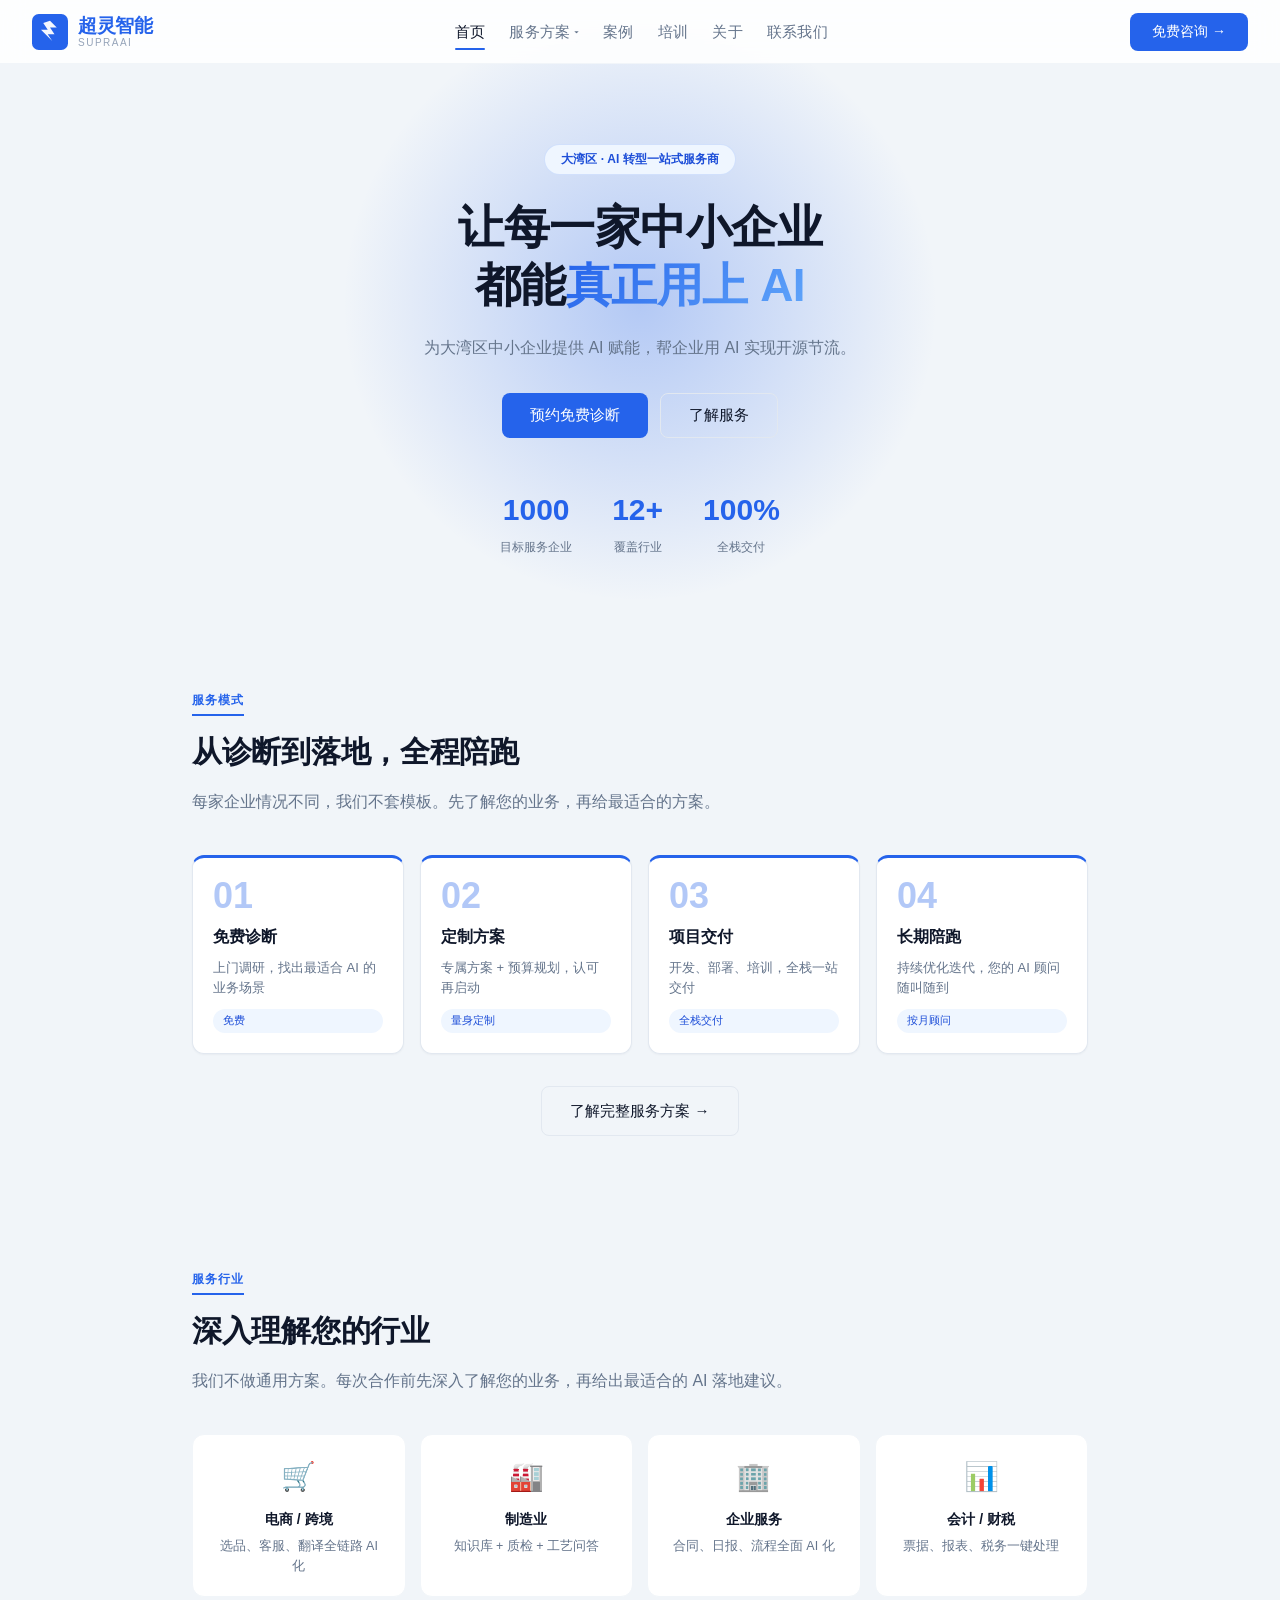
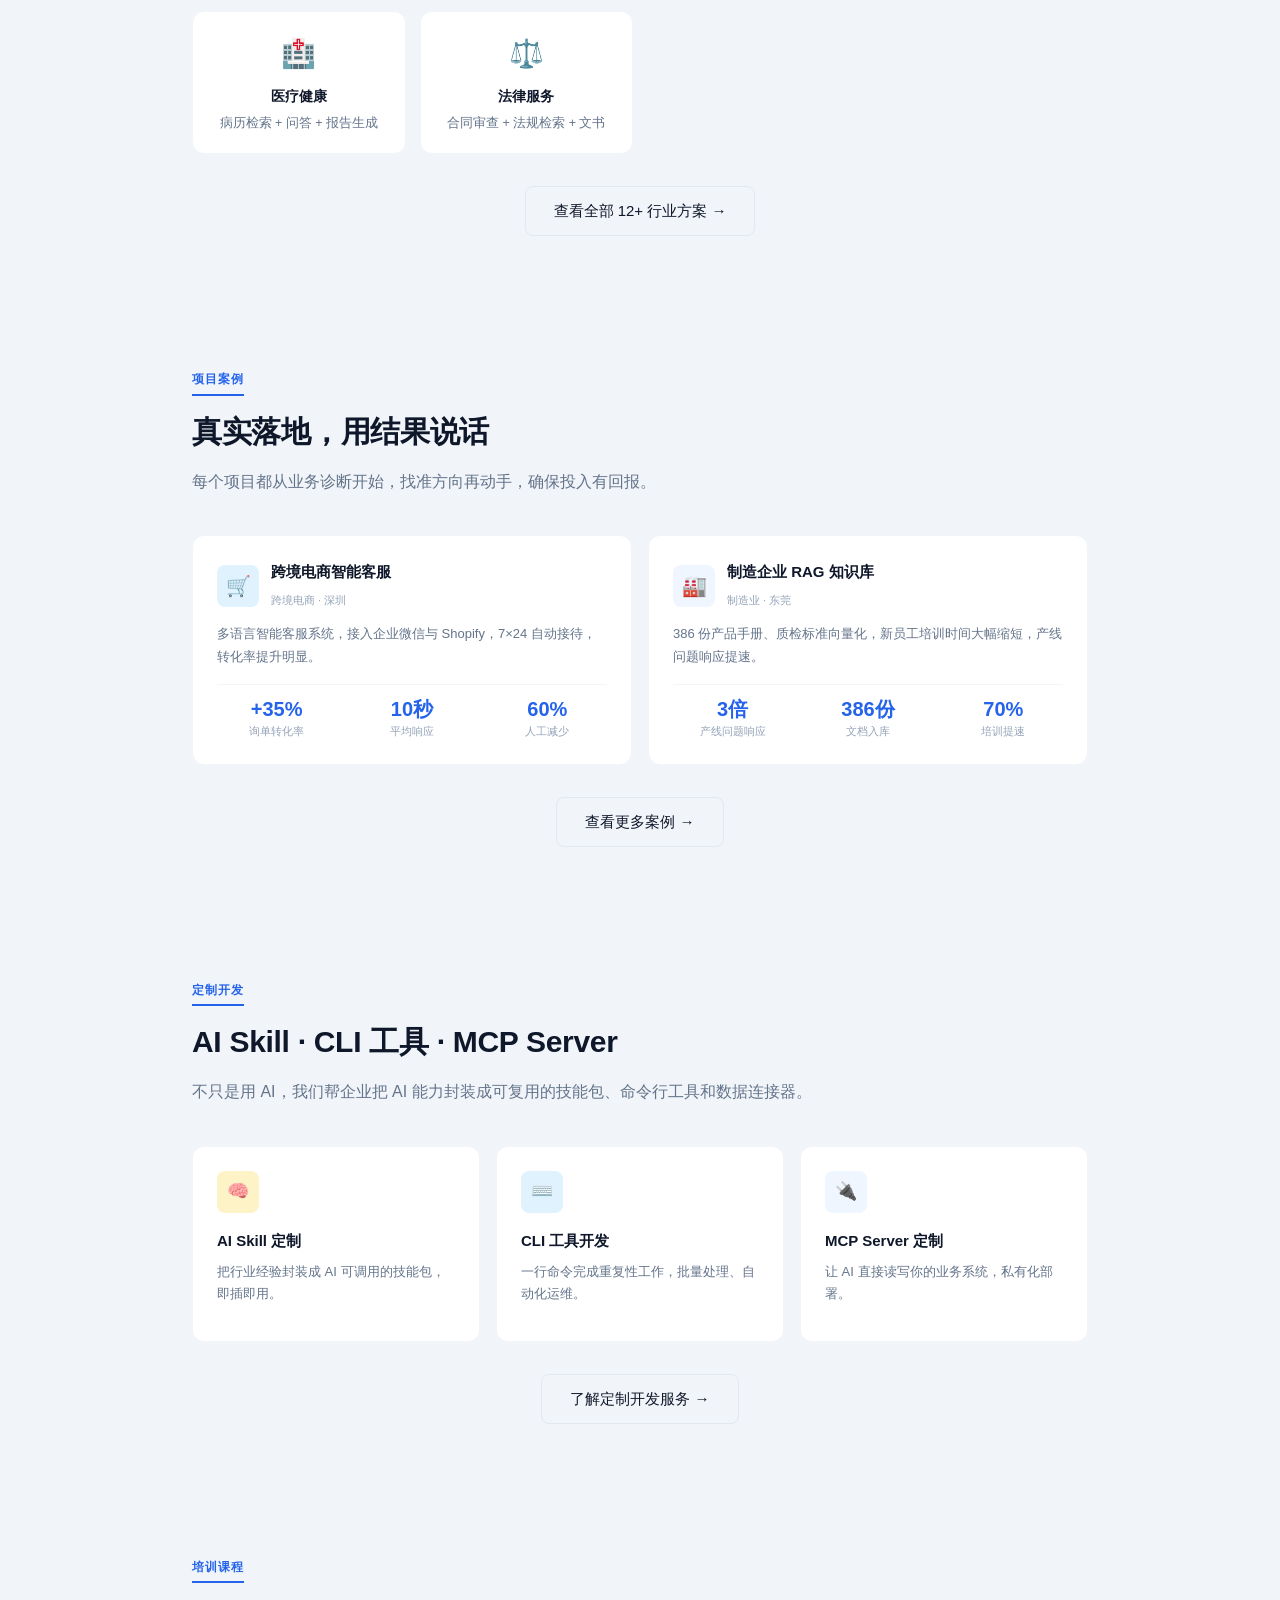
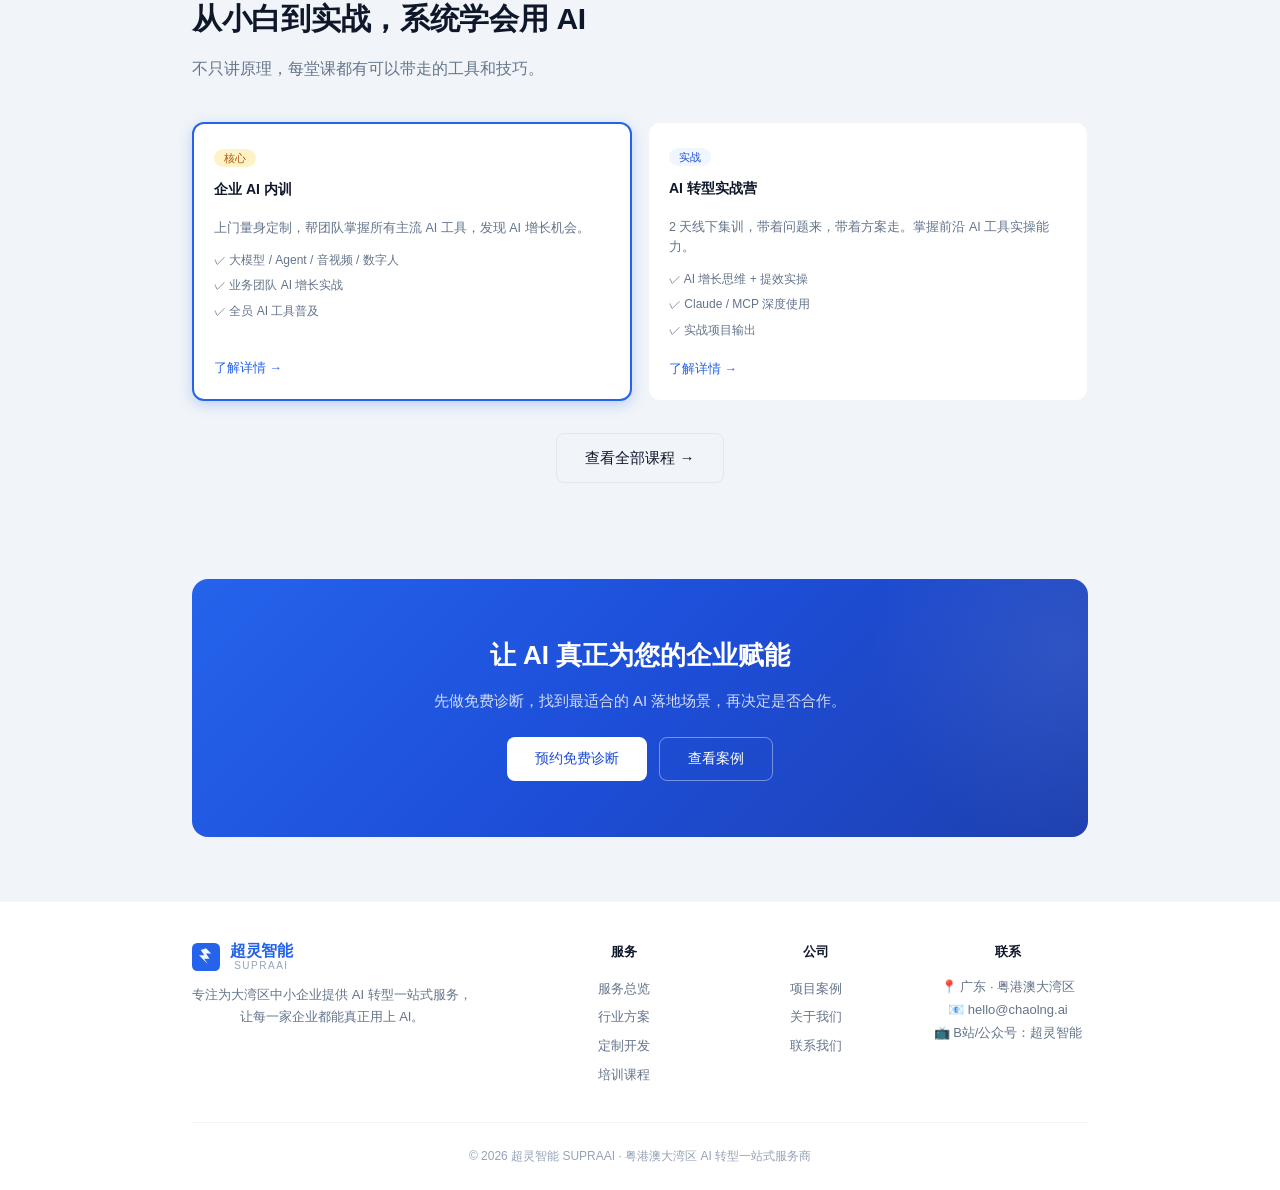
==== index.html @ 2d6c5662 "feat: 左侧悬浮导航、AI场景扩充(数字人/音视频/创意)、培训工具覆盖扩充、目标1000家" ====
<!DOCTYPE html>
<html lang="zh-CN">
<head>
  <meta charset="UTF-8" />
  <meta name="viewport" content="width=device-width, initial-scale=1.0" />
  <meta http-equiv="X-UA-Compatible" content="IE=edge" />
  <title>超灵智能 SUPRAAI | 大湾区中小企业 AI 转型一站式服务商</title>
  <meta name="description" content="超灵智能专注为大湾区中小企业提供 AI 赋能服务：咨询、培训、定制开发，帮企业用 AI 实现开源节流。" />
  <meta name="keywords" content="AI咨询,AI培训,企业AI转型,RAG知识库,智能客服,MCP开发,Skill开发,AI Skill,CLI工具,大湾区,深圳,广州,东莞,佛山,超灵智能,SUPRAAI" />
  <meta name="author" content="超灵智能 SUPRAAI" />
  <meta name="robots" content="index, follow" />
  <meta property="og:type" content="website" />
  <meta property="og:title" content="超灵智能 SUPRAAI | 大湾区中小企业 AI 转型一站式服务商" />
  <meta property="og:description" content="帮大湾区中小企业用 AI 实现开源节流。" />
  <meta property="og:url" content="https://chaolng.ai" />
  <meta property="og:site_name" content="超灵智能 SUPRAAI" />
  <meta property="og:locale" content="zh_CN" />
  <link rel="icon" type="image/svg+xml" href="images/favicon.svg" />
  <link rel="stylesheet" href="css/variables.css" />
  <link rel="stylesheet" href="css/style.css" />
  <link rel="stylesheet" href="css/pages.css" />
  <link rel="canonical" href="https://chaolng.ai" />
</head>
<body>

  <!-- Nav -->
  <div id="shared-nav"></div>

  <main class="main-content">

    <!-- 左侧悬浮导航 -->
    <nav class="side-nav" id="sideNav">
      <a href="#sec-services" class="side-nav-item" data-target="sec-services">服务模式</a>
      <a href="#sec-industries" class="side-nav-item" data-target="sec-industries">服务行业</a>
      <a href="#sec-cases" class="side-nav-item" data-target="sec-cases">项目案例</a>
      <a href="#sec-dev" class="side-nav-item" data-target="sec-dev">定制开发</a>
      <a href="#sec-training" class="side-nav-item" data-target="sec-training">培训课程</a>
    </nav>

    <!-- Hero -->
    <header class="hero">
      <div class="badge">大湾区 · AI 转型一站式服务商</div>
      <h1>让每一家中小企业<br/>都能<em>真正用上 AI</em></h1>
      <p>为大湾区中小企业提供 AI 赋能，帮企业用 AI 实现开源节流。</p>
      <div class="hero-btns">
        <button class="btn-primary" onclick="location.href='pages/contact.html'">预约免费诊断</button>
        <button class="btn-secondary" onclick="location.href='pages/services.html'">了解服务</button>
      </div>
      <div class="stats">
        <div class="stat-item"><div class="stat-num">1000</div><div class="stat-label">目标服务企业</div></div>
        <div class="stat-item"><div class="stat-num">12+</div><div class="stat-label">覆盖行业</div></div>
        <div class="stat-item"><div class="stat-num">100%</div><div class="stat-label">全栈交付</div></div>
      </div>
    </header>

    <!-- Services Summary -->
    <section class="section-anchor fade-in" id="sec-services">
      <div class="section-label">服务模式</div>
      <h2 class="section-title">从诊断到落地，全程陪跑</h2>
      <p class="section-sub">每家企业情况不同，我们不套模板。先了解您的业务，再给最适合的方案。</p>
      <div class="service-flow">
        <div class="service-flow-step">
          <div class="flow-num">01</div>
          <h3>免费诊断</h3>
          <p>上门调研，找出最适合 AI 的业务场景</p>
          <span class="flow-tag">免费</span>
        </div>
        <div class="service-flow-step">
          <div class="flow-num">02</div>
          <h3>定制方案</h3>
          <p>专属方案 + 预算规划，认可再启动</p>
          <span class="flow-tag">量身定制</span>
        </div>
        <div class="service-flow-step">
          <div class="flow-num">03</div>
          <h3>项目交付</h3>
          <p>开发、部署、培训，全栈一站交付</p>
          <span class="flow-tag">全栈交付</span>
        </div>
        <div class="service-flow-step">
          <div class="flow-num">04</div>
          <h3>长期陪跑</h3>
          <p>持续优化迭代，您的 AI 顾问随叫随到</p>
          <span class="flow-tag">按月顾问</span>
        </div>
      </div>
      <div style="text-align:center;margin-top:2rem;">
        <a href="pages/services.html" class="btn-secondary" style="display:inline-block;">了解完整服务方案 →</a>
      </div>
    </section>

    <hr class="divider" />

    <!-- Industries Summary (6 items) -->
    <section class="section-anchor fade-in" id="sec-industries">
      <div class="section-label">服务行业</div>
      <h2 class="section-title">深入理解您的行业</h2>
      <p class="section-sub">我们不做通用方案。每次合作前先深入了解您的业务，再给出最适合的 AI 落地建议。</p>
      <div class="industry-grid">
        <div class="industry-card"><div class="industry-icon">🛒</div><h4>电商 / 跨境</h4><p>选品、客服、翻译全链路 AI 化</p></div>
        <div class="industry-card"><div class="industry-icon">🏭</div><h4>制造业</h4><p>知识库 + 质检 + 工艺问答</p></div>
        <div class="industry-card"><div class="industry-icon">🏢</div><h4>企业服务</h4><p>合同、日报、流程全面 AI 化</p></div>
        <div class="industry-card"><div class="industry-icon">📊</div><h4>会计 / 财税</h4><p>票据、报表、税务一键处理</p></div>
        <div class="industry-card"><div class="industry-icon">🏥</div><h4>医疗健康</h4><p>病历检索 + 问答 + 报告生成</p></div>
        <div class="industry-card"><div class="industry-icon">⚖️</div><h4>法律服务</h4><p>合同审查 + 法规检索 + 文书</p></div>
      </div>
      <div style="text-align:center;margin-top:2rem;">
        <a href="pages/industries.html" class="btn-secondary" style="display:inline-block;">查看全部 12+ 行业方案 →</a>
      </div>
    </section>

    <hr class="divider" />

    <!-- Cases Summary (2 items) -->
    <section class="section-anchor fade-in" id="sec-cases">
      <div class="section-label">项目案例</div>
      <h2 class="section-title">真实落地，用结果说话</h2>
      <p class="section-sub">每个项目都从业务诊断开始，找准方向再动手，确保投入有回报。</p>
      <div class="cases-grid">
        <div class="case-card">
          <div class="case-header">
            <div class="case-icon" style="background:var(--color-blue-bg);">🛒</div>
            <div class="case-header-text"><h3>跨境电商智能客服</h3><span class="case-industry">跨境电商 · 深圳</span></div>
          </div>
          <p>多语言智能客服系统，接入企业微信与 Shopify，7×24 自动接待，转化率提升明显。</p>
          <div class="case-metrics">
            <div class="case-metric"><div class="metric-value">+35%</div><div class="metric-label">询单转化率</div></div>
            <div class="case-metric"><div class="metric-value">10秒</div><div class="metric-label">平均响应</div></div>
            <div class="case-metric"><div class="metric-value">60%</div><div class="metric-label">人工减少</div></div>
          </div>
        </div>
        <div class="case-card">
          <div class="case-header">
            <div class="case-icon" style="background:var(--color-teal-bg);">🏭</div>
            <div class="case-header-text"><h3>制造企业 RAG 知识库</h3><span class="case-industry">制造业 · 东莞</span></div>
          </div>
          <p>386 份产品手册、质检标准向量化，新员工培训时间大幅缩短，产线问题响应提速。</p>
          <div class="case-metrics">
            <div class="case-metric"><div class="metric-value">3倍</div><div class="metric-label">产线问题响应</div></div>
            <div class="case-metric"><div class="metric-value">386份</div><div class="metric-label">文档入库</div></div>
            <div class="case-metric"><div class="metric-value">70%</div><div class="metric-label">培训提速</div></div>
          </div>
        </div>
      </div>
      <div style="text-align:center;margin-top:2rem;">
        <a href="pages/cases.html" class="btn-secondary" style="display:inline-block;">查看更多案例 →</a>
      </div>
    </section>

    <hr class="divider" />

    <!-- MCP Dev Summary -->
    <section class="section-anchor fade-in" id="sec-dev">
      <div class="section-label">定制开发</div>
      <h2 class="section-title">AI Skill · CLI 工具 · MCP Server</h2>
      <p class="section-sub">不只是用 AI，我们帮企业把 AI 能力封装成可复用的技能包、命令行工具和数据连接器。</p>
      <div class="mcp-cards">
        <div class="mcp-card">
          <div class="mcp-card-icon" style="background:var(--color-amber-bg);">🧠</div>
          <h4>AI Skill 定制</h4>
          <p>把行业经验封装成 AI 可调用的技能包，即插即用。</p>
        </div>
        <div class="mcp-card">
          <div class="mcp-card-icon" style="background:var(--color-blue-bg);">⌨️</div>
          <h4>CLI 工具开发</h4>
          <p>一行命令完成重复性工作，批量处理、自动化运维。</p>
        </div>
        <div class="mcp-card">
          <div class="mcp-card-icon">🔌</div>
          <h4>MCP Server 定制</h4>
          <p>让 AI 直接读写你的业务系统，私有化部署。</p>
        </div>
      </div>
      <div style="text-align:center;margin-top:2rem;">
        <a href="pages/mcp-dev.html" class="btn-secondary" style="display:inline-block;">了解定制开发服务 →</a>
      </div>
    </section>

    <hr class="divider" />

    <!-- Training Summary -->
    <section class="section-anchor fade-in" id="sec-training">
      <div class="section-label">培训课程</div>
      <h2 class="section-title">从小白到实战，系统学会用 AI</h2>
      <p class="section-sub">不只讲原理，每堂课都有可以带走的工具和技巧。</p>
      <div class="training-grid" style="grid-template-columns:repeat(2,1fr);">
        <div class="training-card featured">
          <div class="tc-head"><div><span class="tc-badge hot">核心</span><h3>企业 AI 内训</h3></div></div>
          <p>上门量身定制，帮团队掌握所有主流 AI 工具，发现 AI 增长机会。</p>
          <ul><li>✓ 大模型 / Agent / 音视频 / 数字人</li><li>✓ 业务团队 AI 增长实战</li><li>✓ 全员 AI 工具普及</li></ul>
          <div class="tc-action"><a href="pages/training.html">了解详情 →</a></div>
        </div>
        <div class="training-card">
          <div class="tc-head"><div><span class="tc-badge">实战</span><h3>AI 转型实战营</h3></div></div>
          <p>2 天线下集训，带着问题来，带着方案走。掌握前沿 AI 工具实操能力。</p>
          <ul><li>✓ AI 增长思维 + 提效实操</li><li>✓ Claude / MCP 深度使用</li><li>✓ 实战项目输出</li></ul>
          <div class="tc-action"><a href="pages/training.html">了解详情 →</a></div>
        </div>
      </div>
      <div style="text-align:center;margin-top:2rem;">
        <a href="pages/training.html" class="btn-secondary" style="display:inline-block;">查看全部课程 →</a>
      </div>
    </section>

    <!-- CTA -->
    <div id="shared-cta"></div>

  </main>

  <!-- Footer -->
  <div id="shared-footer"></div>

  <script src="js/main.js"></script>
  <script src="js/components.js"></script>
</body>
</html>
---- css/variables.css ----
/* ========================================
   超灵智能 - CSS Design Tokens / Variables
   Deep Blue Theme
   ======================================== */

:root {
  /* === Brand Colors (Deep Blue) === */
  --brand-primary: #2563EB;
  --brand-primary-dark: #1D4ED8;
  --brand-primary-darker: #1E3A5F;
  --brand-primary-light: #EFF6FF;
  --brand-gradient: linear-gradient(135deg, #2563EB 0%, #1D4ED8 50%, #1E40AF 100%);
  --brand-glow: rgba(37, 99, 235, 0.3);

  /* === Semantic Colors === */
  --color-teal-bg: #EFF6FF;
  --color-teal-text: #1D4ED8;
  --color-blue-bg: #E0F2FE;
  --color-blue-text: #0369A1;
  --color-purple-bg: #EDE9FE;
  --color-purple-text: #6D28D9;
  --color-amber-bg: #FEF3C7;
  --color-amber-text: #B45309;

  /* === Light Theme (Default) === */
  --color-background-primary: #ffffff;
  --color-background-secondary: #F8FAFC;
  --color-background-tertiary: #F1F5F9;

  --color-text-primary: #0F172A;
  --color-text-secondary: #64748B;
  --color-text-tertiary: #94A3B8;

  --color-border-primary: #CBD5E1;
  --color-border-secondary: #E2E8F0;
  --color-border-tertiary: #F1F5F9;

  /* === Typography === */
  --font-sans: -apple-system, BlinkMacSystemFont, "Segoe UI", "PingFang SC",
    "Hiragino Sans GB", "Microsoft YaHei", "Helvetica Neue", Helvetica, Arial,
    sans-serif;
  --font-mono: "SF Mono", "Fira Code", "Fira Mono", "Roboto Mono", monospace;

  /* === Spacing === */
  --spacing-xs: 4px;
  --spacing-sm: 8px;
  --spacing-md: 16px;
  --spacing-lg: 24px;
  --spacing-xl: 32px;
  --spacing-2xl: 48px;
  --spacing-3xl: 64px;

  /* === Border Radius === */
  --border-radius-sm: 4px;
  --border-radius-md: 8px;
  --border-radius-lg: 12px;
  --border-radius-xl: 16px;
  --border-radius-full: 100px;

  /* === Shadows === */
  --shadow-sm: 0 1px 2px rgba(15, 23, 42, 0.04);
  --shadow-md: 0 2px 8px rgba(15, 23, 42, 0.06);
  --shadow-lg: 0 4px 16px rgba(15, 23, 42, 0.08);
  --shadow-xl: 0 8px 32px rgba(15, 23, 42, 0.1);
  --shadow-blue: 0 4px 14px rgba(37, 99, 235, 0.25);

  /* === Transitions === */
  --transition-fast: 150ms ease;
  --transition-base: 250ms ease;
  --transition-slow: 400ms ease;

  /* === Layout === */
  --max-width: 960px;
  --nav-height: 64px;
}

/* === Dark Theme (Deep Blue) === */
@media (prefers-color-scheme: dark) {
  :root {
    --color-background-primary: #0F172A;
    --color-background-secondary: #1E293B;
    --color-background-tertiary: #0B1120;

    --color-text-primary: #E2E8F0;
    --color-text-secondary: #94A3B8;
    --color-text-tertiary: #64748B;

    --color-border-primary: #334155;
    --color-border-secondary: #1E293B;
    --color-border-tertiary: #1E293B;

    --brand-primary: #3B82F6;
    --brand-primary-dark: #2563EB;
    --brand-primary-darker: #1E3A5F;
    --brand-primary-light: rgba(59, 130, 246, 0.15);
    --brand-glow: rgba(59, 130, 246, 0.2);

    --color-teal-bg: rgba(37, 99, 235, 0.15);
    --color-teal-text: #60A5FA;
    --color-blue-bg: rgba(3, 105, 161, 0.15);
    --color-blue-text: #7DD3FC;
    --color-purple-bg: rgba(109, 40, 217, 0.15);
    --color-purple-text: #A78BFA;
    --color-amber-bg: rgba(180, 83, 9, 0.15);
    --color-amber-text: #FBBF24;

    --shadow-sm: 0 1px 2px rgba(0, 0, 0, 0.3);
    --shadow-md: 0 2px 8px rgba(0, 0, 0, 0.35);
    --shadow-lg: 0 4px 16px rgba(0, 0, 0, 0.4);
    --shadow-xl: 0 8px 32px rgba(0, 0, 0, 0.5);
    --shadow-blue: 0 4px 14px rgba(59, 130, 246, 0.2);
  }
}
---- css/style.css ----
/* ========================================
   超灵智能 - Main Stylesheet
   Deep Blue Theme v2.0
   ======================================== */

/* === Reset & Base === */
*, *::before, *::after { box-sizing: border-box; margin: 0; padding: 0; }
html { scroll-behavior: smooth; -webkit-text-size-adjust: 100%; }
body {
  font-family: var(--font-sans);
  color: var(--color-text-primary);
  background: var(--color-background-tertiary);
  line-height: 1.6;
  -webkit-font-smoothing: antialiased;
  -moz-osx-font-smoothing: grayscale;
}
a { text-decoration: none; color: inherit; }
img { max-width: 100%; height: auto; display: block; }
button { font-family: inherit; cursor: pointer; }
ul { list-style: none; }

.fade-in { opacity: 0; transform: translateY(24px); transition: opacity 0.6s ease, transform 0.6s ease; }
.fade-in.visible { opacity: 1; transform: translateY(0); }

/* === Navigation === */
.nav {
  border-bottom: 0.5px solid var(--color-border-tertiary);
  padding: 0 2rem; display: flex; align-items: center; justify-content: space-between;
  height: var(--nav-height); position: sticky; top: 0; z-index: 100;
  transition: box-shadow var(--transition-base);
  backdrop-filter: blur(12px); background: rgba(255,255,255,0.85);
}
@media (prefers-color-scheme: dark) { .nav { background: rgba(15,23,42,0.9); } }
.nav.scrolled { box-shadow: var(--shadow-md); }
.logo { font-size: 20px; font-weight: 700; color: var(--color-text-primary); letter-spacing: -0.5px; }
.logo span { color: var(--brand-primary); }
.nav-links { display: flex; gap: 1.5rem; }
.nav-links a { font-size: 15px; color: var(--color-text-secondary); cursor: pointer; padding: 4px 0; position: relative; transition: color var(--transition-fast); font-weight: 500; letter-spacing: 0.02em; }
.nav-links a::after { content: ""; position: absolute; bottom: -2px; left: 0; width: 0; height: 2px; background: var(--brand-primary); transition: width var(--transition-base); border-radius: 1px; }
.nav-links a:hover, .nav-links a.active { color: var(--color-text-primary); }
.nav-links a:hover::after, .nav-links a.active::after { width: 100%; }
.nav-cta { background: var(--brand-primary); color: #fff; border: none; padding: 10px 22px; border-radius: var(--border-radius-md); font-size: 14px; font-weight: 500; transition: background var(--transition-fast), transform var(--transition-fast), box-shadow var(--transition-fast); }
.nav-cta:hover { background: var(--brand-primary-dark); transform: translateY(-1px); box-shadow: var(--shadow-blue); }
.nav-toggle { display: none; background: none; border: none; padding: 8px; cursor: pointer; flex-direction: column; gap: 5px; }
.nav-toggle span { display: block; width: 22px; height: 2px; background: var(--color-text-primary); border-radius: 2px; transition: all var(--transition-base); }
.nav-toggle.open span:nth-child(1) { transform: rotate(45deg) translate(5px, 5px); }
.nav-toggle.open span:nth-child(2) { opacity: 0; }
.nav-toggle.open span:nth-child(3) { transform: rotate(-45deg) translate(5px, -5px); }

/* === Hero === */
.hero { padding: 5rem 2rem 4rem; max-width: 900px; margin: 0 auto; text-align: center; position: relative; }
.hero::before { content: ""; position: absolute; top: -60px; left: 50%; transform: translateX(-50%); width: 600px; height: 600px; background: radial-gradient(circle, var(--brand-glow) 0%, transparent 70%); pointer-events: none; z-index: -1; }
.badge { display: inline-block; background: var(--color-teal-bg); color: var(--color-teal-text); font-size: 12px; padding: 5px 16px; border-radius: var(--border-radius-full); margin-bottom: 1.5rem; font-weight: 600; border: 1px solid rgba(37,99,235,0.15); }
.hero h1 { font-size: 46px; font-weight: 700; line-height: 1.25; margin-bottom: 1.25rem; letter-spacing: -0.5px; }
.hero h1 em { font-style: normal; background: linear-gradient(135deg, var(--brand-primary), #60A5FA); -webkit-background-clip: text; -webkit-text-fill-color: transparent; background-clip: text; }
.hero p { font-size: 16px; color: var(--color-text-secondary); line-height: 1.7; max-width: 580px; margin: 0 auto 2rem; }
.hero-btns { display: flex; gap: 12px; justify-content: center; flex-wrap: wrap; }

/* === Buttons === */
.btn-primary { background: var(--brand-primary); color: #fff; border: none; padding: 12px 28px; border-radius: var(--border-radius-md); font-size: 15px; font-weight: 500; transition: all var(--transition-fast); }
.btn-primary:hover { background: var(--brand-primary-dark); transform: translateY(-1px); box-shadow: var(--shadow-blue); }
.btn-secondary { background: transparent; color: var(--color-text-primary); border: 1px solid var(--color-border-secondary); padding: 12px 28px; border-radius: var(--border-radius-md); font-size: 15px; transition: all var(--transition-fast); }
.btn-secondary:hover { border-color: var(--brand-primary); color: var(--brand-primary); transform: translateY(-1px); }
.btn-white { background: #fff; color: var(--brand-primary-dark); border: none; padding: 12px 28px; border-radius: var(--border-radius-md); font-size: 14px; font-weight: 500; transition: all var(--transition-fast); }
.btn-white:hover { transform: translateY(-1px); box-shadow: 0 4px 12px rgba(0,0,0,0.15); }
.btn-outline-white { background: transparent; color: #fff; border: 1px solid rgba(255,255,255,0.4); padding: 12px 28px; border-radius: var(--border-radius-md); font-size: 14px; transition: all var(--transition-fast); }
.btn-outline-white:hover { background: rgba(255,255,255,0.1); border-color: rgba(255,255,255,0.7); transform: translateY(-1px); }

/* === Stats === */
.stats { display: flex; gap: 2.5rem; justify-content: center; margin-top: 3rem; flex-wrap: wrap; }
.stat-item { text-align: center; }
.stat-num { font-size: 30px; font-weight: 700; color: var(--brand-primary); }
.stat-label { font-size: 12px; color: var(--color-text-secondary); margin-top: 4px; }

/* === Sections === */
.main-content { padding: 0 1rem; }
section { padding: 4rem 2rem; max-width: var(--max-width); margin: 0 auto; }
.section-anchor { scroll-margin-top: calc(var(--nav-height) + 8px); }
.section-label { font-size: 12px; font-weight: 600; color: var(--brand-primary); letter-spacing: 0.08em; text-transform: uppercase; margin-bottom: 0.75rem; display: inline-block; padding-bottom: 4px; border-bottom: 2px solid var(--brand-primary); }
.section-title { font-size: 30px; font-weight: 700; margin-bottom: 0.75rem; letter-spacing: -0.3px; }
.section-sub { font-size: 16px; color: var(--color-text-secondary); line-height: 1.7; margin-bottom: 2.5rem; }
.divider { border: none; border-top: 0.5px solid var(--color-border-tertiary); margin: 0; max-width: var(--max-width); margin-left: auto; margin-right: auto; }

/* === Cards === */
.cards-3 { display: grid; grid-template-columns: repeat(3, minmax(0,1fr)); gap: 16px; }
.card { background: var(--color-background-primary); border: 1px solid var(--color-border-tertiary); border-radius: var(--border-radius-lg); padding: 1.5rem; transition: all var(--transition-base); }
.card:hover { transform: translateY(-3px); box-shadow: var(--shadow-lg); border-color: var(--brand-primary); }
.card-icon { width: 42px; height: 42px; border-radius: var(--border-radius-md); display: flex; align-items: center; justify-content: center; margin-bottom: 1rem; font-size: 18px; }
.card-icon.teal { background: var(--color-teal-bg); }
.card-icon.blue { background: var(--color-blue-bg); }
.card-icon.purple { background: var(--color-purple-bg); }
.card-icon.amber { background: var(--color-amber-bg); }
.card h3 { font-size: 15px; font-weight: 600; margin-bottom: 8px; }
.card p { font-size: 13px; color: var(--color-text-secondary); line-height: 1.7; }

/* === Tags === */
.tag { display: inline-block; font-size: 11px; padding: 3px 10px; border-radius: var(--border-radius-full); font-weight: 500; }
.tag.teal { background: var(--color-teal-bg); color: var(--color-teal-text); }
.tag.blue { background: var(--color-blue-bg); color: var(--color-blue-text); }
.tag.purple { background: var(--color-purple-bg); color: var(--color-purple-text); }
.tag.amber { background: var(--color-amber-bg); color: var(--color-amber-text); }
.card .tag { margin-top: 12px; }

/* === Service Rows === */
.service-row { display: grid; grid-template-columns: 1fr 1fr; gap: 40px; align-items: center; margin-bottom: 4rem; }
.service-row.reverse { direction: rtl; }
.service-row.reverse > * { direction: ltr; }
.service-content h3 { font-size: 20px; font-weight: 600; margin-bottom: 0.75rem; }
.service-content p { font-size: 14px; color: var(--color-text-secondary); line-height: 1.7; margin-bottom: 1rem; }
.service-content ul { padding-left: 0; }
.service-content li { font-size: 13px; color: var(--color-text-secondary); padding: 6px 0; border-bottom: 0.5px solid var(--color-border-tertiary); display: flex; align-items: flex-start; gap: 8px; }
.service-content li:last-child { border-bottom: none; }
.li-dot { width: 6px; height: 6px; border-radius: 50%; background: var(--brand-primary); flex-shrink: 0; margin-top: 7px; }
.service-visual { background: var(--color-background-primary); border: 1px solid var(--color-border-tertiary); border-radius: var(--border-radius-lg); padding: 1.5rem; min-height: 200px; transition: all var(--transition-base); }
.service-visual:hover { box-shadow: var(--shadow-md); border-color: var(--color-border-secondary); }
.sv-label { font-size: 12px; color: var(--color-text-secondary); margin-bottom: 12px; }
.sv-item { background: var(--color-background-secondary); border-radius: var(--border-radius-md); padding: 10px 14px; margin-bottom: 8px; font-size: 13px; }
.sv-item:last-child { margin-bottom: 0; }
.sv-highlight { background: var(--color-teal-bg); border-radius: var(--border-radius-md); padding: 10px 14px; margin-bottom: 8px; font-size: 13px; color: var(--brand-primary-dark); }
.sv-step { background: var(--color-background-secondary); border-radius: 6px; padding: 8px 12px; font-size: 12px; display: flex; align-items: center; gap: 8px; }
.sv-step-num { color: var(--brand-primary); font-weight: 600; }
.sv-success { background: var(--color-teal-bg); border-radius: 6px; padding: 8px 12px; font-size: 12px; color: var(--brand-primary-dark); display: flex; align-items: center; gap: 8px; }
.sv-tags { display: flex; flex-wrap: wrap; gap: 8px; }
.sv-budget { margin-top: 16px; padding: 10px 14px; background: var(--color-background-secondary); border-radius: var(--border-radius-md); }
.sv-budget-label { font-size: 12px; color: var(--color-text-secondary); margin-bottom: 6px; }
.sv-budget-item { font-size: 14px; font-weight: 500; }

/* === Cases === */
.cases-grid { display: grid; grid-template-columns: repeat(2, 1fr); gap: 16px; }
.case-card { background: var(--color-background-primary); border: 1px solid var(--color-border-tertiary); border-radius: var(--border-radius-lg); padding: 1.5rem; transition: all var(--transition-base); position: relative; overflow: hidden; }
.case-card::before { content: ""; position: absolute; top: 0; left: 0; right: 0; height: 3px; background: var(--brand-gradient); opacity: 0; transition: opacity var(--transition-base); }
.case-card:hover { transform: translateY(-3px); box-shadow: var(--shadow-lg); border-color: var(--brand-primary); }
.case-card:hover::before { opacity: 1; }
.case-header { display: flex; align-items: center; gap: 12px; margin-bottom: 12px; }
.case-icon { width: 42px; height: 42px; border-radius: var(--border-radius-md); display: flex; align-items: center; justify-content: center; font-size: 20px; flex-shrink: 0; }
.case-header-text h3 { font-size: 15px; font-weight: 600; margin-bottom: 2px; }
.case-header-text .case-industry { font-size: 11px; color: var(--color-text-tertiary); }
.case-card > p { font-size: 13px; color: var(--color-text-secondary); line-height: 1.7; margin-bottom: 16px; }
.case-metrics { display: flex; gap: 16px; padding-top: 12px; border-top: 1px solid var(--color-border-tertiary); }
.case-metric { text-align: center; flex: 1; }
.case-metric .metric-value { font-size: 20px; font-weight: 700; color: var(--brand-primary); line-height: 1.2; }
.case-metric .metric-label { font-size: 11px; color: var(--color-text-tertiary); margin-top: 2px; }

/* === MCP & Skill === */
.mcp-hero { background: var(--color-background-primary); border: 1px solid var(--color-border-tertiary); border-radius: var(--border-radius-xl); padding: 2rem; margin-bottom: 2rem; display: grid; grid-template-columns: 1fr 1fr; gap: 2.5rem; align-items: center; position: relative; overflow: hidden; }
.mcp-hero::before { content: ""; position: absolute; top: -80px; right: -80px; width: 250px; height: 250px; background: radial-gradient(circle, var(--brand-glow) 0%, transparent 70%); pointer-events: none; }
.mcp-hero-content h3 { font-size: 22px; font-weight: 700; margin-bottom: 0.75rem; letter-spacing: -0.3px; }
.mcp-hero-content p { font-size: 14px; color: var(--color-text-secondary); line-height: 1.7; margin-bottom: 1rem; }
.mcp-hero-content .mcp-tech-tags { display: flex; flex-wrap: wrap; gap: 6px; }
.mcp-hero-content .mcp-tech-tag { font-size: 11px; padding: 3px 10px; border-radius: var(--border-radius-full); background: var(--color-teal-bg); color: var(--color-teal-text); font-weight: 500; font-family: var(--font-mono); }
.mcp-code-visual { background: var(--color-background-secondary); border-radius: var(--border-radius-lg); padding: 1.25rem; font-family: var(--font-mono); font-size: 12px; line-height: 1.8; color: var(--color-text-secondary); }
.mcp-code-visual .code-line { display: block; }
.mcp-code-visual .code-keyword { color: var(--brand-primary); font-weight: 600; }
.mcp-code-visual .code-string { color: #16A34A; }
.mcp-code-visual .code-comment { color: var(--color-text-tertiary); font-style: italic; }
@media (prefers-color-scheme: dark) { .mcp-code-visual .code-string { color: #4ADE80; } }
.mcp-cards { display: grid; grid-template-columns: repeat(3, 1fr); gap: 16px; }
.mcp-card { background: var(--color-background-primary); border: 1px solid var(--color-border-tertiary); border-radius: var(--border-radius-lg); padding: 1.5rem; transition: all var(--transition-base); }
.mcp-card:hover { transform: translateY(-3px); box-shadow: var(--shadow-lg); border-color: var(--brand-primary); }
.mcp-card-icon { width: 42px; height: 42px; border-radius: var(--border-radius-md); display: flex; align-items: center; justify-content: center; margin-bottom: 1rem; font-size: 18px; background: var(--color-teal-bg); }
.mcp-card h4 { font-size: 15px; font-weight: 600; margin-bottom: 8px; }
.mcp-card p { font-size: 13px; color: var(--color-text-secondary); line-height: 1.7; margin-bottom: 12px; }
.mcp-card ul { padding: 0; }
.mcp-card li { font-size: 12px; color: var(--color-text-secondary); padding: 3px 0; display: flex; align-items: center; gap: 6px; }

/* === Training === */
.training-grid { display: grid; grid-template-columns: repeat(4, 1fr); gap: 16px; }
.training-card { background: var(--color-background-primary); border: 1px solid var(--color-border-tertiary); border-radius: var(--border-radius-lg); padding: 1.25rem; transition: all var(--transition-base); display: flex; flex-direction: column; }
.training-card:hover { transform: translateY(-2px); box-shadow: var(--shadow-md); }
.training-card.featured { border: 2px solid var(--brand-primary); box-shadow: var(--shadow-blue); }
.training-card .tc-head { margin-bottom: 0.75rem; }
.tc-badge { font-size: 11px; background: var(--color-teal-bg); color: var(--color-teal-text); padding: 3px 10px; border-radius: var(--border-radius-full); font-weight: 500; }
.tc-badge.hot { background: var(--color-amber-bg); color: var(--color-amber-text); }
.training-card h3 { font-size: 14px; font-weight: 600; margin-bottom: 6px; margin-top: 8px; }
.training-card p { font-size: 12.5px; color: var(--color-text-secondary); line-height: 1.6; margin-bottom: 10px; }
.training-card li { font-size: 12px; color: var(--color-text-secondary); padding: 3px 0; }
.tc-price { font-size: 18px; font-weight: 700; color: var(--brand-primary); }
.tc-price span { font-size: 12px; color: var(--color-text-secondary); font-weight: 400; }
.tc-action { margin-top: auto; padding-top: 12px; }
.tc-action a { font-size: 12.5px; color: var(--brand-primary); font-weight: 500; cursor: pointer; transition: color var(--transition-fast); display: inline-flex; align-items: center; gap: 4px; }
.tc-action a:hover { color: var(--brand-primary-dark); }

/* === Team === */
.team-grid { display: grid; grid-template-columns: repeat(3, minmax(0,1fr)); gap: 16px; }
.team-card { background: var(--color-background-primary); border: 1px solid var(--color-border-tertiary); border-radius: var(--border-radius-lg); padding: 1.5rem; text-align: center; transition: all var(--transition-base); }
.team-card:hover { transform: translateY(-2px); box-shadow: var(--shadow-md); }
.avatar { width: 56px; height: 56px; border-radius: 50%; background: var(--color-teal-bg); display: flex; align-items: center; justify-content: center; margin: 0 auto 12px; font-size: 20px; font-weight: 700; color: var(--color-teal-text); }
.team-card h4 { font-size: 15px; font-weight: 600; margin-bottom: 4px; }
.team-card .role { font-size: 12px; color: var(--brand-primary); margin-bottom: 8px; font-weight: 500; }
.team-card p { font-size: 12px; color: var(--color-text-secondary); line-height: 1.6; }
.tech-stack { margin-top: 2rem; background: var(--color-background-primary); border: 1px solid var(--color-border-tertiary); border-radius: var(--border-radius-lg); padding: 1.5rem; }
.tech-stack-title { font-size: 14px; font-weight: 600; margin-bottom: 1rem; }
.tech-stack-tags { display: flex; flex-wrap: wrap; gap: 8px; }

/* === CTA === */
.cta-section { background: var(--brand-gradient); border-radius: var(--border-radius-xl); padding: 3.5rem; text-align: center; margin: 2rem 0; position: relative; overflow: hidden; }
.cta-section::before { content: ""; position: absolute; top: -50%; right: -20%; width: 400px; height: 400px; background: radial-gradient(circle, rgba(255,255,255,0.08) 0%, transparent 70%); pointer-events: none; }
.cta-section h2 { color: #fff; font-size: 26px; font-weight: 700; margin-bottom: 0.75rem; }
.cta-section p { color: rgba(255,255,255,0.8); font-size: 15px; margin-bottom: 1.5rem; }
.cta-btns { display: flex; gap: 12px; justify-content: center; flex-wrap: wrap; }

/* === Contact === */
.contact-grid { display: grid; grid-template-columns: 1fr 1fr; gap: 40px; }
.contact-info h3 { font-size: 18px; font-weight: 600; margin-bottom: 1rem; }
.contact-info > p { font-size: 14px; color: var(--color-text-secondary); line-height: 1.7; margin-bottom: 1.5rem; }
.contact-item { display: flex; gap: 10px; align-items: flex-start; margin-bottom: 12px; }
.ci-icon { width: 36px; height: 36px; background: var(--color-teal-bg); border-radius: 8px; display: flex; align-items: center; justify-content: center; flex-shrink: 0; font-size: 16px; }
.ci-text { font-size: 13px; color: var(--color-text-secondary); line-height: 1.6; }
.ci-text strong { color: var(--color-text-primary); }
.contact-form { background: var(--color-background-primary); border: 1px solid var(--color-border-tertiary); border-radius: var(--border-radius-lg); padding: 1.5rem; }
.contact-form h3 { font-size: 16px; font-weight: 600; margin-bottom: 1.25rem; }
.form-group { margin-bottom: 14px; }
.form-group label { font-size: 12px; color: var(--color-text-secondary); display: block; margin-bottom: 6px; }
.form-group input, .form-group select, .form-group textarea { width: 100%; padding: 9px 12px; border: 1px solid var(--color-border-secondary); border-radius: var(--border-radius-md); font-size: 13px; background: var(--color-background-primary); color: var(--color-text-primary); font-family: var(--font-sans); transition: border-color var(--transition-fast), box-shadow var(--transition-fast); }
.form-group input:focus, .form-group select:focus, .form-group textarea:focus { outline: none; border-color: var(--brand-primary); box-shadow: 0 0 0 3px rgba(37,99,235,0.1); }
.form-group textarea { height: 80px; resize: none; }
.submit-btn { width: 100%; background: var(--brand-primary); color: #fff; border: none; padding: 11px; border-radius: var(--border-radius-md); font-size: 14px; font-weight: 500; margin-top: 6px; transition: all var(--transition-fast); }
.submit-btn:hover { background: var(--brand-primary-dark); transform: translateY(-1px); box-shadow: var(--shadow-blue); }
.submit-btn:disabled { background: var(--brand-primary-darker); cursor: default; transform: none; }

/* === Footer === */
.footer { background: var(--color-background-primary); border-top: 0.5px solid var(--color-border-tertiary); padding: 2rem; text-align: center; }
.footer p { font-size: 12px; color: var(--color-text-secondary); }

/* === Responsive === */
@media (max-width: 768px) {
  .nav { padding: 0 1rem; }
  .nav-links { display: none; position: fixed; top: var(--nav-height); left: 0; right: 0; background: var(--color-background-primary); flex-direction: column; padding: 1rem 1.5rem 1.5rem; gap: 0; border-bottom: 0.5px solid var(--color-border-tertiary); box-shadow: var(--shadow-lg); }
  .nav-links.open { display: flex; }
  .nav-links a { padding: 12px 0; font-size: 15px; border-bottom: 0.5px solid var(--color-border-tertiary); }
  .nav-links a:last-child { border-bottom: none; }
  .nav-links a::after { display: none; }
  .nav-toggle { display: flex; }
  .hero { padding: 3rem 1rem 2.5rem; }
  .hero h1 { font-size: 28px; }
  .hero p { font-size: 15px; }
  section { padding: 3rem 1rem; }
  .section-title { font-size: 22px; }
  .cards-3, .team-grid, .mcp-cards { grid-template-columns: 1fr; }
  .training-grid, .cases-grid { grid-template-columns: 1fr; }
  .service-row { grid-template-columns: 1fr; gap: 24px; }
  .service-row.reverse { direction: ltr; }
  .contact-grid { grid-template-columns: 1fr; gap: 24px; }
  .mcp-hero { grid-template-columns: 1fr; gap: 1.5rem; }
  .cta-section { padding: 2rem 1.5rem; }
  .cta-section h2 { font-size: 20px; }
  .stats { gap: 1.5rem; }
  .stat-num { font-size: 24px; }
}
@media (max-width: 480px) {
  .hero h1 { font-size: 24px; }
  .hero-btns { flex-direction: column; align-items: stretch; }
  .hero-btns button { width: 100%; }
  .stats { display: grid; grid-template-columns: 1fr 1fr; gap: 1rem; }
}

/* ========================================
   v2.1 新增样式 - 精简版
   ======================================== */

/* === Logo 放大 + 图标+文字 === */
.logo {
  display: flex;
  align-items: center;
  gap: 10px;
  font-size: 18px;
  font-weight: 700;
}
.logo-icon { flex-shrink: 0; }
.logo-text {
  display: flex;
  flex-direction: column;
  line-height: 1.15;
  font-size: 19px;
  letter-spacing: -0.3px;
}
.logo-text small {
  font-size: 10px;
  font-weight: 500;
  color: var(--color-text-tertiary);
  letter-spacing: 0.15em;
}

/* === Nav Dropdown === */
.nav-dropdown { position: relative; }
.nav-dropdown-trigger {
  font-size: 15px;
  color: var(--color-text-secondary);
  cursor: pointer;
  padding: 4px 0;
  transition: color var(--transition-fast);
  display: flex;
  align-items: center;
  gap: 3px;
  font-weight: 500;
  letter-spacing: 0.02em;
}
.nav-dropdown-trigger:hover { color: var(--color-text-primary); }
.nav-arrow { font-size: 10px; transition: transform var(--transition-fast); }
.nav-dropdown.open .nav-arrow { transform: rotate(180deg); }

.nav-dropdown-menu {
  display: none;
  position: absolute;
  top: 100%;
  left: -12px;
  margin-top: 8px;
  background: var(--color-background-primary);
  border: 1px solid var(--color-border-tertiary);
  border-radius: var(--border-radius-lg);
  padding: 6px;
  min-width: 180px;
  box-shadow: var(--shadow-lg);
  z-index: 200;
}
.nav-dropdown.open .nav-dropdown-menu { display: block; }
.nav-dropdown-menu a {
  display: block;
  padding: 8px 12px;
  font-size: 13px;
  color: var(--color-text-secondary);
  border-radius: var(--border-radius-md);
  cursor: pointer;
  transition: all var(--transition-fast);
}
.nav-dropdown-menu a:hover {
  background: var(--color-teal-bg);
  color: var(--brand-primary);
}

/* === Service Two Column === */
.service-flow {
  display: grid;
  grid-template-columns: repeat(4, 1fr);
  gap: 16px;
  margin-bottom: 0;
}
.service-flow-step {
  background: var(--color-background-primary);
  border: 1px solid var(--color-border-secondary);
  border-radius: var(--border-radius-lg);
  padding: 1.25rem;
  position: relative;
  transition: all var(--transition-base);
  box-shadow: var(--shadow-sm);
  border-top: 3px solid var(--brand-primary);
  display: flex;
  flex-direction: column;
}
.service-flow-step:hover {
  transform: translateY(-3px);
  box-shadow: var(--shadow-lg);
  border-color: var(--brand-primary);
}
.flow-num {
  font-size: 36px;
  font-weight: 800;
  color: var(--brand-primary);
  opacity: 0.35;
  line-height: 1;
  margin-bottom: 10px;
}
.service-flow-step:hover .flow-num {
  opacity: 0.7;
}
.service-flow-step h3 {
  font-size: 16px;
  font-weight: 700;
  margin-bottom: 8px;
}
.service-flow-step p {
  font-size: 13px;
  color: var(--color-text-secondary);
  line-height: 1.6;
  margin-bottom: 10px;
  flex: 1;
}
.flow-details {
  list-style: none;
  padding: 0;
  margin: 0 0 12px 0;
}
.flow-details li {
  font-size: 12px;
  color: var(--color-text-tertiary);
  padding: 2px 0;
}
.flow-details li::before {
  content: "·";
  margin-right: 6px;
  color: var(--brand-primary);
  font-weight: 700;
}
.flow-tag {
  display: inline-block;
  font-size: 11px;
  padding: 3px 10px;
  border-radius: var(--border-radius-full);
  background: var(--color-teal-bg);
  color: var(--color-teal-text);
  font-weight: 500;
}

.service-two-col {
  display: grid;
  grid-template-columns: 1fr 1fr;
  gap: 20px;
}
.service-group {
  background: var(--color-background-primary);
  border: 1px solid var(--color-border-tertiary);
  border-radius: var(--border-radius-xl);
  padding: 1.75rem;
  transition: all var(--transition-base);
}
.service-group:hover {
  box-shadow: var(--shadow-md);
  border-color: var(--color-border-secondary);
}
.service-group-header {
  margin-bottom: 1.25rem;
  padding-bottom: 1rem;
  border-bottom: 1px solid var(--color-border-tertiary);
}
.service-group-icon {
  font-size: 24px;
  display: block;
  margin-bottom: 8px;
}
.service-group-header h3 {
  font-size: 18px;
  font-weight: 700;
  margin-bottom: 4px;
}
.service-group-header p {
  font-size: 13px;
  color: var(--color-text-secondary);
}
.service-group-items {
  display: flex;
  flex-direction: column;
  gap: 12px;
}
.service-item {
  display: flex;
  flex-direction: column;
  gap: 2px;
  padding: 10px 12px;
  border-radius: var(--border-radius-md);
  background: var(--color-background-secondary);
  transition: all var(--transition-fast);
}
.service-item:hover {
  background: var(--color-teal-bg);
}
.service-item strong {
  font-size: 14px;
  font-weight: 600;
}
.service-item span {
  font-size: 12px;
  color: var(--color-text-secondary);
}

/* === Industry Grid === */
.industry-grid {
  display: grid;
  grid-template-columns: repeat(4, 1fr);
  gap: 14px;
}
.industry-card {
  background: var(--color-background-primary);
  border: 1px solid var(--color-border-tertiary);
  border-radius: var(--border-radius-lg);
  padding: 1.25rem;
  text-align: center;
  transition: all var(--transition-base);
  position: relative;
  overflow: hidden;
}
.industry-card::after {
  content: "了解方案 →";
  position: absolute;
  bottom: 0;
  left: 0;
  right: 0;
  padding: 8px;
  background: var(--brand-primary);
  color: #fff;
  font-size: 12px;
  font-weight: 500;
  transform: translateY(100%);
  transition: transform var(--transition-base);
}
.industry-card:hover {
  transform: translateY(-3px);
  box-shadow: var(--shadow-lg);
  border-color: var(--brand-primary);
}
.industry-card:hover::after {
  transform: translateY(0);
}
.industry-icon {
  font-size: 28px;
  margin-bottom: 8px;
}
.industry-card h4 {
  font-size: 14px;
  font-weight: 600;
  margin-bottom: 6px;
}
.industry-card p {
  font-size: 12.5px;
  color: var(--color-text-secondary);
  line-height: 1.6;
}

/* === About Content === */
.about-content {
  display: flex;
  flex-direction: column;
  gap: 1.5rem;
}
.about-text p {
  font-size: 14px;
  color: var(--color-text-secondary);
  line-height: 1.8;
  margin-bottom: 0.75rem;
}
.about-text strong {
  color: var(--color-text-primary);
}
.about-strengths {
  display: flex;
  flex-wrap: wrap;
  gap: 10px;
  margin-top: 0.5rem;
}
.about-strength-tag {
  display: inline-flex;
  align-items: center;
  gap: 6px;
  padding: 8px 16px;
  background: var(--color-teal-bg);
  border: 1px solid rgba(37,99,235,0.1);
  border-radius: var(--border-radius-full);
  font-size: 13px;
  font-weight: 500;
  color: var(--brand-primary-dark);
  transition: all var(--transition-fast);
}
.about-strength-tag:hover {
  background: var(--brand-primary);
  color: #fff;
  border-color: var(--brand-primary);
  transform: translateY(-1px);
}

/* === About Stats === */
.about-stats {
  display: grid;
  grid-template-columns: repeat(4, 1fr);
  gap: 16px;
  margin-top: 0.5rem;
}
.about-stat-item {
  background: var(--color-background-primary);
  border: 1px solid var(--color-border-tertiary);
  border-radius: var(--border-radius-lg);
  padding: 1.25rem;
  text-align: center;
  transition: all var(--transition-base);
}
.about-stat-item:hover {
  transform: translateY(-2px);
  box-shadow: var(--shadow-md);
  border-color: var(--brand-primary);
}
.about-stat-num {
  font-size: 28px;
  font-weight: 700;
  color: var(--brand-primary);
  line-height: 1.2;
  margin-bottom: 4px;
}
.about-stat-label {
  font-size: 12px;
  color: var(--color-text-secondary);
}

/* === Responsive additions === */
@media (max-width: 768px) {
  .service-two-col { grid-template-columns: 1fr; }
  .service-flow { grid-template-columns: 1fr 1fr; }
  .industry-grid { grid-template-columns: repeat(2, 1fr); }
  .training-grid { grid-template-columns: 1fr 1fr; }
  .about-stats { grid-template-columns: repeat(2, 1fr); }
  .nav-dropdown-menu { position: static; box-shadow: none; border: none; margin-top: 0; padding: 0 0 0 1rem; }
  .nav-dropdown.open .nav-dropdown-menu { display: block; }
  .logo-icon { width: 28px; height: 28px; }
  .logo-text { font-size: 15px; }
}
@media (max-width: 480px) {
  .industry-grid { grid-template-columns: 1fr 1fr; }
  .training-grid { grid-template-columns: 1fr; }
  .about-stats { grid-template-columns: 1fr 1fr; }
  .service-flow { grid-template-columns: 1fr; }
}

/* === Side Nav (左侧悬浮导航) === */
.side-nav {
  position: fixed;
  left: 1.25rem;
  top: 50%;
  transform: translateY(-50%);
  z-index: 90;
  display: flex;
  flex-direction: column;
  gap: 2px;
  opacity: 0;
  pointer-events: none;
  transition: opacity 0.3s ease;
}
.side-nav.visible {
  opacity: 1;
  pointer-events: auto;
}
.side-nav-item {
  font-size: 12px;
  color: var(--color-text-tertiary);
  padding: 6px 12px;
  border-left: 2px solid var(--color-border-tertiary);
  transition: all var(--transition-fast);
  white-space: nowrap;
  line-height: 1.4;
}
.side-nav-item:hover {
  color: var(--color-text-primary);
  border-left-color: var(--color-text-secondary);
}
.side-nav-item.active {
  color: var(--brand-primary);
  border-left-color: var(--brand-primary);
  font-weight: 600;
}
@media (max-width: 1200px) {
  .side-nav { display: none; }
}

/* === Side Nav (左侧悬浮导航) === */
.side-nav {
  position: fixed;
  left: 1.25rem;
  top: 50%;
  transform: translateY(-50%);
  z-index: 90;
  display: flex;
  flex-direction: column;
  gap: 2px;
  opacity: 0;
  pointer-events: none;
  transition: opacity 0.3s ease;
}
.side-nav.visible {
  opacity: 1;
  pointer-events: auto;
}
.side-nav-item {
  font-size: 12px;
  color: var(--color-text-tertiary);
  padding: 6px 12px;
  border-left: 2px solid transparent;
  transition: all var(--transition-fast);
  white-space: nowrap;
  text-decoration: none;
}
.side-nav-item:hover {
  color: var(--color-text-primary);
  border-left-color: var(--color-border-secondary);
}
.side-nav-item.active {
  color: var(--brand-primary);
  border-left-color: var(--brand-primary);
  font-weight: 600;
}
@media (max-width: 1200px) {
  .side-nav { display: none; }
}
---- css/pages.css ----
/* ========================================
   超灵智能 - 子页面专用样式
   pages.css
   ======================================== */

/* === Page Hero Banner === */
.page-hero {
  padding: 6rem 2rem 3rem;
  text-align: center;
  position: relative;
  max-width: var(--max-width);
  margin: 0 auto;
}
.page-hero::before {
  content: "";
  position: absolute;
  top: -60px;
  left: 50%;
  transform: translateX(-50%);
  width: 500px;
  height: 500px;
  background: radial-gradient(circle, var(--brand-glow) 0%, transparent 70%);
  pointer-events: none;
  z-index: -1;
}
.page-hero .badge {
  display: inline-block;
  background: var(--color-teal-bg);
  color: var(--color-teal-text);
  font-size: 12px;
  padding: 5px 16px;
  border-radius: var(--border-radius-full);
  margin-bottom: 1rem;
  font-weight: 600;
  border: 1px solid rgba(37,99,235,0.15);
}
.page-hero h1 {
  font-size: 36px;
  font-weight: 700;
  line-height: 1.3;
  margin-bottom: 1rem;
  letter-spacing: -0.3px;
}
.page-hero p {
  font-size: 16px;
  color: var(--color-text-secondary);
  line-height: 1.7;
  max-width: 600px;
  margin: 0 auto;
}

/* === Page Section === */
.page-section {
  padding: 3rem 2rem;
  max-width: var(--max-width);
  margin: 0 auto;
}
.page-section .section-label {
  font-size: 12px;
  font-weight: 600;
  color: var(--brand-primary);
  letter-spacing: 0.08em;
  text-transform: uppercase;
  margin-bottom: 0.75rem;
  display: inline-block;
  padding-bottom: 4px;
  border-bottom: 2px solid var(--brand-primary);
}
.page-section .section-title {
  font-size: 26px;
  font-weight: 700;
  margin-bottom: 0.75rem;
  letter-spacing: -0.3px;
}
.page-section .section-sub {
  font-size: 15px;
  color: var(--color-text-secondary);
  line-height: 1.7;
  margin-bottom: 2rem;
}

/* === Detail Card === */
.detail-card {
  background: var(--color-background-primary);
  border: 1px solid var(--color-border-tertiary);
  border-radius: var(--border-radius-lg);
  padding: 2rem;
  margin-bottom: 1.5rem;
  transition: all var(--transition-base);
}
.detail-card:hover {
  box-shadow: var(--shadow-md);
  border-color: var(--color-border-secondary);
}
.detail-card h3 {
  font-size: 18px;
  font-weight: 600;
  margin-bottom: 0.75rem;
  display: flex;
  align-items: center;
  gap: 10px;
}
.detail-card p {
  font-size: 14px;
  color: var(--color-text-secondary);
  line-height: 1.7;
  margin-bottom: 1rem;
}
.detail-card ul {
  padding: 0;
  list-style: none;
}
.detail-card li {
  font-size: 13px;
  color: var(--color-text-secondary);
  padding: 6px 0;
  border-bottom: 0.5px solid var(--color-border-tertiary);
  display: flex;
  align-items: center;
  gap: 8px;
}
.detail-card li:last-child {
  border-bottom: none;
}

/* === Feature Grid === */
.feature-grid {
  display: grid;
  grid-template-columns: repeat(3, 1fr);
  gap: 16px;
  margin-bottom: 2rem;
}
.feature-item {
  background: var(--color-background-primary);
  border: 1px solid var(--color-border-tertiary);
  border-radius: var(--border-radius-lg);
  padding: 1.5rem;
  transition: all var(--transition-base);
}
.feature-item:hover {
  transform: translateY(-3px);
  box-shadow: var(--shadow-lg);
  border-color: var(--brand-primary);
}
.feature-item .icon {
  font-size: 28px;
  margin-bottom: 12px;
}
.feature-item h4 {
  font-size: 15px;
  font-weight: 600;
  margin-bottom: 8px;
}
.feature-item p {
  font-size: 13px;
  color: var(--color-text-secondary);
  line-height: 1.7;
}

/* === Pricing Grid === */
.pricing-grid {
  display: grid;
  grid-template-columns: repeat(3, 1fr);
  gap: 16px;
  margin-bottom: 2rem;
}
.pricing-card {
  background: var(--color-background-primary);
  border: 1px solid var(--color-border-tertiary);
  border-radius: var(--border-radius-lg);
  padding: 1.75rem;
  transition: all var(--transition-base);
  display: flex;
  flex-direction: column;
}
.pricing-card.featured {
  border: 2px solid var(--brand-primary);
  box-shadow: var(--shadow-blue);
  position: relative;
}
.pricing-card.featured::before {
  content: "推荐";
  position: absolute;
  top: -1px;
  right: 20px;
  background: var(--brand-primary);
  color: #fff;
  font-size: 11px;
  padding: 3px 12px;
  border-radius: 0 0 var(--border-radius-md) var(--border-radius-md);
  font-weight: 500;
}
.pricing-card:hover {
  transform: translateY(-3px);
  box-shadow: var(--shadow-lg);
}
.pricing-card h3 {
  font-size: 18px;
  font-weight: 600;
  margin-bottom: 6px;
}
.pricing-card .pricing-desc {
  font-size: 13px;
  color: var(--color-text-secondary);
  margin-bottom: 1rem;
}
.pricing-card .pricing-price {
  font-size: 28px;
  font-weight: 700;
  color: var(--brand-primary);
  margin-bottom: 4px;
}
.pricing-card .pricing-price span {
  font-size: 14px;
  font-weight: 400;
  color: var(--color-text-secondary);
}
.pricing-card .pricing-note {
  font-size: 12px;
  color: var(--color-text-tertiary);
  margin-bottom: 1.25rem;
  padding-bottom: 1.25rem;
  border-bottom: 1px solid var(--color-border-tertiary);
}
.pricing-card ul {
  list-style: none;
  padding: 0;
  flex: 1;
}
.pricing-card li {
  font-size: 13px;
  color: var(--color-text-secondary);
  padding: 5px 0;
  display: flex;
  align-items: center;
  gap: 8px;
}
.pricing-card .pricing-btn {
  margin-top: 1.25rem;
  width: 100%;
  padding: 10px;
  border-radius: var(--border-radius-md);
  font-size: 14px;
  font-weight: 500;
  text-align: center;
  cursor: pointer;
  transition: all var(--transition-fast);
  border: 1px solid var(--color-border-secondary);
  background: var(--color-background-primary);
  color: var(--color-text-primary);
}
.pricing-card .pricing-btn:hover {
  border-color: var(--brand-primary);
  color: var(--brand-primary);
}
.pricing-card.featured .pricing-btn {
  background: var(--brand-primary);
  color: #fff;
  border: none;
}
.pricing-card.featured .pricing-btn:hover {
  background: var(--brand-primary-dark);
}

/* === FAQ === */
.faq-list {
  max-width: 700px;
}
.faq-item {
  border-bottom: 1px solid var(--color-border-tertiary);
  padding: 1.25rem 0;
}
.faq-item:last-child { border-bottom: none; }
.faq-q {
  font-size: 15px;
  font-weight: 600;
  cursor: pointer;
  display: flex;
  justify-content: space-between;
  align-items: center;
  gap: 12px;
  transition: color var(--transition-fast);
}
.faq-q:hover { color: var(--brand-primary); }
.faq-q .faq-toggle {
  font-size: 18px;
  color: var(--color-text-tertiary);
  transition: transform var(--transition-base);
  flex-shrink: 0;
}
.faq-item.open .faq-toggle { transform: rotate(45deg); }
.faq-a {
  max-height: 0;
  overflow: hidden;
  transition: max-height var(--transition-base), padding var(--transition-base);
}
.faq-item.open .faq-a {
  max-height: 300px;
  padding-top: 10px;
}
.faq-a p {
  font-size: 14px;
  color: var(--color-text-secondary);
  line-height: 1.7;
}

/* === Industry Detail === */
.industry-detail {
  background: var(--color-background-primary);
  border: 1px solid var(--color-border-tertiary);
  border-radius: var(--border-radius-lg);
  padding: 1.75rem;
  margin-bottom: 1rem;
  transition: all var(--transition-base);
}
.industry-detail:hover {
  box-shadow: var(--shadow-md);
  border-color: var(--color-border-secondary);
}
.industry-detail-header {
  display: flex;
  align-items: center;
  gap: 14px;
  margin-bottom: 1rem;
}
.industry-detail-header .icon {
  font-size: 32px;
  width: 52px;
  height: 52px;
  display: flex;
  align-items: center;
  justify-content: center;
  background: var(--color-teal-bg);
  border-radius: var(--border-radius-md);
  flex-shrink: 0;
}
.industry-detail-header h3 {
  font-size: 18px;
  font-weight: 600;
}
.industry-detail-header p {
  font-size: 13px;
  color: var(--color-text-secondary);
  margin-top: 2px;
}
.industry-detail-body {
  display: grid;
  grid-template-columns: 1fr 1fr 1fr;
  gap: 16px;
}
.industry-detail-col h4 {
  font-size: 12px;
  font-weight: 600;
  color: var(--brand-primary);
  margin-bottom: 8px;
  text-transform: uppercase;
  letter-spacing: 0.05em;
}
.industry-detail-col li {
  font-size: 13px;
  color: var(--color-text-secondary);
  padding: 4px 0;
  display: flex;
  align-items: flex-start;
  gap: 6px;
}
.industry-cta {
  margin-top: 1rem;
  padding-top: 1rem;
  border-top: 1px solid var(--color-border-tertiary);
}
.industry-cta a {
  font-size: 13px;
  color: var(--brand-primary);
  font-weight: 500;
  cursor: pointer;
  transition: color var(--transition-fast);
}
.industry-cta a:hover { color: var(--brand-primary-dark); }

/* === Case Detail === */
.case-detail {
  background: var(--color-background-primary);
  border: 1px solid var(--color-border-tertiary);
  border-radius: var(--border-radius-lg);
  padding: 2rem;
  margin-bottom: 1.5rem;
  transition: all var(--transition-base);
}
.case-detail:hover {
  box-shadow: var(--shadow-md);
}
.case-detail-header {
  display: flex;
  align-items: center;
  gap: 14px;
  margin-bottom: 1.25rem;
}
.case-detail-header .case-icon {
  width: 48px;
  height: 48px;
  border-radius: var(--border-radius-md);
  display: flex;
  align-items: center;
  justify-content: center;
  font-size: 22px;
  flex-shrink: 0;
}
.case-detail-header h3 {
  font-size: 18px;
  font-weight: 600;
}
.case-detail-header .case-industry {
  font-size: 12px;
  color: var(--color-text-tertiary);
}
.case-detail-body {
  display: grid;
  grid-template-columns: 1fr 1fr;
  gap: 20px;
  margin-bottom: 1.25rem;
}
.case-detail-body h4 {
  font-size: 13px;
  font-weight: 600;
  margin-bottom: 6px;
  color: var(--color-text-primary);
}
.case-detail-body p {
  font-size: 13px;
  color: var(--color-text-secondary);
  line-height: 1.7;
}

/* === Timeline === */
.timeline {
  position: relative;
  padding-left: 32px;
}
.timeline::before {
  content: "";
  position: absolute;
  left: 11px;
  top: 0;
  bottom: 0;
  width: 2px;
  background: var(--color-border-secondary);
}
.timeline-item {
  position: relative;
  margin-bottom: 2rem;
}
.timeline-item:last-child { margin-bottom: 0; }
.timeline-dot {
  position: absolute;
  left: -32px;
  top: 4px;
  width: 24px;
  height: 24px;
  border-radius: 50%;
  background: var(--brand-primary);
  display: flex;
  align-items: center;
  justify-content: center;
  z-index: 1;
}
.timeline-dot::after {
  content: "";
  width: 8px;
  height: 8px;
  border-radius: 50%;
  background: #fff;
}
.timeline-item h4 {
  font-size: 15px;
  font-weight: 600;
  margin-bottom: 2px;
}
.timeline-item .timeline-date {
  font-size: 12px;
  color: var(--brand-primary);
  font-weight: 500;
  margin-bottom: 6px;
}
.timeline-item p {
  font-size: 13px;
  color: var(--color-text-secondary);
  line-height: 1.7;
}

/* === Filter Tags === */
.filter-tags {
  display: flex;
  flex-wrap: wrap;
  gap: 8px;
  margin-bottom: 2rem;
}
.filter-tag {
  font-size: 13px;
  padding: 6px 16px;
  border-radius: var(--border-radius-full);
  border: 1px solid var(--color-border-secondary);
  background: var(--color-background-primary);
  color: var(--color-text-secondary);
  cursor: pointer;
  transition: all var(--transition-fast);
}
.filter-tag:hover, .filter-tag.active {
  background: var(--brand-primary);
  color: #fff;
  border-color: var(--brand-primary);
}

/* === Footer Grid === */
.footer-content {
  max-width: var(--max-width);
  margin: 0 auto;
  padding: 0 2rem;
}
.footer-grid {
  display: grid;
  grid-template-columns: 2fr 1fr 1fr 1fr;
  gap: 2rem;
  padding-bottom: 2rem;
  border-bottom: 1px solid var(--color-border-tertiary);
}
.footer-links h4 {
  font-size: 13px;
  font-weight: 600;
  margin-bottom: 12px;
  color: var(--color-text-primary);
}
.footer-links a {
  display: block;
  font-size: 13px;
  color: var(--color-text-secondary);
  padding: 4px 0;
  transition: color var(--transition-fast);
}
.footer-links a:hover { color: var(--brand-primary); }
.footer-bottom {
  padding-top: 1.5rem;
  text-align: center;
}
.footer-bottom p {
  font-size: 12px;
  color: var(--color-text-tertiary);
}
.footer { padding: 2.5rem 0 1.5rem; }

/* === Page CTA spacing === */
.page-cta {
  padding: 0 2rem 2rem;
  max-width: var(--max-width);
  margin: 0 auto;
}

/* === Responsive === */
@media (max-width: 768px) {
  .page-hero { padding: 4rem 1rem 2rem; }
  .page-hero h1 { font-size: 26px; }
  .page-section { padding: 2rem 1rem; }
  .feature-grid { grid-template-columns: 1fr; }
  .pricing-grid { grid-template-columns: 1fr; }
  .industry-detail-body { grid-template-columns: 1fr; }
  .case-detail-body { grid-template-columns: 1fr; }
  .footer-grid { grid-template-columns: 1fr 1fr; gap: 1.5rem; }
  .page-cta { padding: 0 1rem 1.5rem; }
}
@media (max-width: 480px) {
  .footer-grid { grid-template-columns: 1fr; }
}

/* === Value Props (开源节流) === */
.value-props-grid {
  display: grid;
  grid-template-columns: 1fr 1fr;
  gap: 20px;
}
.value-card-blue,
.value-card-green {
  border-radius: var(--border-radius-xl);
  padding: 2rem;
  position: relative;
  overflow: hidden;
}
.value-card-blue {
  background: linear-gradient(135deg, #EFF6FF 0%, #DBEAFE 100%);
  border: 1px solid rgba(37,99,235,0.15);
}
.value-card-green {
  background: linear-gradient(135deg, #F0FDF4 0%, #DCFCE7 100%);
  border: 1px solid rgba(22,163,74,0.15);
}
.value-card-blue h3 { color: var(--brand-primary-dark); }
.value-card-green h3 { color: #15803D; }
.value-card-blue .value-tag {
  background: rgba(37,99,235,0.1);
  color: var(--brand-primary);
}
.value-card-green .value-tag {
  background: rgba(22,163,74,0.1);
  color: #15803D;
}
.value-tag {
  font-size: 12px;
  padding: 4px 12px;
  border-radius: var(--border-radius-full);
  font-weight: 500;
  display: inline-block;
}
.testimonials-grid {
  display: grid;
  grid-template-columns: repeat(3, 1fr);
  gap: 16px;
}
.testimonial-card {
  background: var(--color-background-primary);
  border: 1px solid var(--color-border-tertiary);
  border-radius: var(--border-radius-lg);
  padding: 1.5rem;
  transition: all var(--transition-base);
}
.testimonial-card:hover {
  box-shadow: var(--shadow-md);
  transform: translateY(-2px);
}

@media (prefers-color-scheme: dark) {
  .value-card-blue {
    background: linear-gradient(135deg, rgba(37,99,235,0.15) 0%, rgba(37,99,235,0.08) 100%);
    border-color: rgba(59,130,246,0.25);
  }
  .value-card-blue h3 { color: #93C5FD; }
  .value-card-blue .value-tag {
    background: rgba(37,99,235,0.2);
    color: #93C5FD;
  }
  .value-card-green {
    background: linear-gradient(135deg, rgba(22,163,74,0.15) 0%, rgba(22,163,74,0.08) 100%);
    border-color: rgba(34,197,94,0.25);
  }
  .value-card-green h3 { color: #4ADE80; }
  .value-card-green .value-tag {
    background: rgba(22,163,74,0.2);
    color: #4ADE80;
  }
}

@media (max-width: 768px) {
  .value-props-grid { grid-template-columns: 1fr; }
  .testimonials-grid { grid-template-columns: 1fr; }
}
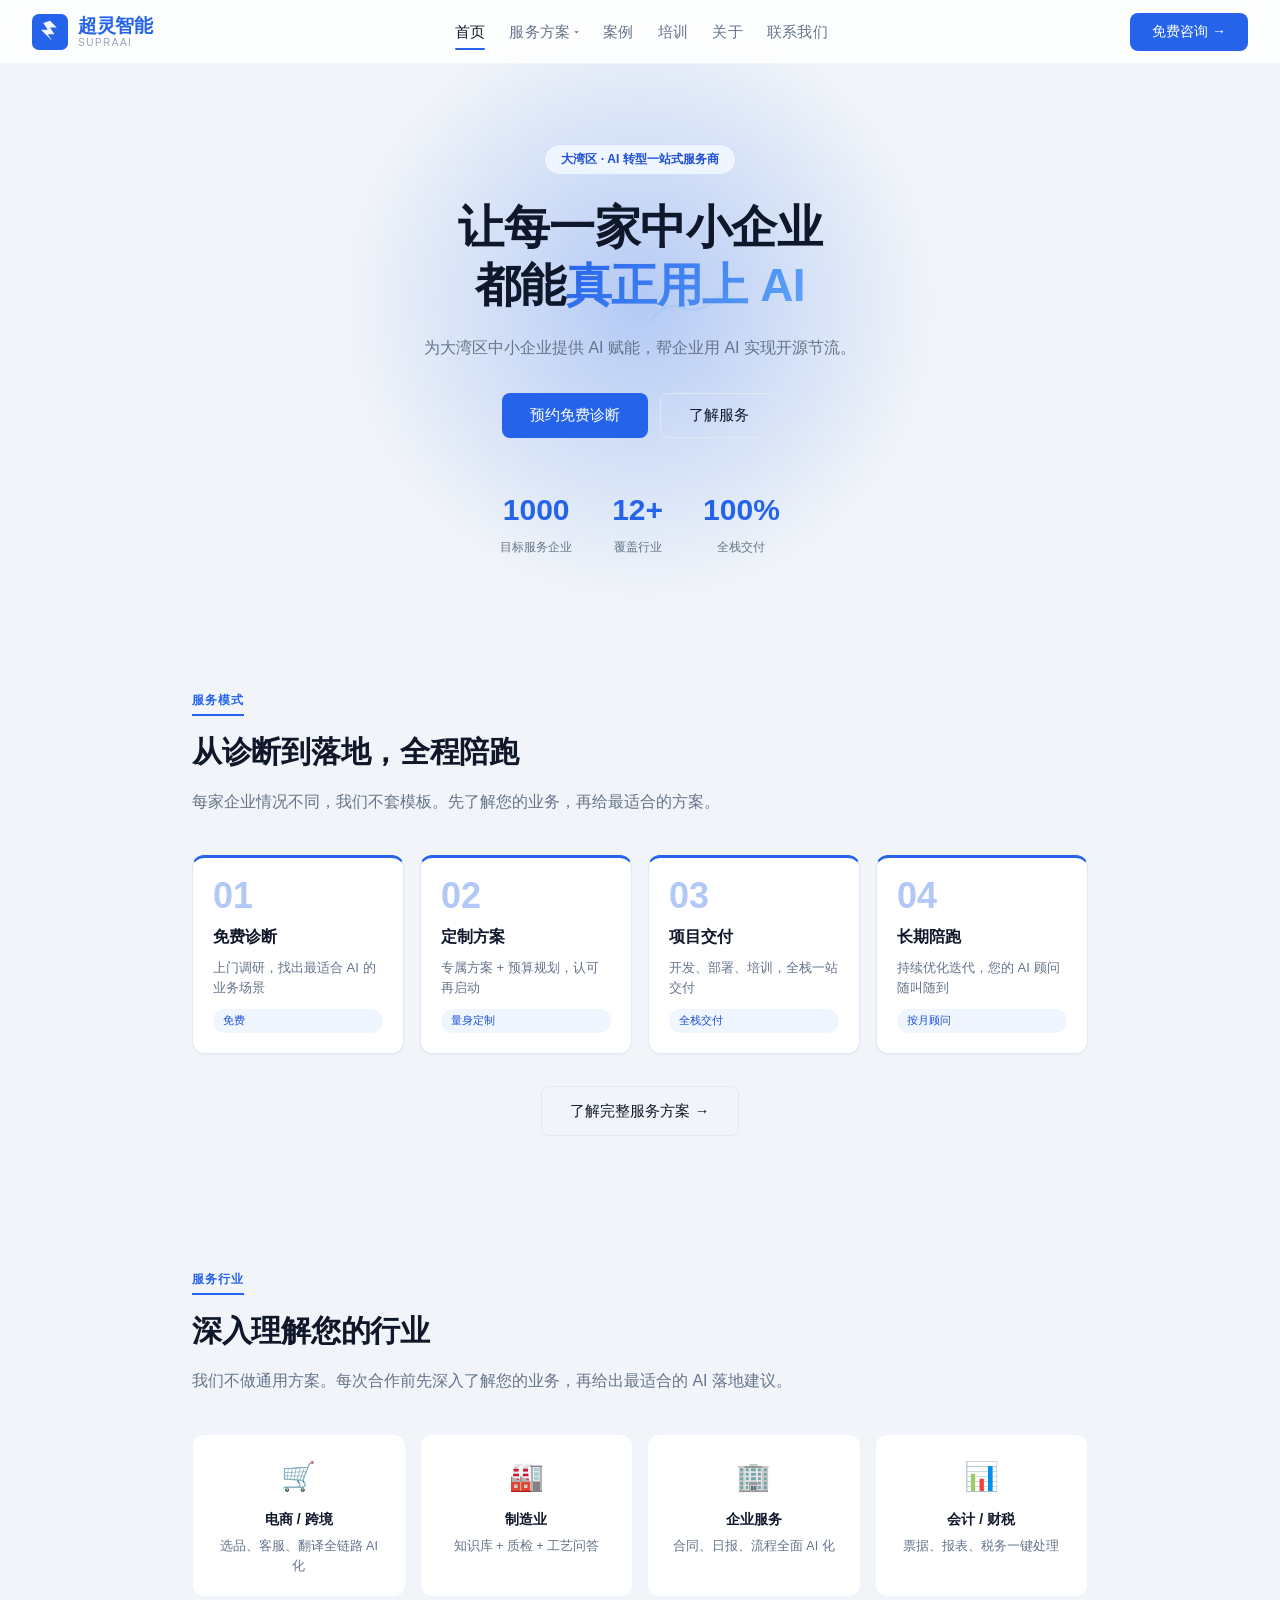
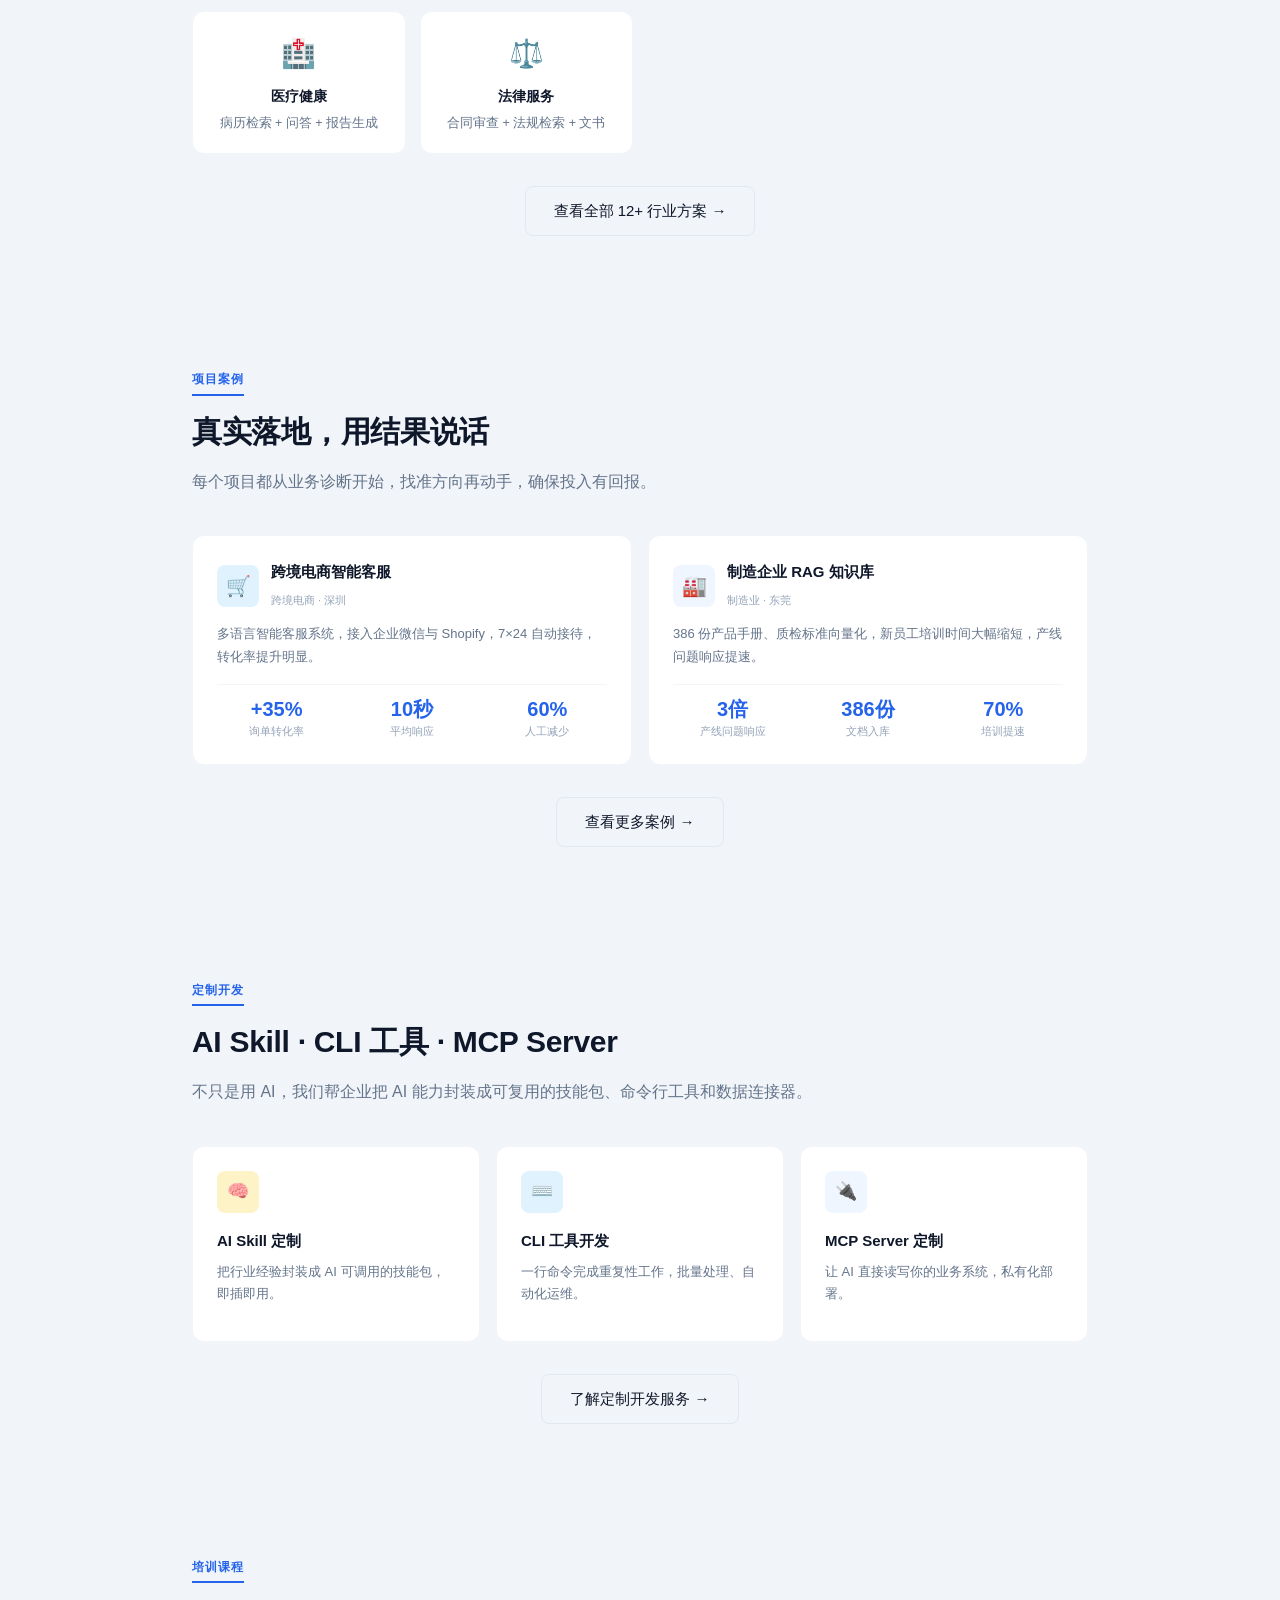
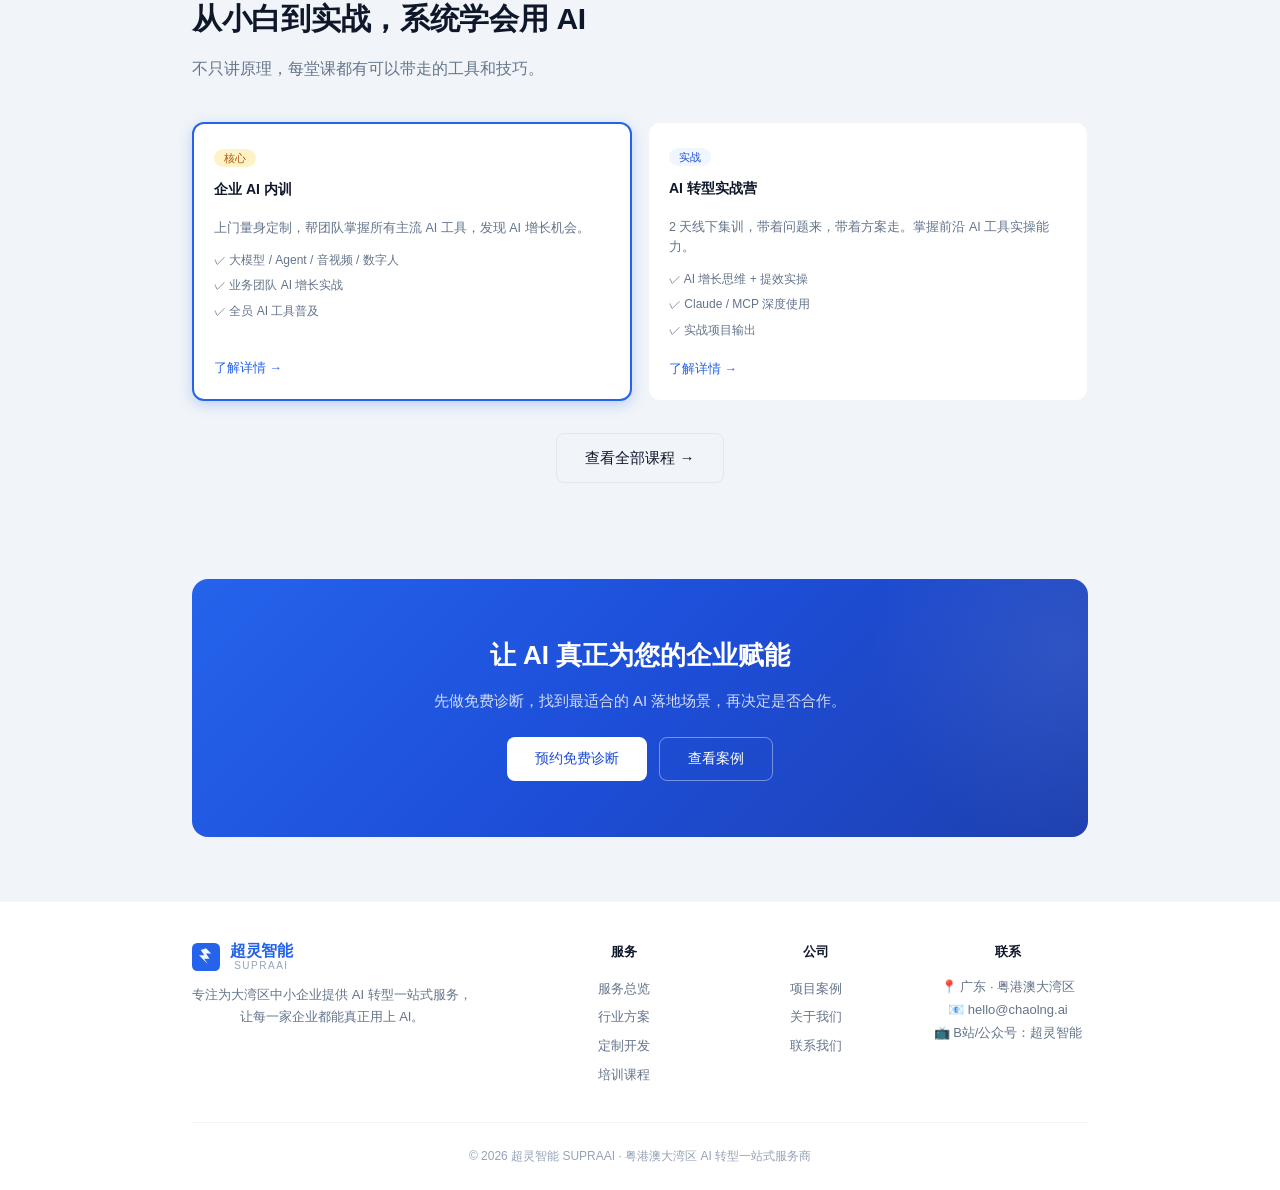
==== commit 7e4418d1: "feat: 首页hero标题添加SVG波浪底纹装饰+脉冲动效" ====
--- a/index.html
+++ b/index.html
@@ -40,7 +40,7 @@
     <!-- Hero -->
     <header class="hero">
       <div class="badge">大湾区 · AI 转型一站式服务商</div>
-      <h1>让每一家中小企业<br/>都能<em>真正用上 AI</em></h1>
+      <h1>让每一家中小企业<br/>都能<span class="hero-highlight"><em>真正用上 AI</em><svg class="hero-bolt" viewBox="0 0 120 40" fill="none" xmlns="http://www.w3.org/2000/svg"><path d="M10 38 Q30 10 55 20 Q80 30 110 2" stroke="url(#bolt-grad)" stroke-width="3" stroke-linecap="round" fill="none"/><defs><linearGradient id="bolt-grad" x1="0" y1="0" x2="120" y2="0" gradientUnits="userSpaceOnUse"><stop offset="0%" stop-color="#2dd4bf" stop-opacity="0.6"/><stop offset="100%" stop-color="#3b82f6" stop-opacity="0.6"/></linearGradient></defs></svg></span></h1>
       <p>为大湾区中小企业提供 AI 赋能，帮企业用 AI 实现开源节流。</p>
       <div class="hero-btns">
         <button class="btn-primary" onclick="location.href='pages/contact.html'">预约免费诊断</button>
--- a/css/style.css
+++ b/css/style.css
@@ -53,6 +53,9 @@
 .badge { display: inline-block; background: var(--color-teal-bg); color: var(--color-teal-text); font-size: 12px; padding: 5px 16px; border-radius: var(--border-radius-full); margin-bottom: 1.5rem; font-weight: 600; border: 1px solid rgba(37,99,235,0.15); }
 .hero h1 { font-size: 46px; font-weight: 700; line-height: 1.25; margin-bottom: 1.25rem; letter-spacing: -0.5px; }
 .hero h1 em { font-style: normal; background: linear-gradient(135deg, var(--brand-primary), #60A5FA); -webkit-background-clip: text; -webkit-text-fill-color: transparent; background-clip: text; }
+.hero-highlight { position: relative; display: inline-block; }
+.hero-bolt { position: absolute; bottom: -8px; left: 50%; transform: translateX(-50%); width: 100%; height: 28px; color: var(--brand-primary); opacity: 0.18; animation: bolt-pulse 3s ease-in-out infinite; pointer-events: none; }
+@keyframes bolt-pulse { 0%,100% { opacity: 0.12; transform: translateX(-50%) scale(1); } 50% { opacity: 0.28; transform: translateX(-50%) scale(1.05); } }
 .hero p { font-size: 16px; color: var(--color-text-secondary); line-height: 1.7; max-width: 580px; margin: 0 auto 2rem; }
 .hero-btns { display: flex; gap: 12px; justify-content: center; flex-wrap: wrap; }
 
@@ -616,73 +619,41 @@
   z-index: 90;
   display: flex;
   flex-direction: column;
-  gap: 2px;
+  gap: 0;
   opacity: 0;
   pointer-events: none;
-  transition: opacity 0.3s ease;
+  transition: opacity 0.4s ease;
+  background: var(--color-background-primary);
+  border: 1px solid var(--color-border-tertiary);
+  border-radius: var(--border-radius-lg);
+  padding: 8px 0;
+  box-shadow: var(--shadow-md);
 }
 .side-nav.visible {
   opacity: 1;
   pointer-events: auto;
 }
 .side-nav-item {
-  font-size: 12px;
-  color: var(--color-text-tertiary);
-  padding: 6px 12px;
-  border-left: 2px solid var(--color-border-tertiary);
+  font-size: 13px;
+  color: var(--color-text-secondary);
+  padding: 8px 18px 8px 16px;
+  border-left: 3px solid transparent;
   transition: all var(--transition-fast);
   white-space: nowrap;
   line-height: 1.4;
+  letter-spacing: 0.02em;
 }
 .side-nav-item:hover {
   color: var(--color-text-primary);
-  border-left-color: var(--color-text-secondary);
+  background: var(--color-background-secondary);
+  border-left-color: var(--color-border-secondary);
 }
 .side-nav-item.active {
   color: var(--brand-primary);
   border-left-color: var(--brand-primary);
   font-weight: 600;
+  background: var(--color-teal-bg);
 }
 @media (max-width: 1200px) {
   .side-nav { display: none; }
 }
-
-/* === Side Nav (左侧悬浮导航) === */
-.side-nav {
-  position: fixed;
-  left: 1.25rem;
-  top: 50%;
-  transform: translateY(-50%);
-  z-index: 90;
-  display: flex;
-  flex-direction: column;
-  gap: 2px;
-  opacity: 0;
-  pointer-events: none;
-  transition: opacity 0.3s ease;
-}
-.side-nav.visible {
-  opacity: 1;
-  pointer-events: auto;
-}
-.side-nav-item {
-  font-size: 12px;
-  color: var(--color-text-tertiary);
-  padding: 6px 12px;
-  border-left: 2px solid transparent;
-  transition: all var(--transition-fast);
-  white-space: nowrap;
-  text-decoration: none;
-}
-.side-nav-item:hover {
-  color: var(--color-text-primary);
-  border-left-color: var(--color-border-secondary);
-}
-.side-nav-item.active {
-  color: var(--brand-primary);
-  border-left-color: var(--brand-primary);
-  font-weight: 600;
-}
-@media (max-width: 1200px) {
-  .side-nav { display: none; }
-}
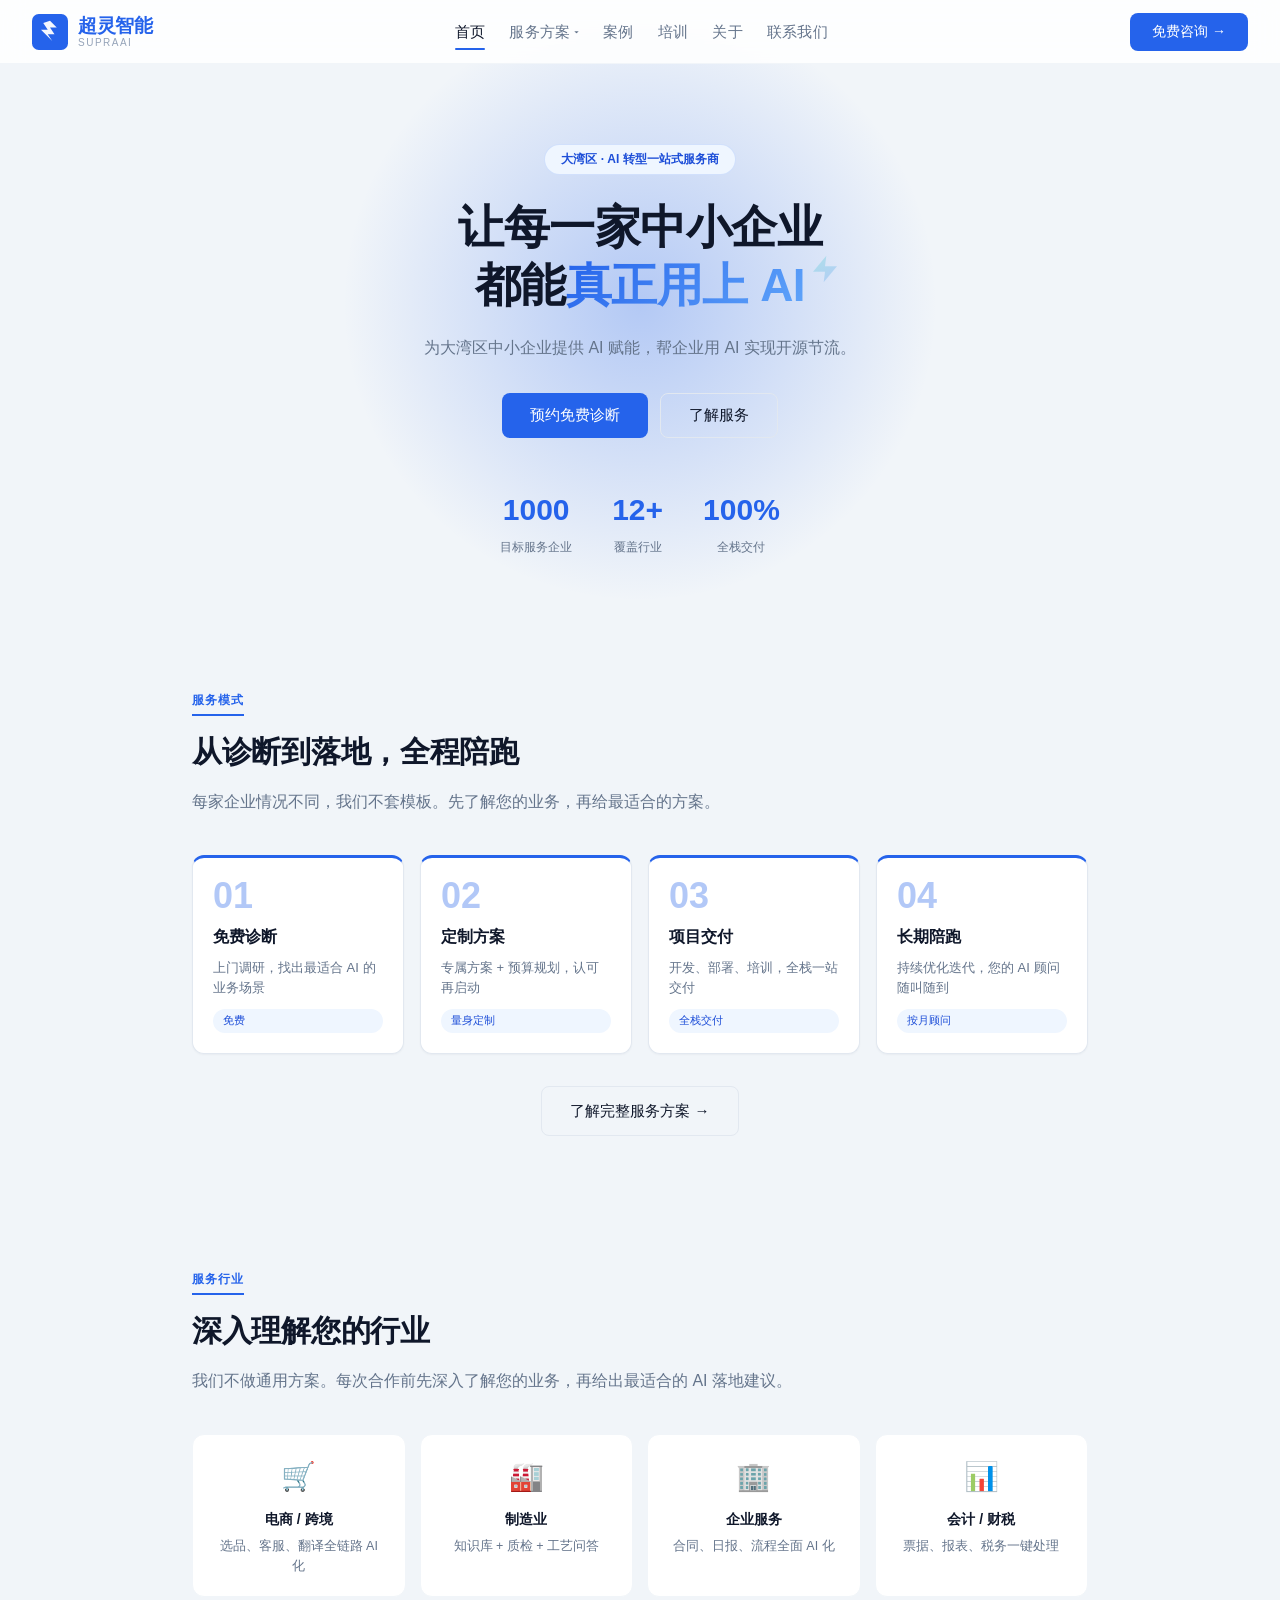
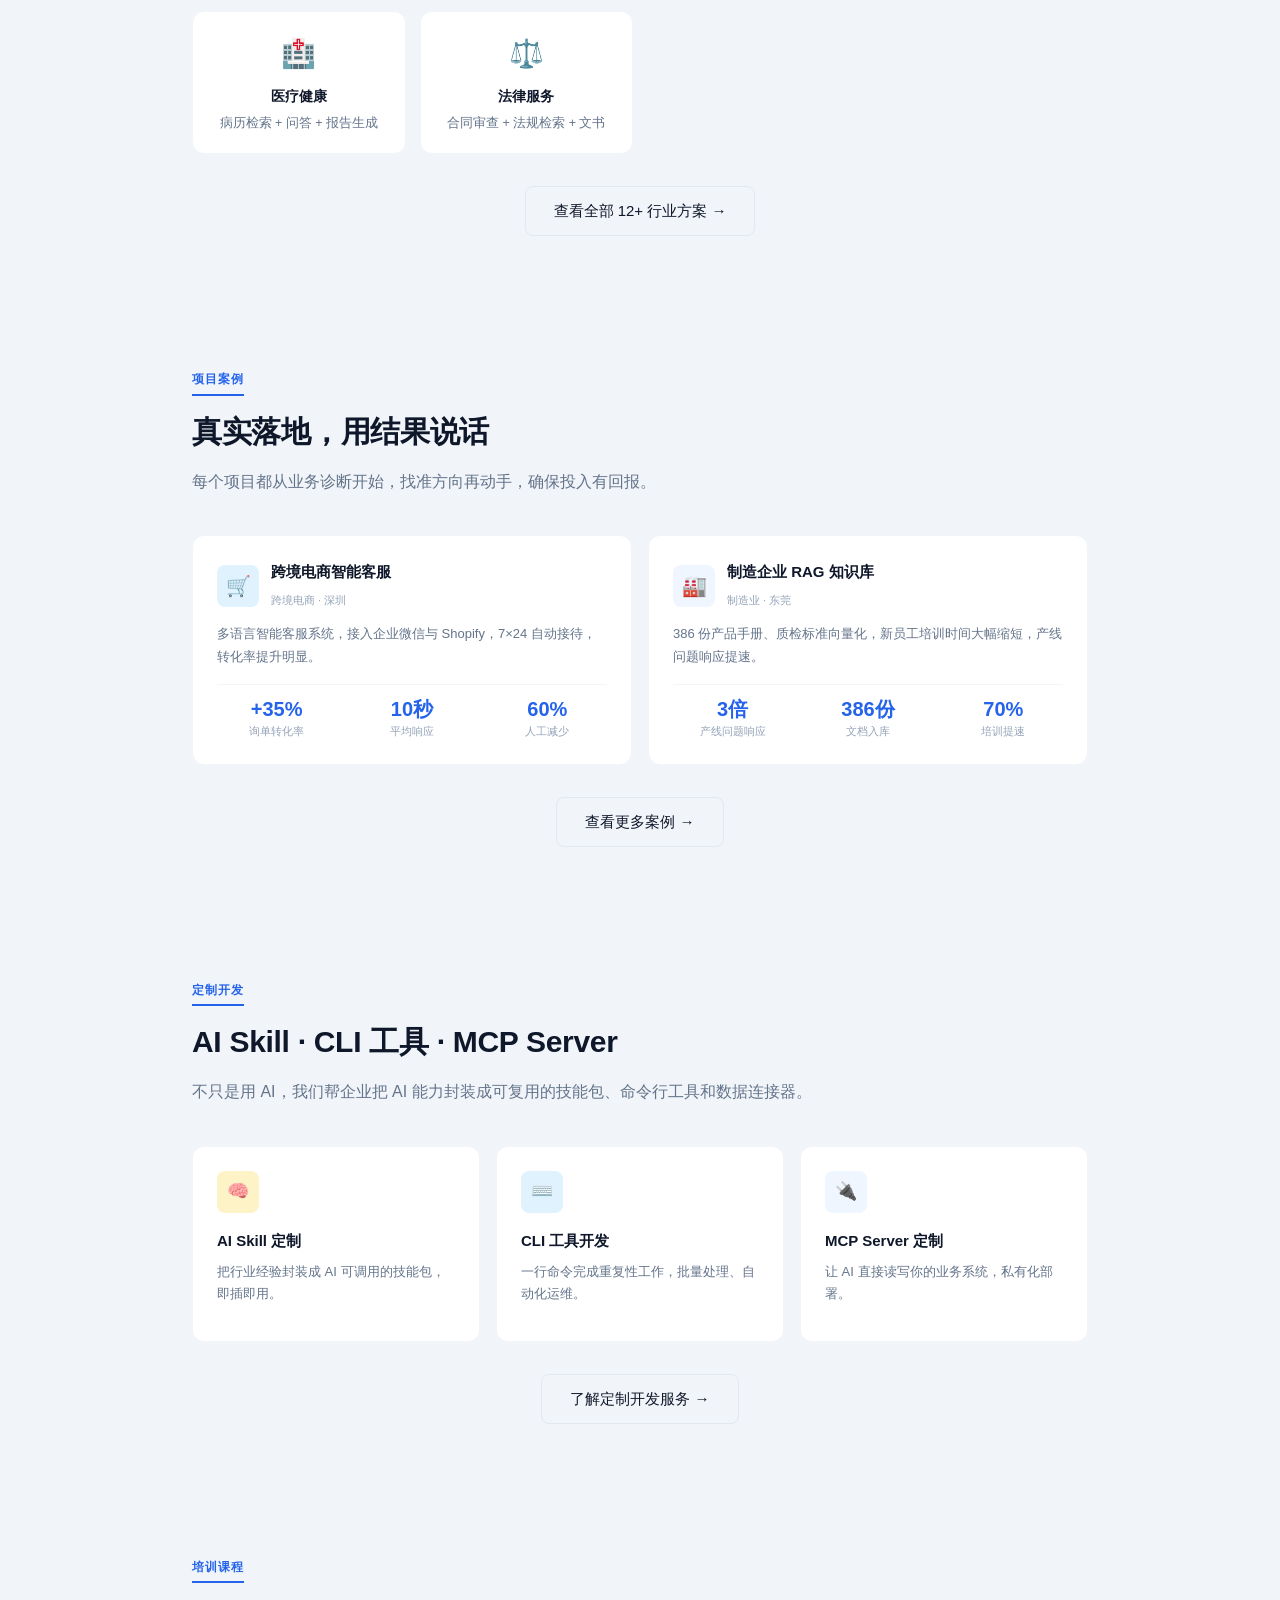
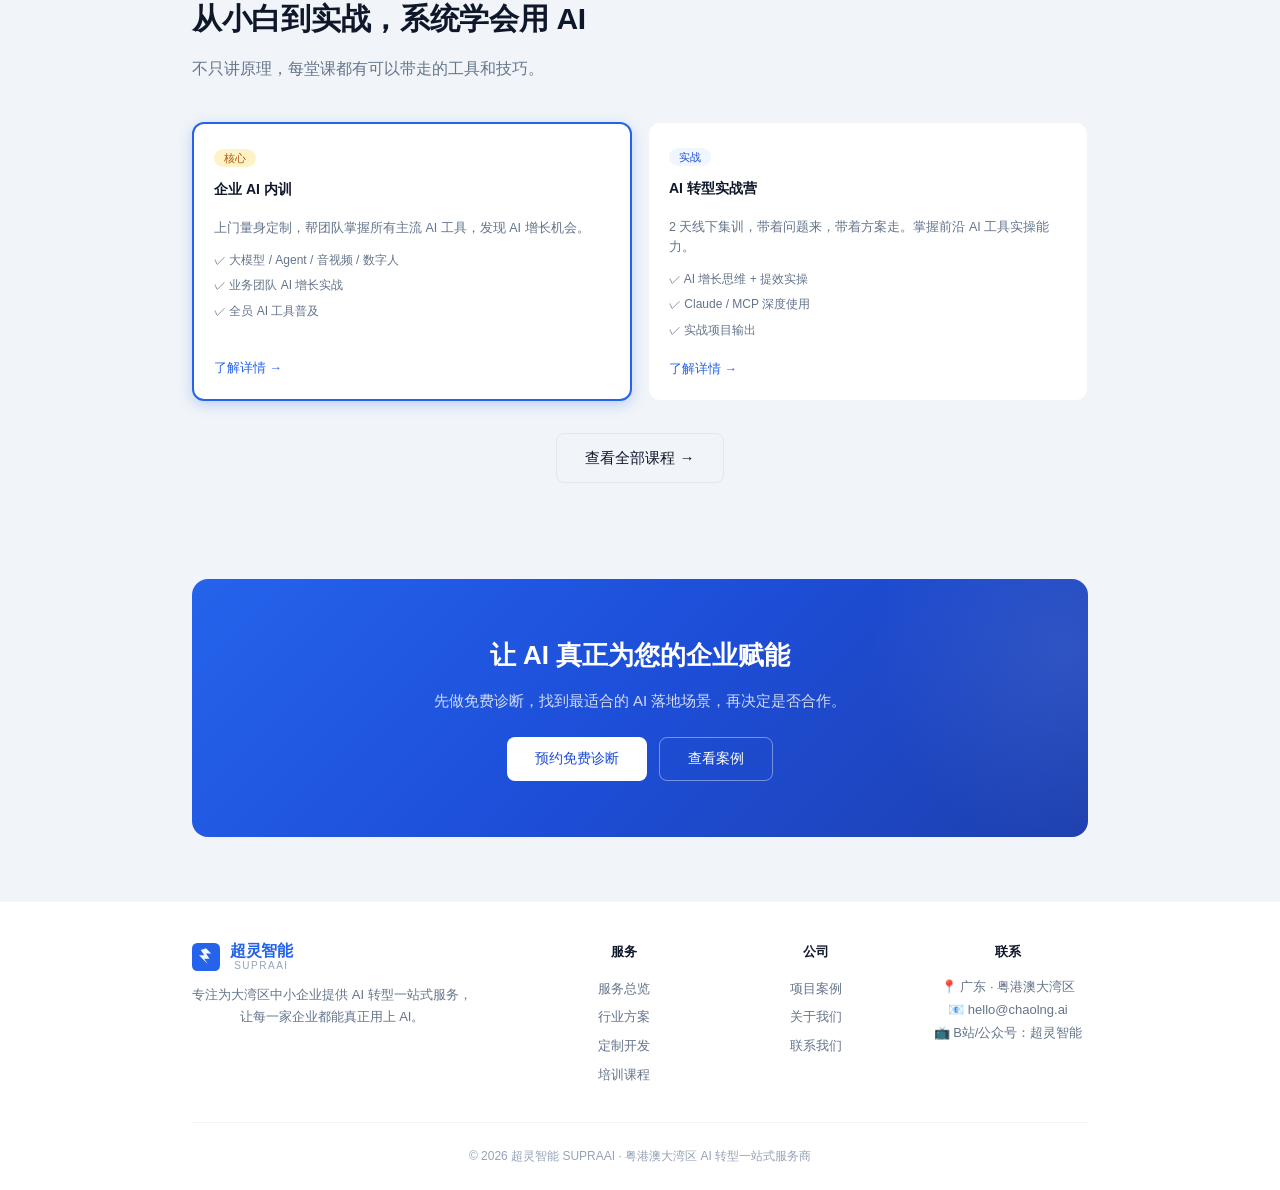
==== commit 77350829: "fix: hero装饰改为真正的闪电SVG图标，放在文字右侧" ====
--- a/index.html
+++ b/index.html
@@ -40,7 +40,7 @@
     <!-- Hero -->
     <header class="hero">
       <div class="badge">大湾区 · AI 转型一站式服务商</div>
-      <h1>让每一家中小企业<br/>都能<span class="hero-highlight"><em>真正用上 AI</em><svg class="hero-bolt" viewBox="0 0 120 40" fill="none" xmlns="http://www.w3.org/2000/svg"><path d="M10 38 Q30 10 55 20 Q80 30 110 2" stroke="url(#bolt-grad)" stroke-width="3" stroke-linecap="round" fill="none"/><defs><linearGradient id="bolt-grad" x1="0" y1="0" x2="120" y2="0" gradientUnits="userSpaceOnUse"><stop offset="0%" stop-color="#2dd4bf" stop-opacity="0.6"/><stop offset="100%" stop-color="#3b82f6" stop-opacity="0.6"/></linearGradient></defs></svg></span></h1>
+      <h1>让每一家中小企业<br/>都能<span class="hero-highlight"><em>真正用上 AI</em><svg class="hero-bolt" viewBox="0 0 24 24" fill="none" xmlns="http://www.w3.org/2000/svg"><path d="M13 2L3 14h9l-1 8 10-12h-9l1-8z" fill="url(#bolt-grad)"/><defs><linearGradient id="bolt-grad" x1="3" y1="2" x2="22" y2="22" gradientUnits="userSpaceOnUse"><stop offset="0%" stop-color="#2dd4bf"/><stop offset="100%" stop-color="#3b82f6"/></linearGradient></defs></svg></span></h1>
       <p>为大湾区中小企业提供 AI 赋能，帮企业用 AI 实现开源节流。</p>
       <div class="hero-btns">
         <button class="btn-primary" onclick="location.href='pages/contact.html'">预约免费诊断</button>
--- a/css/style.css
+++ b/css/style.css
@@ -54,8 +54,8 @@
 .hero h1 { font-size: 46px; font-weight: 700; line-height: 1.25; margin-bottom: 1.25rem; letter-spacing: -0.5px; }
 .hero h1 em { font-style: normal; background: linear-gradient(135deg, var(--brand-primary), #60A5FA); -webkit-background-clip: text; -webkit-text-fill-color: transparent; background-clip: text; }
 .hero-highlight { position: relative; display: inline-block; }
-.hero-bolt { position: absolute; bottom: -8px; left: 50%; transform: translateX(-50%); width: 100%; height: 28px; color: var(--brand-primary); opacity: 0.18; animation: bolt-pulse 3s ease-in-out infinite; pointer-events: none; }
-@keyframes bolt-pulse { 0%,100% { opacity: 0.12; transform: translateX(-50%) scale(1); } 50% { opacity: 0.28; transform: translateX(-50%) scale(1.05); } }
+.hero-bolt { position: absolute; top: -4px; right: -36px; width: 32px; height: 32px; opacity: 0.25; animation: bolt-pulse 3s ease-in-out infinite; pointer-events: none; }
+@keyframes bolt-pulse { 0%,100% { opacity: 0.2; transform: scale(1); } 50% { opacity: 0.45; transform: scale(1.1); } }
 .hero p { font-size: 16px; color: var(--color-text-secondary); line-height: 1.7; max-width: 580px; margin: 0 auto 2rem; }
 .hero-btns { display: flex; gap: 12px; justify-content: center; flex-wrap: wrap; }
 
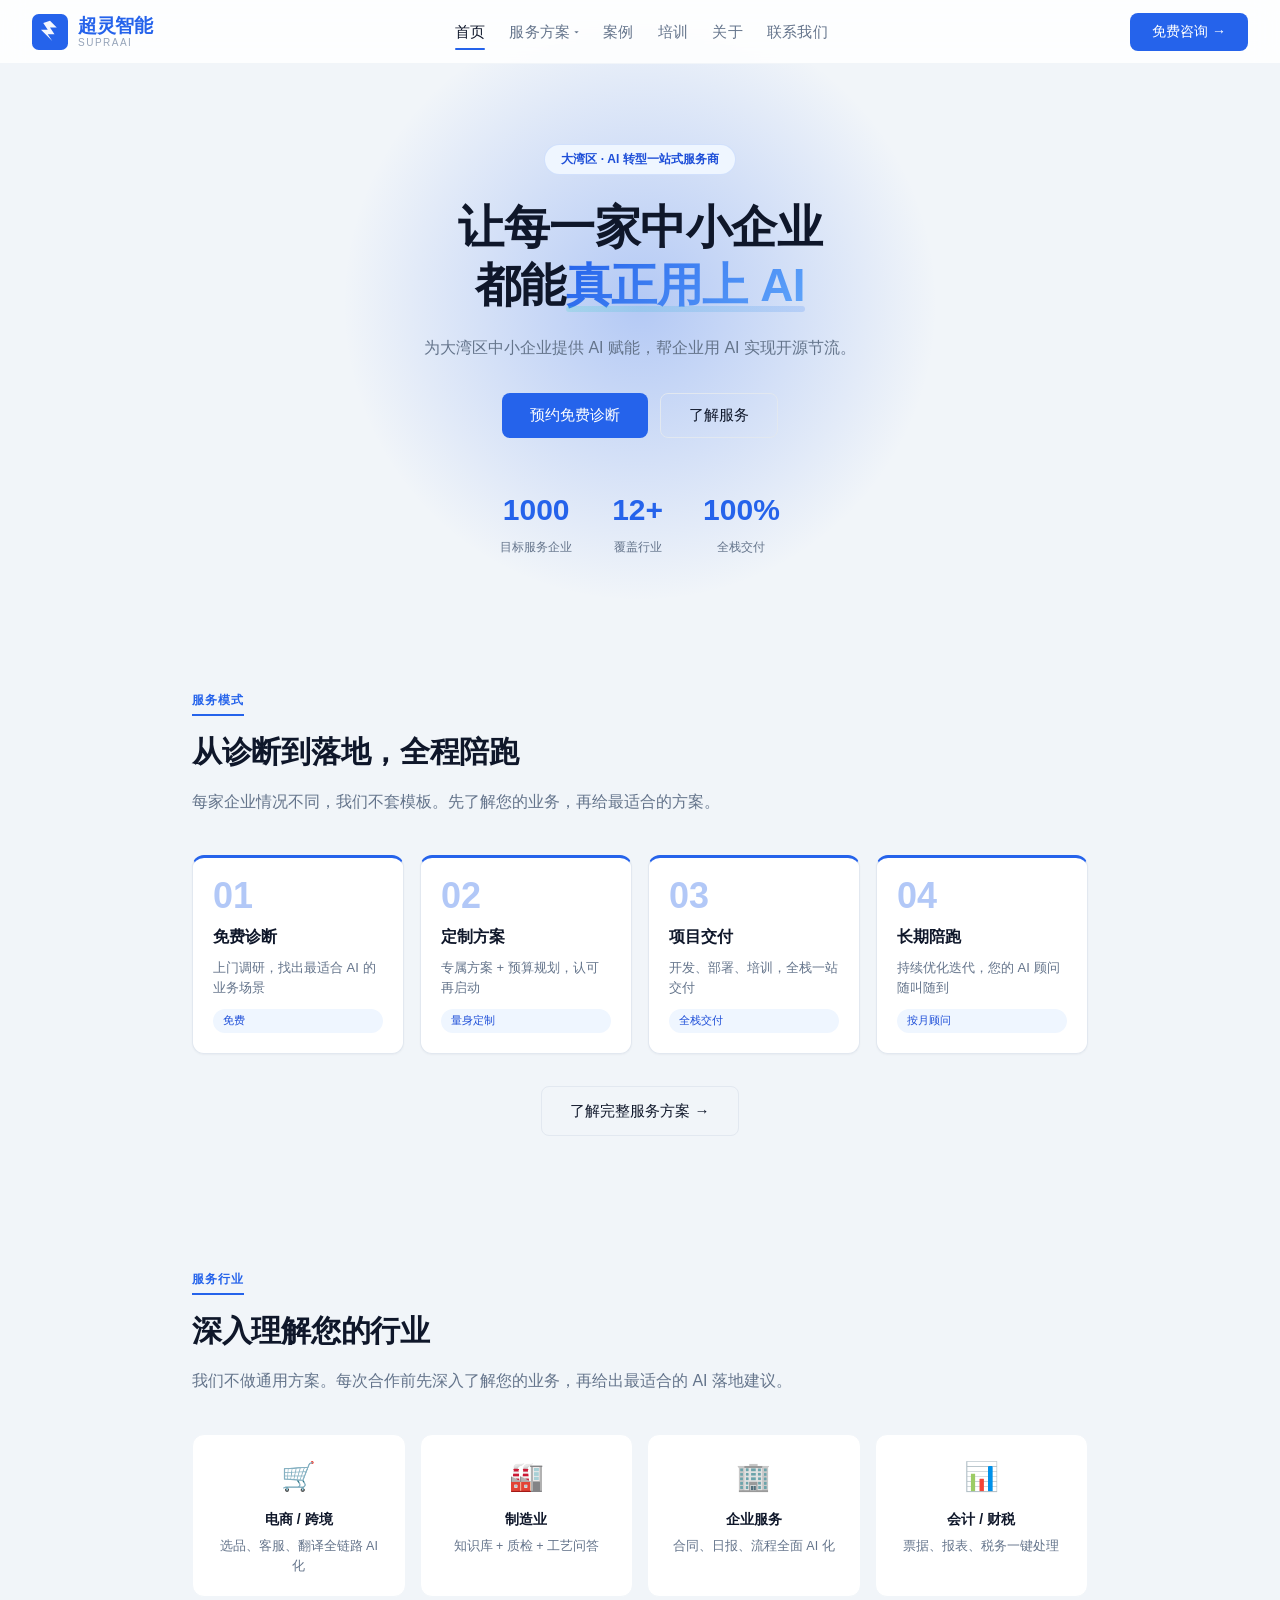
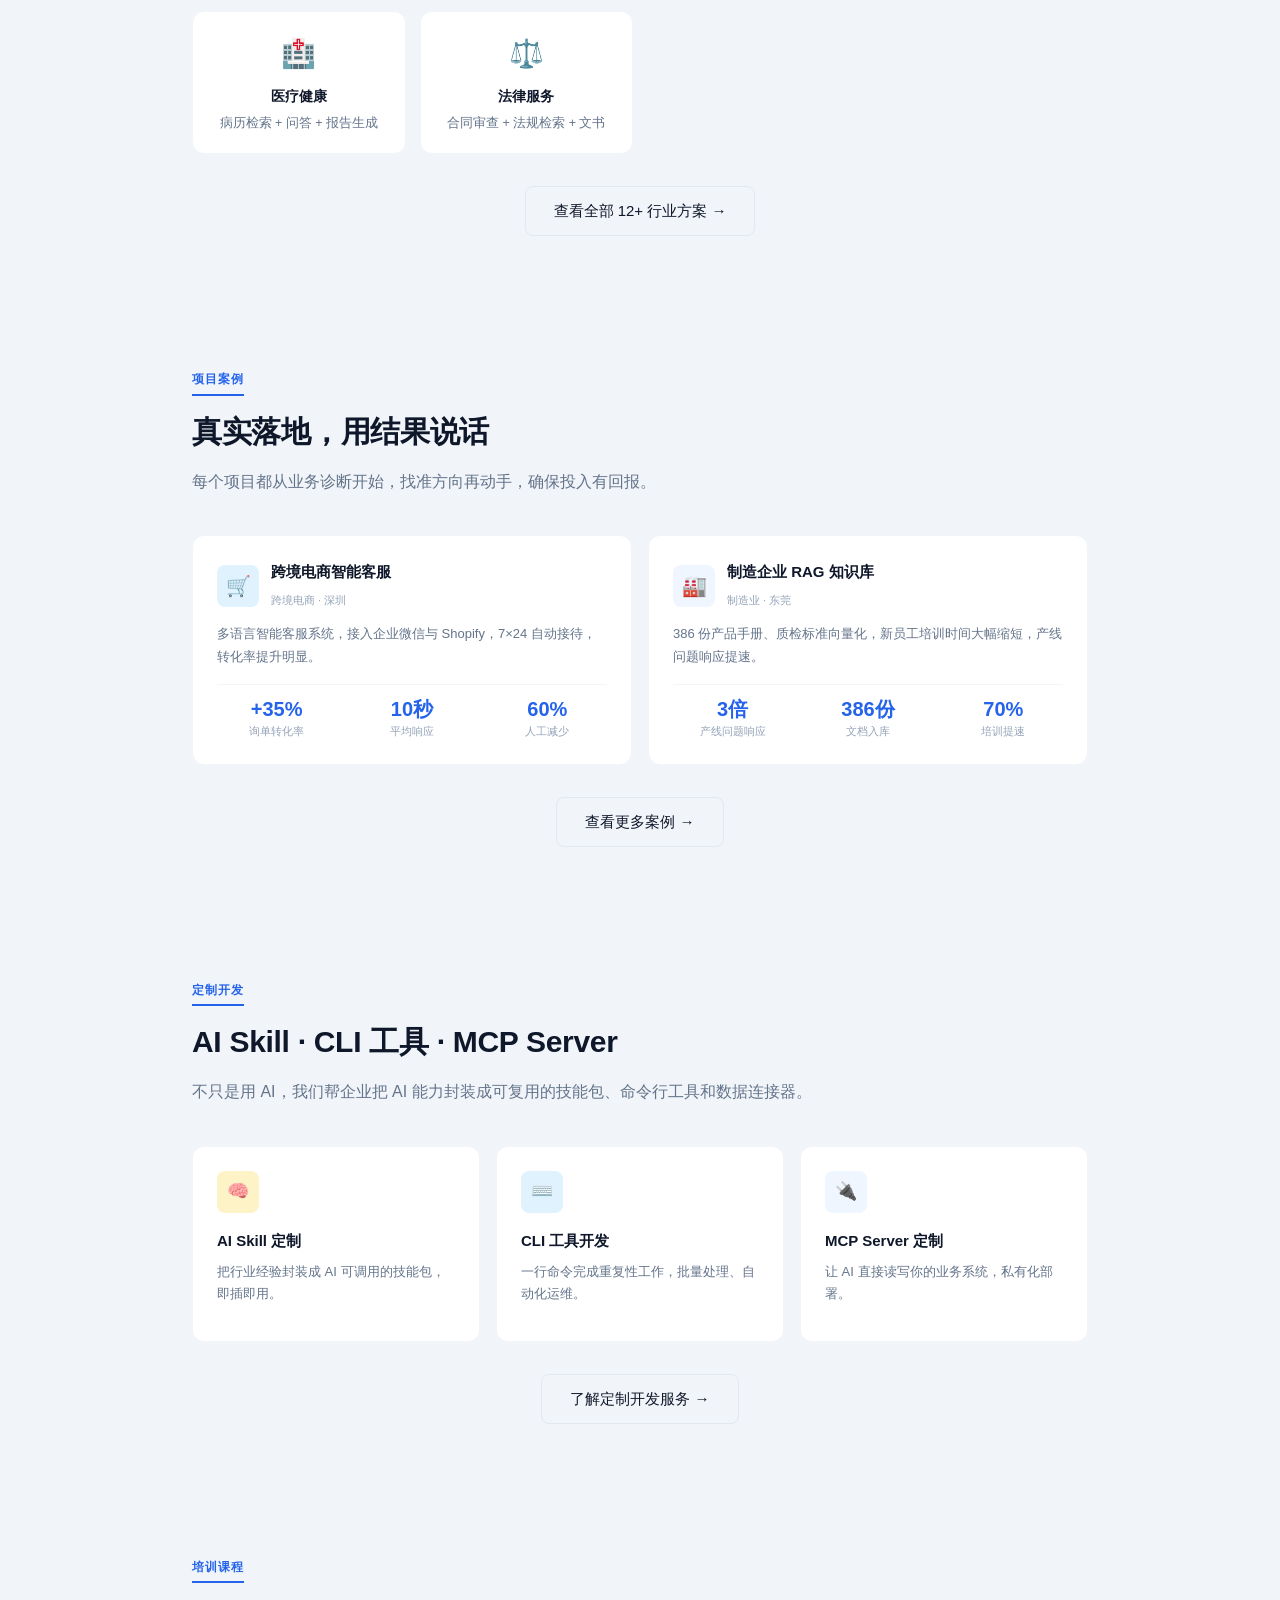
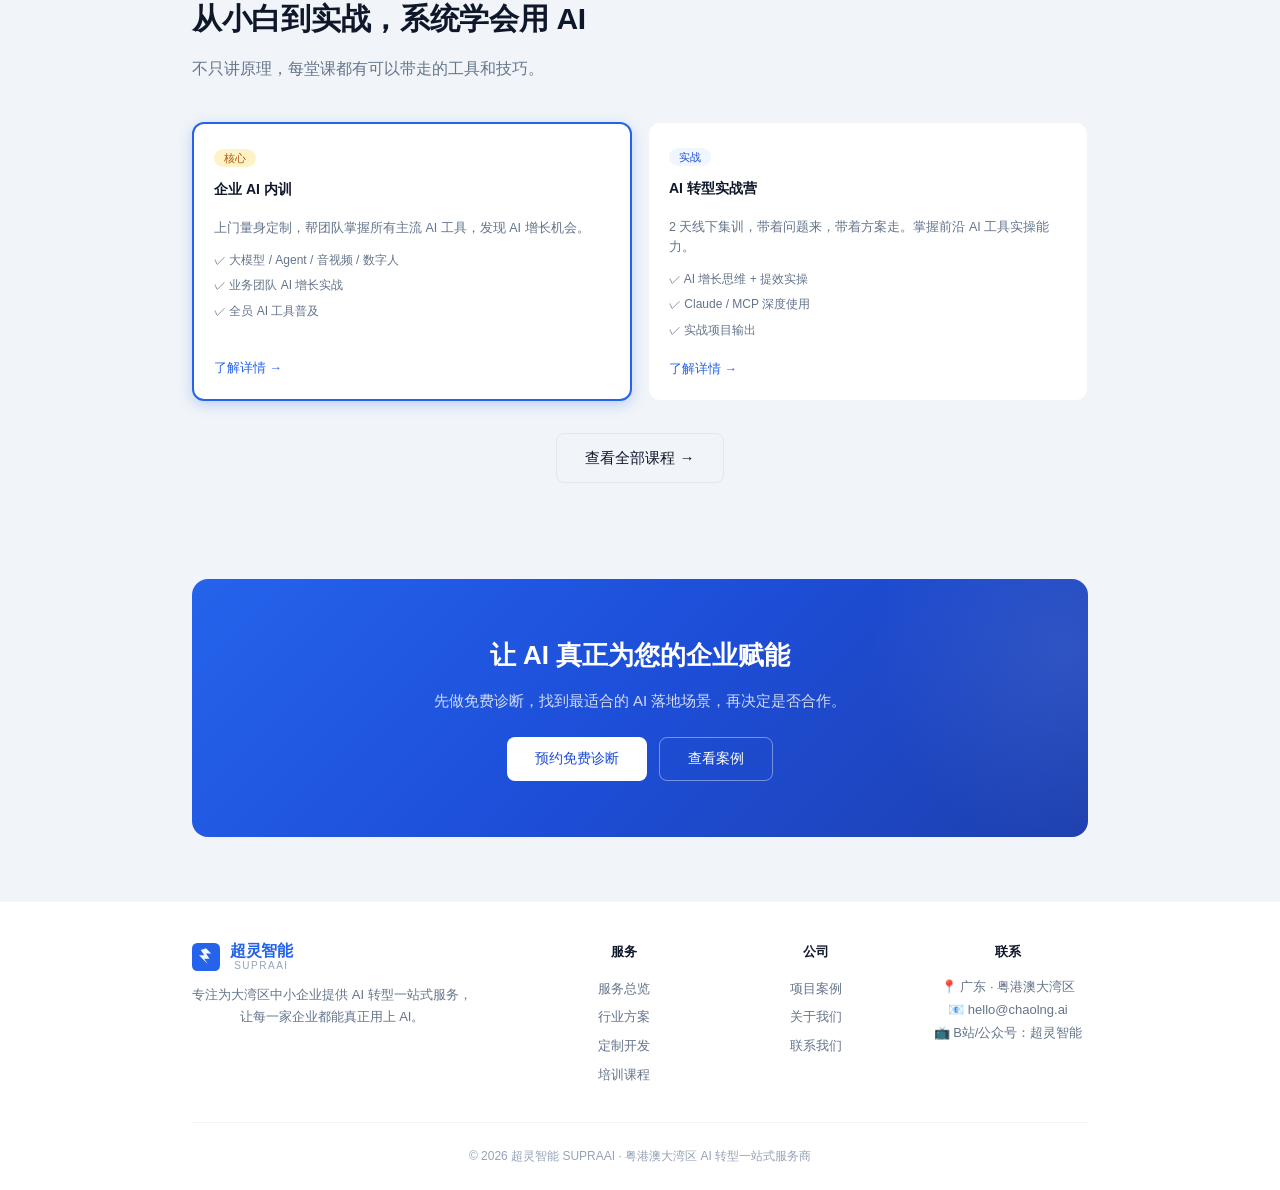
==== commit aea56dca: "fix: 移除闪电图标，改为渐变动态下划线装饰" ====
--- a/index.html
+++ b/index.html
@@ -40,7 +40,7 @@
     <!-- Hero -->
     <header class="hero">
       <div class="badge">大湾区 · AI 转型一站式服务商</div>
-      <h1>让每一家中小企业<br/>都能<span class="hero-highlight"><em>真正用上 AI</em><svg class="hero-bolt" viewBox="0 0 24 24" fill="none" xmlns="http://www.w3.org/2000/svg"><path d="M13 2L3 14h9l-1 8 10-12h-9l1-8z" fill="url(#bolt-grad)"/><defs><linearGradient id="bolt-grad" x1="3" y1="2" x2="22" y2="22" gradientUnits="userSpaceOnUse"><stop offset="0%" stop-color="#2dd4bf"/><stop offset="100%" stop-color="#3b82f6"/></linearGradient></defs></svg></span></h1>
+      <h1>让每一家中小企业<br/>都能<span class="hero-highlight"><em>真正用上 AI</em></span></h1>
       <p>为大湾区中小企业提供 AI 赋能，帮企业用 AI 实现开源节流。</p>
       <div class="hero-btns">
         <button class="btn-primary" onclick="location.href='pages/contact.html'">预约免费诊断</button>
--- a/css/style.css
+++ b/css/style.css
@@ -54,8 +54,8 @@
 .hero h1 { font-size: 46px; font-weight: 700; line-height: 1.25; margin-bottom: 1.25rem; letter-spacing: -0.5px; }
 .hero h1 em { font-style: normal; background: linear-gradient(135deg, var(--brand-primary), #60A5FA); -webkit-background-clip: text; -webkit-text-fill-color: transparent; background-clip: text; }
 .hero-highlight { position: relative; display: inline-block; }
-.hero-bolt { position: absolute; top: -4px; right: -36px; width: 32px; height: 32px; opacity: 0.25; animation: bolt-pulse 3s ease-in-out infinite; pointer-events: none; }
-@keyframes bolt-pulse { 0%,100% { opacity: 0.2; transform: scale(1); } 50% { opacity: 0.45; transform: scale(1.1); } }
+.hero-highlight::after { content: ""; position: absolute; bottom: 2px; left: 0; width: 100%; height: 6px; border-radius: 3px; background: linear-gradient(90deg, #2dd4bf, #3b82f6); opacity: 0.2; animation: underline-pulse 3s ease-in-out infinite; }
+@keyframes underline-pulse { 0%,100% { opacity: 0.15; transform: scaleX(0.95); } 50% { opacity: 0.35; transform: scaleX(1); } }
 .hero p { font-size: 16px; color: var(--color-text-secondary); line-height: 1.7; max-width: 580px; margin: 0 auto 2rem; }
 .hero-btns { display: flex; gap: 12px; justify-content: center; flex-wrap: wrap; }
 
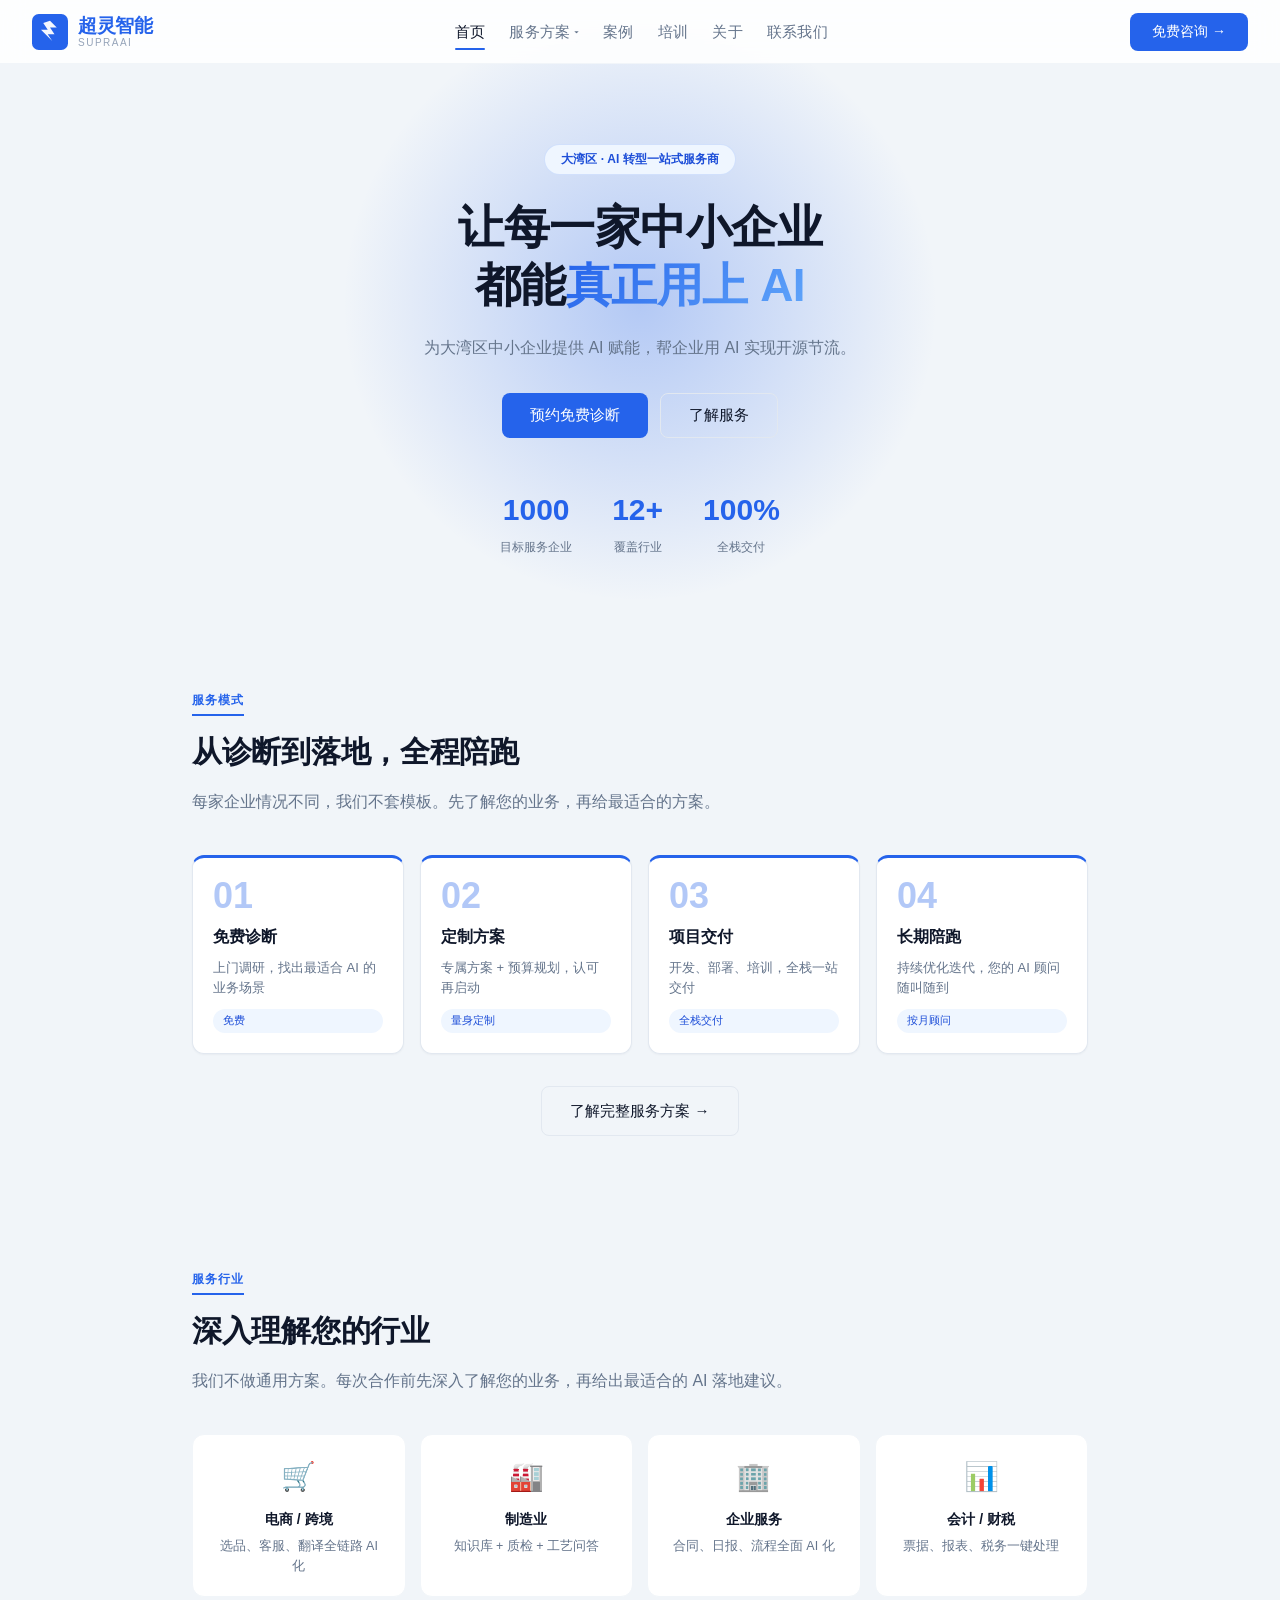
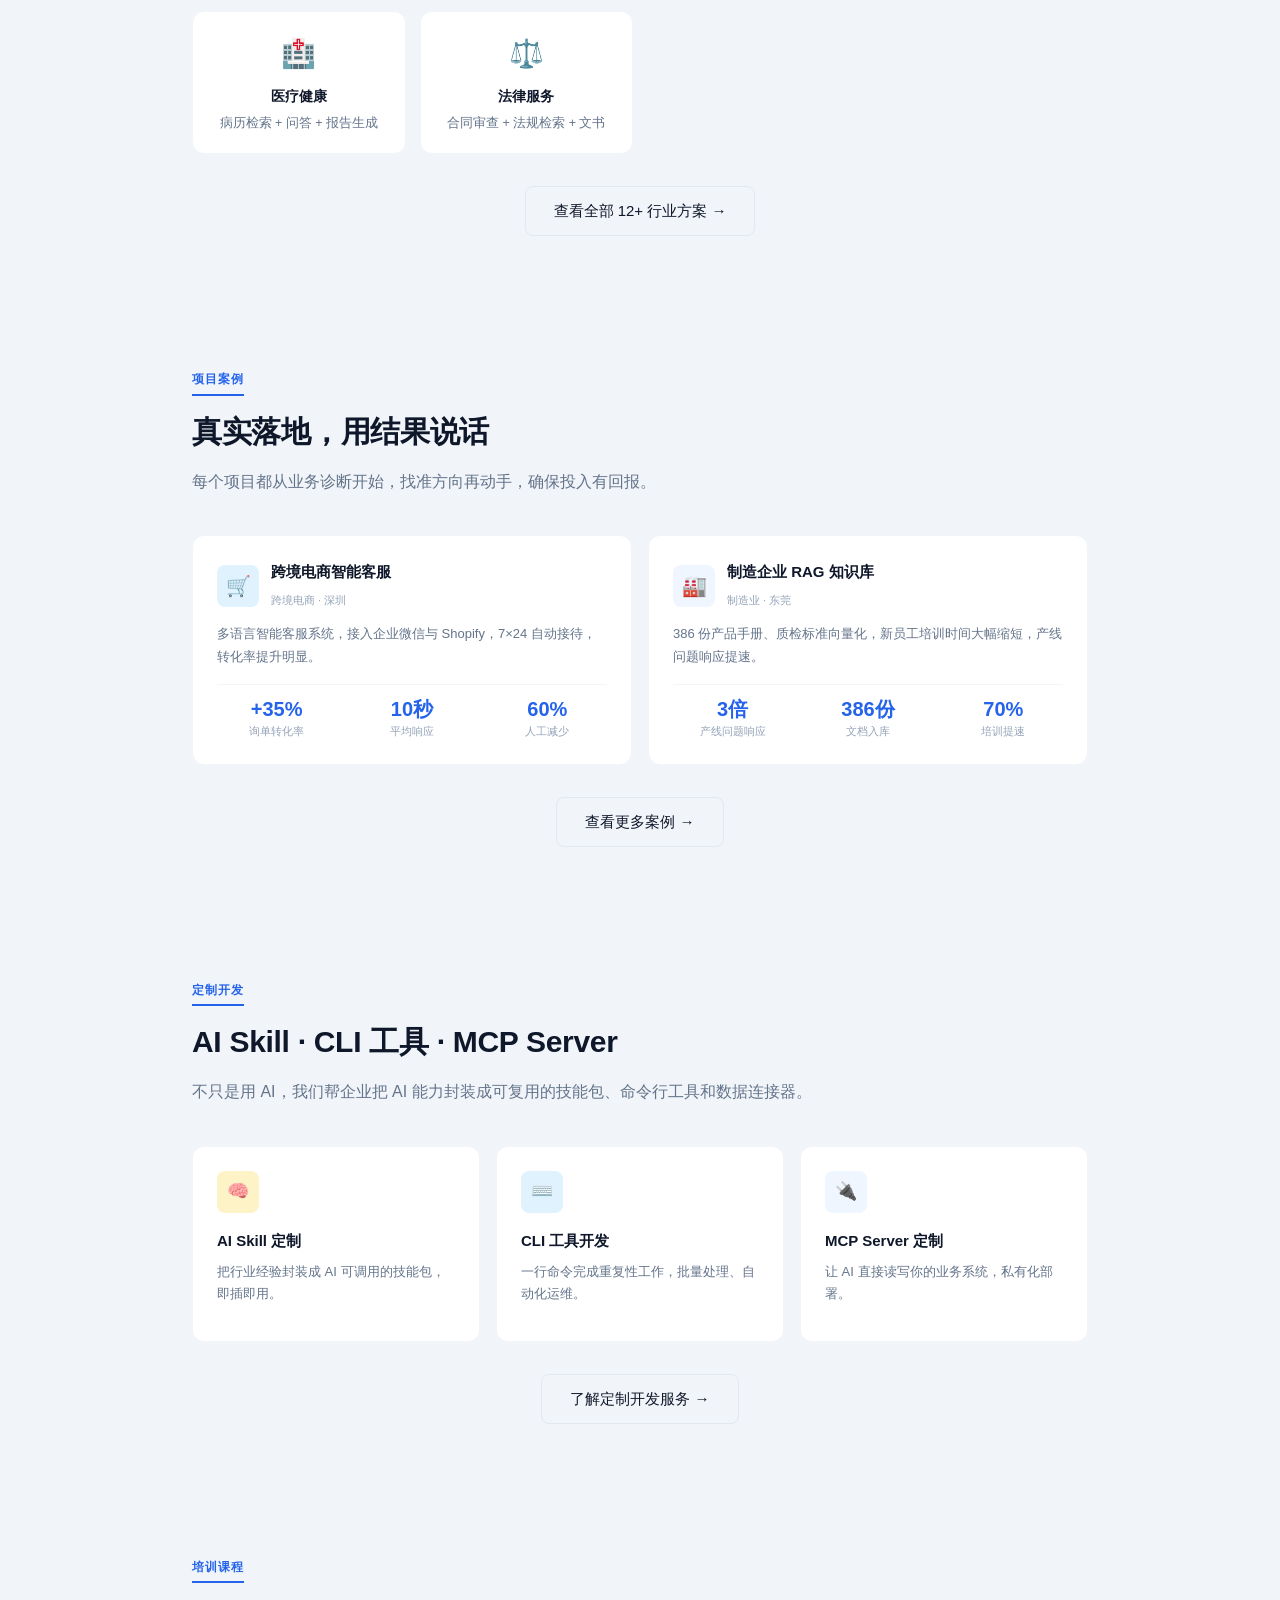
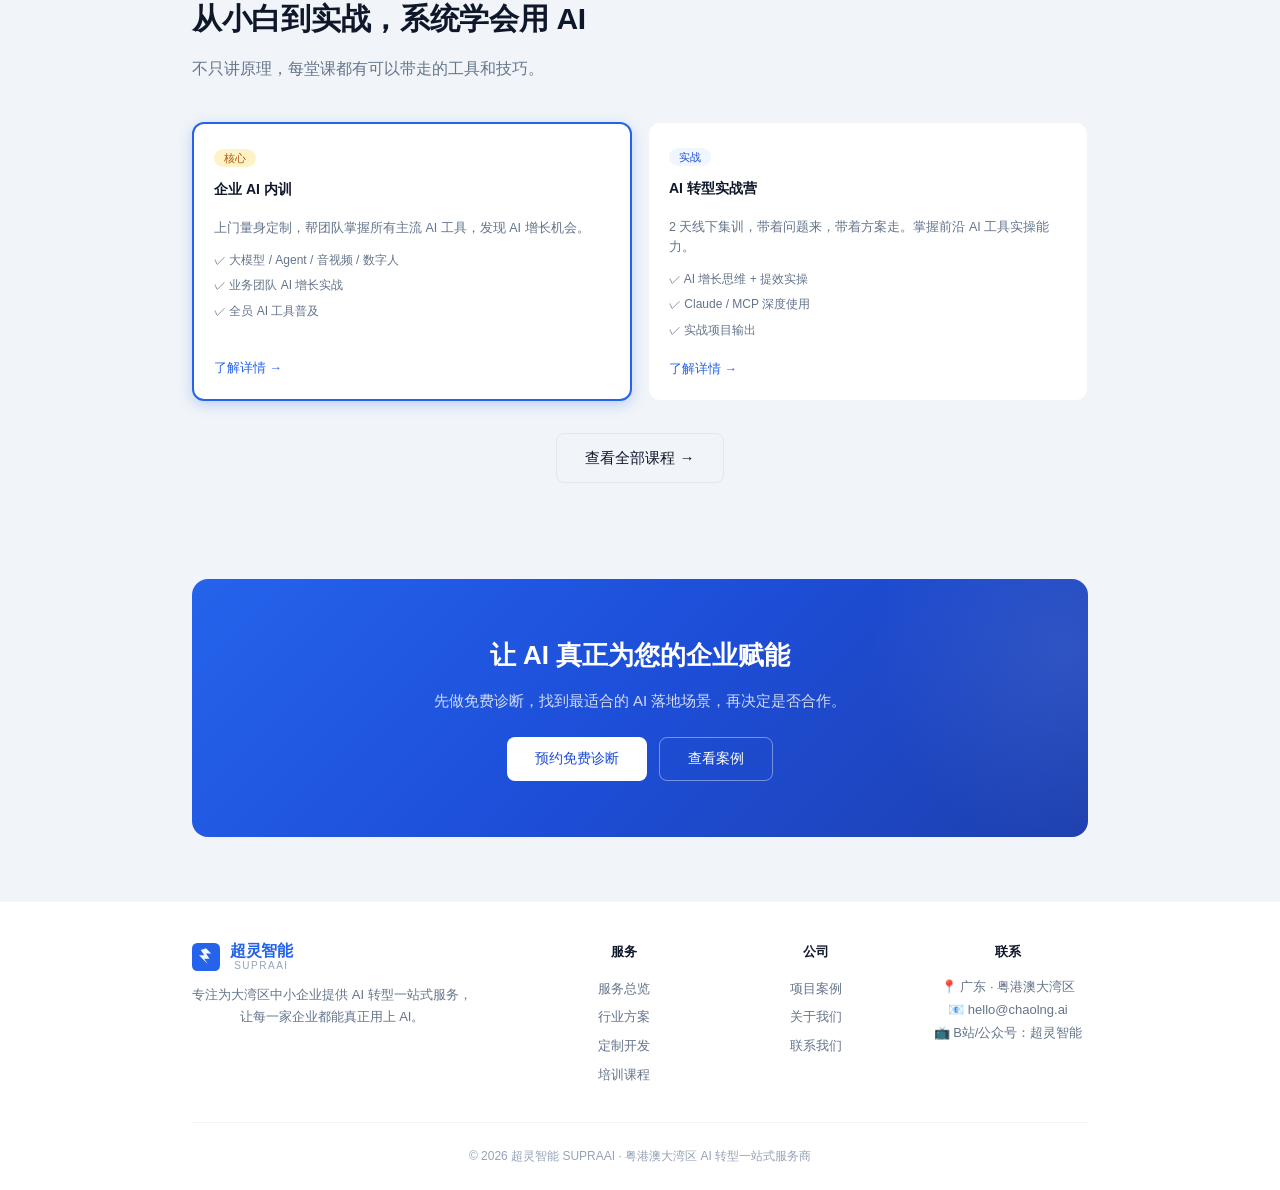
==== commit 25340031: "revert: 回退闪电/下划线装饰相关的3次提交" ====
--- a/index.html
+++ b/index.html
@@ -40,7 +40,7 @@
     <!-- Hero -->
     <header class="hero">
       <div class="badge">大湾区 · AI 转型一站式服务商</div>
-      <h1>让每一家中小企业<br/>都能<span class="hero-highlight"><em>真正用上 AI</em></span></h1>
+      <h1>让每一家中小企业<br/>都能<em>真正用上 AI</em></h1>
       <p>为大湾区中小企业提供 AI 赋能，帮企业用 AI 实现开源节流。</p>
       <div class="hero-btns">
         <button class="btn-primary" onclick="location.href='pages/contact.html'">预约免费诊断</button>
--- a/css/style.css
+++ b/css/style.css
@@ -53,9 +53,6 @@
 .badge { display: inline-block; background: var(--color-teal-bg); color: var(--color-teal-text); font-size: 12px; padding: 5px 16px; border-radius: var(--border-radius-full); margin-bottom: 1.5rem; font-weight: 600; border: 1px solid rgba(37,99,235,0.15); }
 .hero h1 { font-size: 46px; font-weight: 700; line-height: 1.25; margin-bottom: 1.25rem; letter-spacing: -0.5px; }
 .hero h1 em { font-style: normal; background: linear-gradient(135deg, var(--brand-primary), #60A5FA); -webkit-background-clip: text; -webkit-text-fill-color: transparent; background-clip: text; }
-.hero-highlight { position: relative; display: inline-block; }
-.hero-highlight::after { content: ""; position: absolute; bottom: 2px; left: 0; width: 100%; height: 6px; border-radius: 3px; background: linear-gradient(90deg, #2dd4bf, #3b82f6); opacity: 0.2; animation: underline-pulse 3s ease-in-out infinite; }
-@keyframes underline-pulse { 0%,100% { opacity: 0.15; transform: scaleX(0.95); } 50% { opacity: 0.35; transform: scaleX(1); } }
 .hero p { font-size: 16px; color: var(--color-text-secondary); line-height: 1.7; max-width: 580px; margin: 0 auto 2rem; }
 .hero-btns { display: flex; gap: 12px; justify-content: center; flex-wrap: wrap; }
 
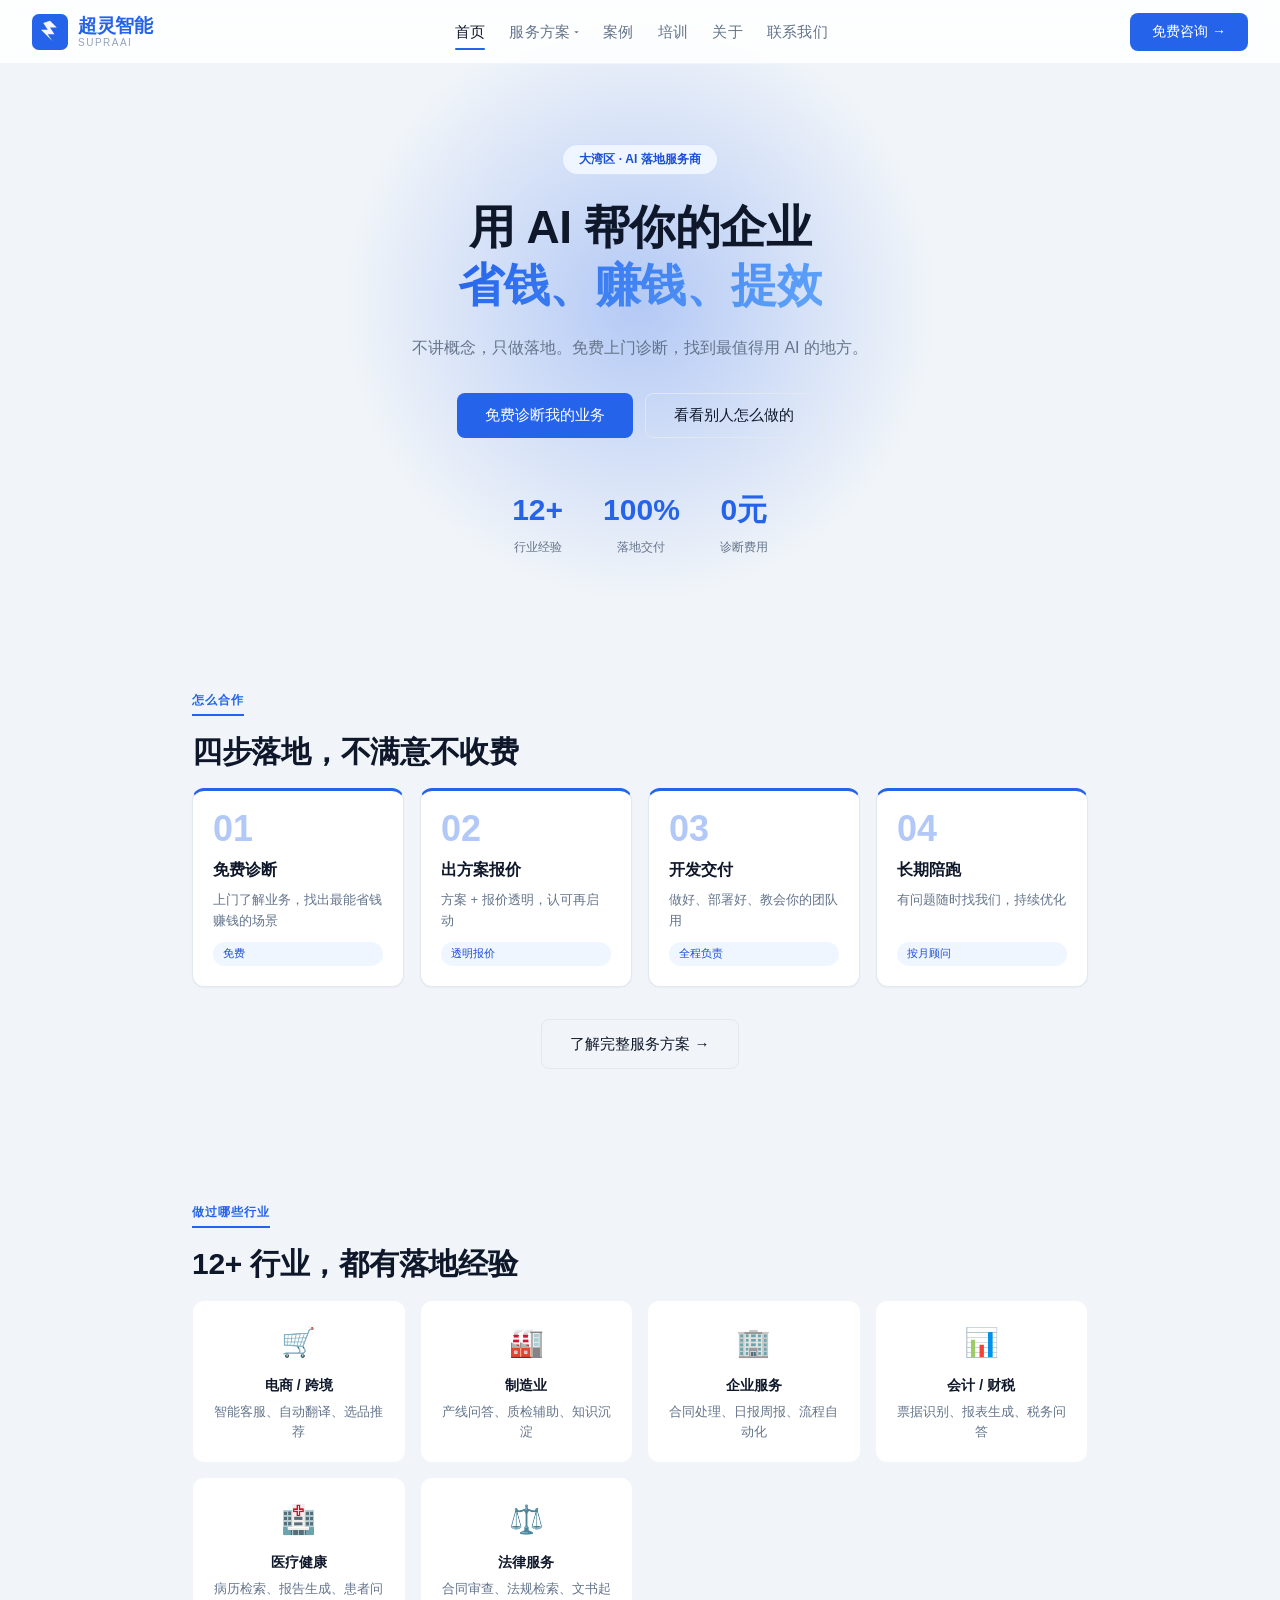
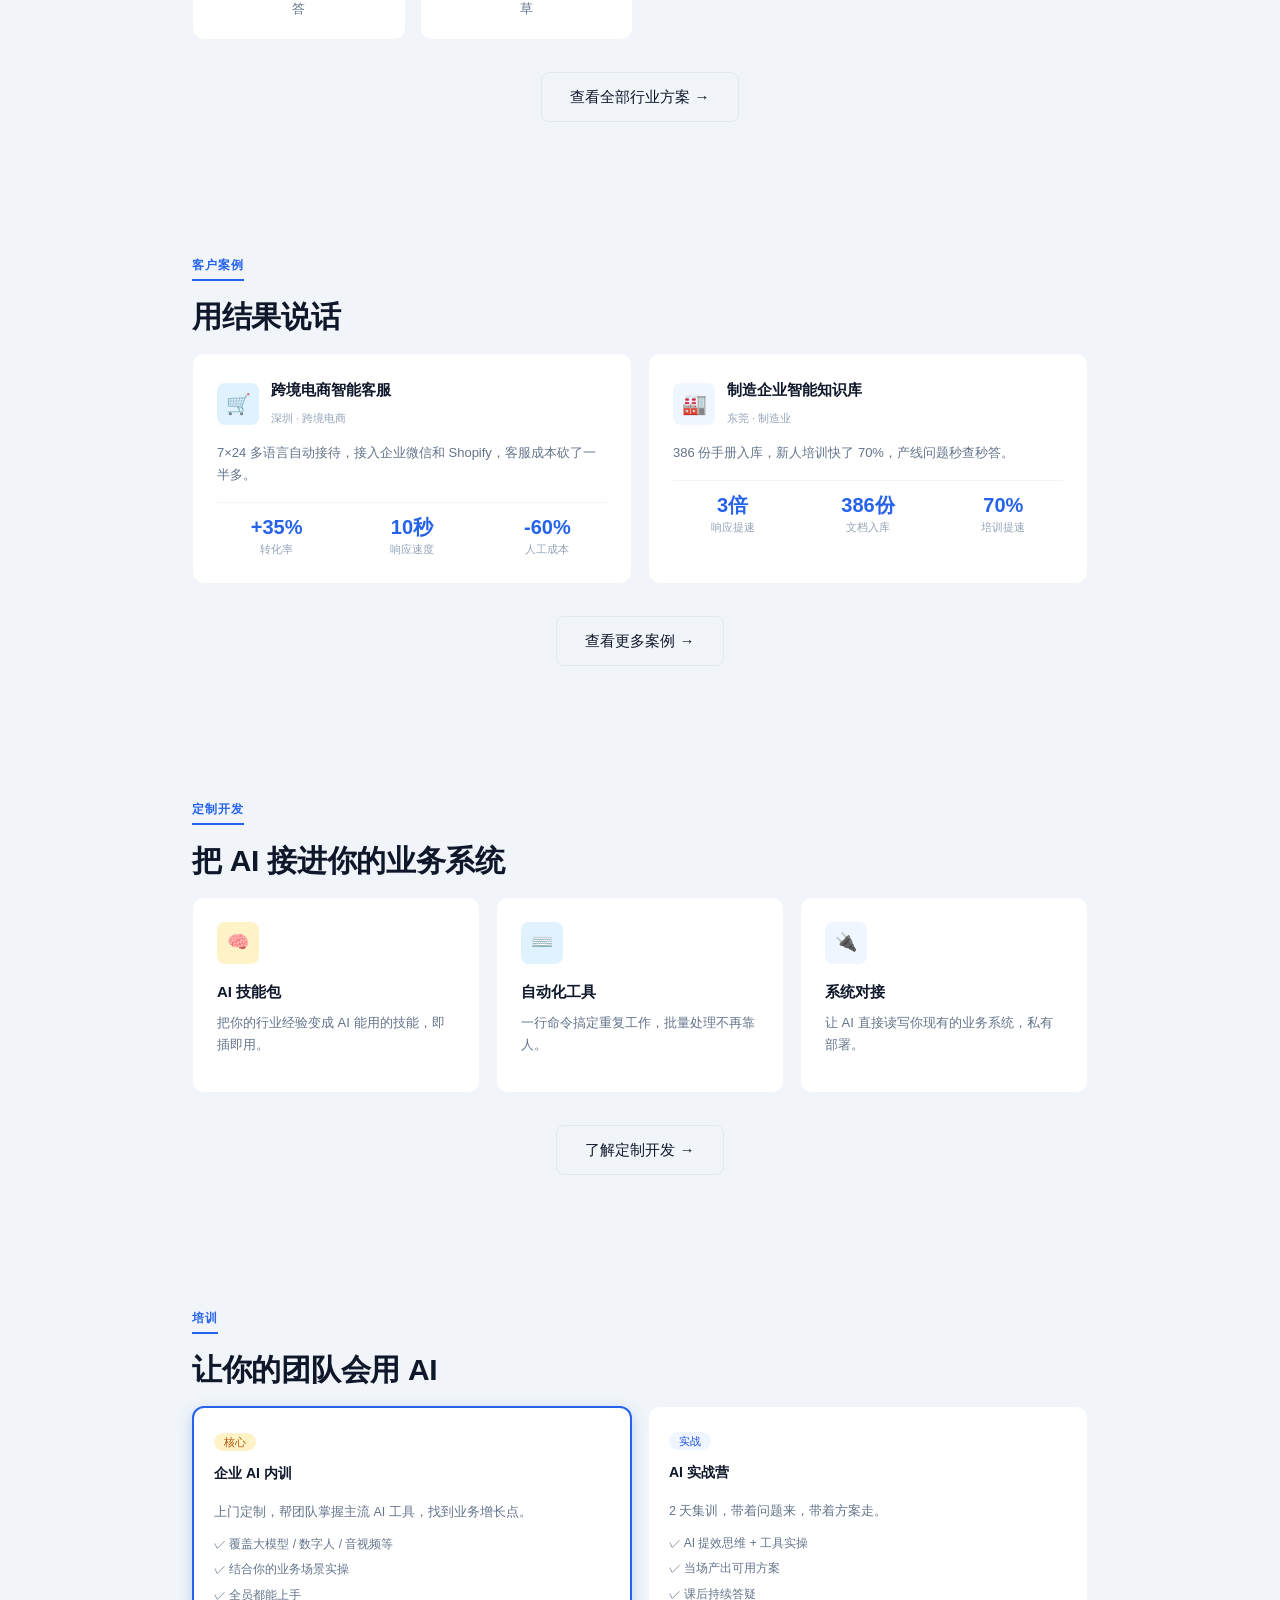
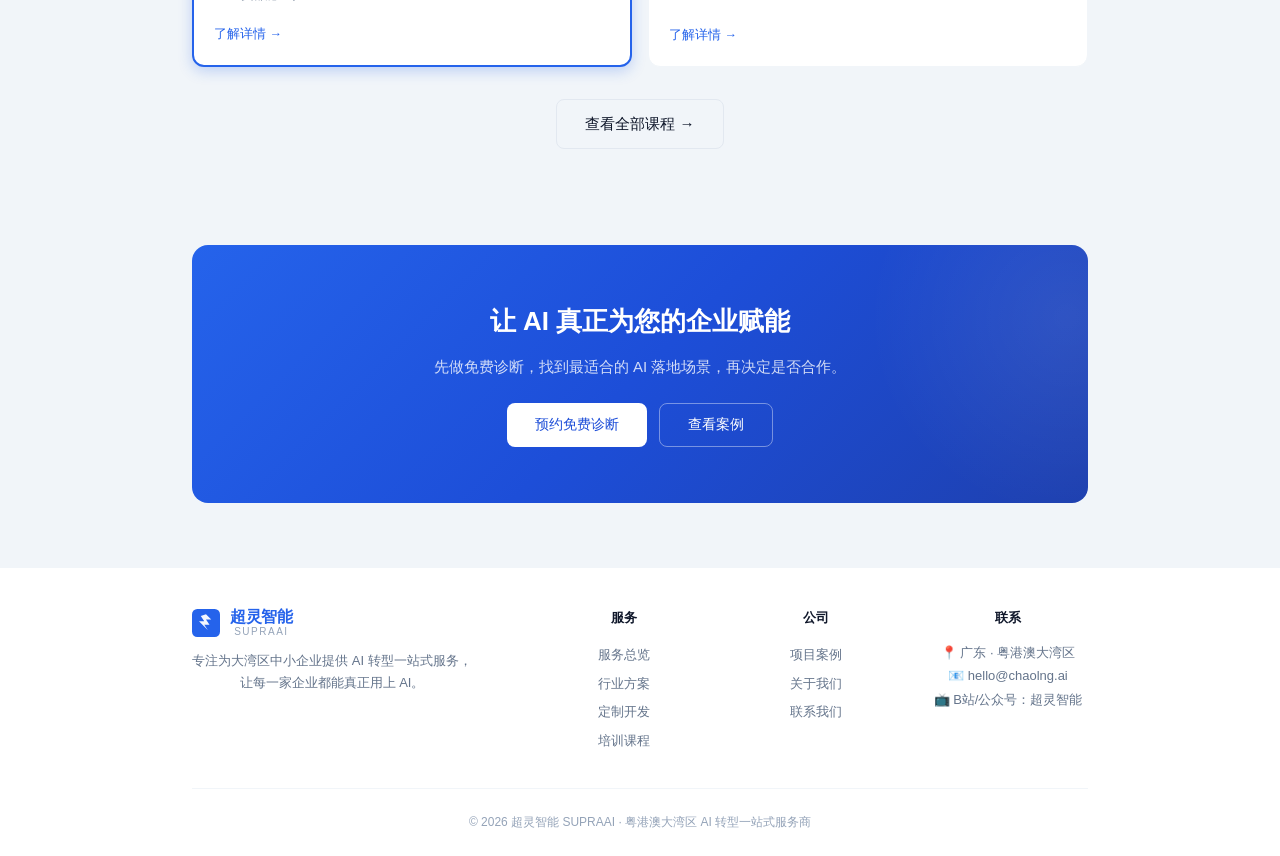
==== commit 3dce31c0: "refactor: 首页文案大幅精简，去AI味，说人话，砍掉冗余描述" ====
--- a/index.html
+++ b/index.html
@@ -30,57 +30,56 @@
 
     <!-- 左侧悬浮导航 -->
     <nav class="side-nav" id="sideNav">
-      <a href="#sec-services" class="side-nav-item" data-target="sec-services">服务模式</a>
-      <a href="#sec-industries" class="side-nav-item" data-target="sec-industries">服务行业</a>
-      <a href="#sec-cases" class="side-nav-item" data-target="sec-cases">项目案例</a>
+      <a href="#sec-services" class="side-nav-item" data-target="sec-services">怎么合作</a>
+      <a href="#sec-industries" class="side-nav-item" data-target="sec-industries">哪些行业</a>
+      <a href="#sec-cases" class="side-nav-item" data-target="sec-cases">客户案例</a>
       <a href="#sec-dev" class="side-nav-item" data-target="sec-dev">定制开发</a>
-      <a href="#sec-training" class="side-nav-item" data-target="sec-training">培训课程</a>
+      <a href="#sec-training" class="side-nav-item" data-target="sec-training">培训</a>
     </nav>
 
     <!-- Hero -->
     <header class="hero">
-      <div class="badge">大湾区 · AI 转型一站式服务商</div>
-      <h1>让每一家中小企业<br/>都能<em>真正用上 AI</em></h1>
-      <p>为大湾区中小企业提供 AI 赋能，帮企业用 AI 实现开源节流。</p>
+      <div class="badge">大湾区 · AI 落地服务商</div>
+      <h1>用 AI 帮你的企业<br/><em>省钱、赚钱、提效</em></h1>
+      <p>不讲概念，只做落地。免费上门诊断，找到最值得用 AI 的地方。</p>
       <div class="hero-btns">
-        <button class="btn-primary" onclick="location.href='pages/contact.html'">预约免费诊断</button>
-        <button class="btn-secondary" onclick="location.href='pages/services.html'">了解服务</button>
+        <button class="btn-primary" onclick="location.href='pages/contact.html'">免费诊断我的业务</button>
+        <button class="btn-secondary" onclick="location.href='pages/cases.html'">看看别人怎么做的</button>
       </div>
       <div class="stats">
-        <div class="stat-item"><div class="stat-num">1000</div><div class="stat-label">目标服务企业</div></div>
-        <div class="stat-item"><div class="stat-num">12+</div><div class="stat-label">覆盖行业</div></div>
-        <div class="stat-item"><div class="stat-num">100%</div><div class="stat-label">全栈交付</div></div>
+        <div class="stat-item"><div class="stat-num">12+</div><div class="stat-label">行业经验</div></div>
+        <div class="stat-item"><div class="stat-num">100%</div><div class="stat-label">落地交付</div></div>
+        <div class="stat-item"><div class="stat-num">0元</div><div class="stat-label">诊断费用</div></div>
       </div>
     </header>
 
     <!-- Services Summary -->
     <section class="section-anchor fade-in" id="sec-services">
-      <div class="section-label">服务模式</div>
-      <h2 class="section-title">从诊断到落地，全程陪跑</h2>
-      <p class="section-sub">每家企业情况不同，我们不套模板。先了解您的业务，再给最适合的方案。</p>
+      <div class="section-label">怎么合作</div>
+      <h2 class="section-title">四步落地，不满意不收费</h2>
       <div class="service-flow">
         <div class="service-flow-step">
           <div class="flow-num">01</div>
           <h3>免费诊断</h3>
-          <p>上门调研，找出最适合 AI 的业务场景</p>
+          <p>上门了解业务，找出最能省钱赚钱的场景</p>
           <span class="flow-tag">免费</span>
         </div>
         <div class="service-flow-step">
           <div class="flow-num">02</div>
-          <h3>定制方案</h3>
-          <p>专属方案 + 预算规划，认可再启动</p>
-          <span class="flow-tag">量身定制</span>
+          <h3>出方案报价</h3>
+          <p>方案 + 报价透明，认可再启动</p>
+          <span class="flow-tag">透明报价</span>
         </div>
         <div class="service-flow-step">
           <div class="flow-num">03</div>
-          <h3>项目交付</h3>
-          <p>开发、部署、培训，全栈一站交付</p>
-          <span class="flow-tag">全栈交付</span>
+          <h3>开发交付</h3>
+          <p>做好、部署好、教会你的团队用</p>
+          <span class="flow-tag">全程负责</span>
         </div>
         <div class="service-flow-step">
           <div class="flow-num">04</div>
           <h3>长期陪跑</h3>
-          <p>持续优化迭代，您的 AI 顾问随叫随到</p>
+          <p>有问题随时找我们，持续优化</p>
           <span class="flow-tag">按月顾问</span>
         </div>
       </div>
@@ -91,52 +90,50 @@
 
     <hr class="divider" />
 
-    <!-- Industries Summary (6 items) -->
+    <!-- Industries Summary -->
     <section class="section-anchor fade-in" id="sec-industries">
-      <div class="section-label">服务行业</div>
-      <h2 class="section-title">深入理解您的行业</h2>
-      <p class="section-sub">我们不做通用方案。每次合作前先深入了解您的业务，再给出最适合的 AI 落地建议。</p>
+      <div class="section-label">做过哪些行业</div>
+      <h2 class="section-title">12+ 行业，都有落地经验</h2>
       <div class="industry-grid">
-        <div class="industry-card"><div class="industry-icon">🛒</div><h4>电商 / 跨境</h4><p>选品、客服、翻译全链路 AI 化</p></div>
-        <div class="industry-card"><div class="industry-icon">🏭</div><h4>制造业</h4><p>知识库 + 质检 + 工艺问答</p></div>
-        <div class="industry-card"><div class="industry-icon">🏢</div><h4>企业服务</h4><p>合同、日报、流程全面 AI 化</p></div>
-        <div class="industry-card"><div class="industry-icon">📊</div><h4>会计 / 财税</h4><p>票据、报表、税务一键处理</p></div>
-        <div class="industry-card"><div class="industry-icon">🏥</div><h4>医疗健康</h4><p>病历检索 + 问答 + 报告生成</p></div>
-        <div class="industry-card"><div class="industry-icon">⚖️</div><h4>法律服务</h4><p>合同审查 + 法规检索 + 文书</p></div>
-      </div>
-      <div style="text-align:center;margin-top:2rem;">
-        <a href="pages/industries.html" class="btn-secondary" style="display:inline-block;">查看全部 12+ 行业方案 →</a>
-      </div>
-    </section>
-
-    <hr class="divider" />
-
-    <!-- Cases Summary (2 items) -->
+        <div class="industry-card"><div class="industry-icon">🛒</div><h4>电商 / 跨境</h4><p>智能客服、自动翻译、选品推荐</p></div>
+        <div class="industry-card"><div class="industry-icon">🏭</div><h4>制造业</h4><p>产线问答、质检辅助、知识沉淀</p></div>
+        <div class="industry-card"><div class="industry-icon">🏢</div><h4>企业服务</h4><p>合同处理、日报周报、流程自动化</p></div>
+        <div class="industry-card"><div class="industry-icon">📊</div><h4>会计 / 财税</h4><p>票据识别、报表生成、税务问答</p></div>
+        <div class="industry-card"><div class="industry-icon">🏥</div><h4>医疗健康</h4><p>病历检索、报告生成、患者问答</p></div>
+        <div class="industry-card"><div class="industry-icon">⚖️</div><h4>法律服务</h4><p>合同审查、法规检索、文书起草</p></div>
+      </div>
+      <div style="text-align:center;margin-top:2rem;">
+        <a href="pages/industries.html" class="btn-secondary" style="display:inline-block;">查看全部行业方案 →</a>
+      </div>
+    </section>
+
+    <hr class="divider" />
+
+    <!-- Cases Summary -->
     <section class="section-anchor fade-in" id="sec-cases">
-      <div class="section-label">项目案例</div>
-      <h2 class="section-title">真实落地，用结果说话</h2>
-      <p class="section-sub">每个项目都从业务诊断开始，找准方向再动手，确保投入有回报。</p>
+      <div class="section-label">客户案例</div>
+      <h2 class="section-title">用结果说话</h2>
       <div class="cases-grid">
         <div class="case-card">
           <div class="case-header">
             <div class="case-icon" style="background:var(--color-blue-bg);">🛒</div>
-            <div class="case-header-text"><h3>跨境电商智能客服</h3><span class="case-industry">跨境电商 · 深圳</span></div>
-          </div>
-          <p>多语言智能客服系统，接入企业微信与 Shopify，7×24 自动接待，转化率提升明显。</p>
+            <div class="case-header-text"><h3>跨境电商智能客服</h3><span class="case-industry">深圳 · 跨境电商</span></div>
+          </div>
+          <p>7×24 多语言自动接待，接入企业微信和 Shopify，客服成本砍了一半多。</p>
           <div class="case-metrics">
-            <div class="case-metric"><div class="metric-value">+35%</div><div class="metric-label">询单转化率</div></div>
-            <div class="case-metric"><div class="metric-value">10秒</div><div class="metric-label">平均响应</div></div>
-            <div class="case-metric"><div class="metric-value">60%</div><div class="metric-label">人工减少</div></div>
+            <div class="case-metric"><div class="metric-value">+35%</div><div class="metric-label">转化率</div></div>
+            <div class="case-metric"><div class="metric-value">10秒</div><div class="metric-label">响应速度</div></div>
+            <div class="case-metric"><div class="metric-value">-60%</div><div class="metric-label">人工成本</div></div>
           </div>
         </div>
         <div class="case-card">
           <div class="case-header">
             <div class="case-icon" style="background:var(--color-teal-bg);">🏭</div>
-            <div class="case-header-text"><h3>制造企业 RAG 知识库</h3><span class="case-industry">制造业 · 东莞</span></div>
-          </div>
-          <p>386 份产品手册、质检标准向量化，新员工培训时间大幅缩短，产线问题响应提速。</p>
+            <div class="case-header-text"><h3>制造企业智能知识库</h3><span class="case-industry">东莞 · 制造业</span></div>
+          </div>
+          <p>386 份手册入库，新人培训快了 70%，产线问题秒查秒答。</p>
           <div class="case-metrics">
-            <div class="case-metric"><div class="metric-value">3倍</div><div class="metric-label">产线问题响应</div></div>
+            <div class="case-metric"><div class="metric-value">3倍</div><div class="metric-label">响应提速</div></div>
             <div class="case-metric"><div class="metric-value">386份</div><div class="metric-label">文档入库</div></div>
             <div class="case-metric"><div class="metric-value">70%</div><div class="metric-label">培训提速</div></div>
           </div>
@@ -152,27 +149,26 @@
     <!-- MCP Dev Summary -->
     <section class="section-anchor fade-in" id="sec-dev">
       <div class="section-label">定制开发</div>
-      <h2 class="section-title">AI Skill · CLI 工具 · MCP Server</h2>
-      <p class="section-sub">不只是用 AI，我们帮企业把 AI 能力封装成可复用的技能包、命令行工具和数据连接器。</p>
+      <h2 class="section-title">把 AI 接进你的业务系统</h2>
       <div class="mcp-cards">
         <div class="mcp-card">
           <div class="mcp-card-icon" style="background:var(--color-amber-bg);">🧠</div>
-          <h4>AI Skill 定制</h4>
-          <p>把行业经验封装成 AI 可调用的技能包，即插即用。</p>
+          <h4>AI 技能包</h4>
+          <p>把你的行业经验变成 AI 能用的技能，即插即用。</p>
         </div>
         <div class="mcp-card">
           <div class="mcp-card-icon" style="background:var(--color-blue-bg);">⌨️</div>
-          <h4>CLI 工具开发</h4>
-          <p>一行命令完成重复性工作，批量处理、自动化运维。</p>
+          <h4>自动化工具</h4>
+          <p>一行命令搞定重复工作，批量处理不再靠人。</p>
         </div>
         <div class="mcp-card">
           <div class="mcp-card-icon">🔌</div>
-          <h4>MCP Server 定制</h4>
-          <p>让 AI 直接读写你的业务系统，私有化部署。</p>
-        </div>
-      </div>
-      <div style="text-align:center;margin-top:2rem;">
-        <a href="pages/mcp-dev.html" class="btn-secondary" style="display:inline-block;">了解定制开发服务 →</a>
+          <h4>系统对接</h4>
+          <p>让 AI 直接读写你现有的业务系统，私有部署。</p>
+        </div>
+      </div>
+      <div style="text-align:center;margin-top:2rem;">
+        <a href="pages/mcp-dev.html" class="btn-secondary" style="display:inline-block;">了解定制开发 →</a>
       </div>
     </section>
 
@@ -180,20 +176,19 @@
 
     <!-- Training Summary -->
     <section class="section-anchor fade-in" id="sec-training">
-      <div class="section-label">培训课程</div>
-      <h2 class="section-title">从小白到实战，系统学会用 AI</h2>
-      <p class="section-sub">不只讲原理，每堂课都有可以带走的工具和技巧。</p>
+      <div class="section-label">培训</div>
+      <h2 class="section-title">让你的团队会用 AI</h2>
       <div class="training-grid" style="grid-template-columns:repeat(2,1fr);">
         <div class="training-card featured">
           <div class="tc-head"><div><span class="tc-badge hot">核心</span><h3>企业 AI 内训</h3></div></div>
-          <p>上门量身定制，帮团队掌握所有主流 AI 工具，发现 AI 增长机会。</p>
-          <ul><li>✓ 大模型 / Agent / 音视频 / 数字人</li><li>✓ 业务团队 AI 增长实战</li><li>✓ 全员 AI 工具普及</li></ul>
+          <p>上门定制，帮团队掌握主流 AI 工具，找到业务增长点。</p>
+          <ul><li>✓ 覆盖大模型 / 数字人 / 音视频等</li><li>✓ 结合你的业务场景实操</li><li>✓ 全员都能上手</li></ul>
           <div class="tc-action"><a href="pages/training.html">了解详情 →</a></div>
         </div>
         <div class="training-card">
-          <div class="tc-head"><div><span class="tc-badge">实战</span><h3>AI 转型实战营</h3></div></div>
-          <p>2 天线下集训，带着问题来，带着方案走。掌握前沿 AI 工具实操能力。</p>
-          <ul><li>✓ AI 增长思维 + 提效实操</li><li>✓ Claude / MCP 深度使用</li><li>✓ 实战项目输出</li></ul>
+          <div class="tc-head"><div><span class="tc-badge">实战</span><h3>AI 实战营</h3></div></div>
+          <p>2 天集训，带着问题来，带着方案走。</p>
+          <ul><li>✓ AI 提效思维 + 工具实操</li><li>✓ 当场产出可用方案</li><li>✓ 课后持续答疑</li></ul>
           <div class="tc-action"><a href="pages/training.html">了解详情 →</a></div>
         </div>
       </div>
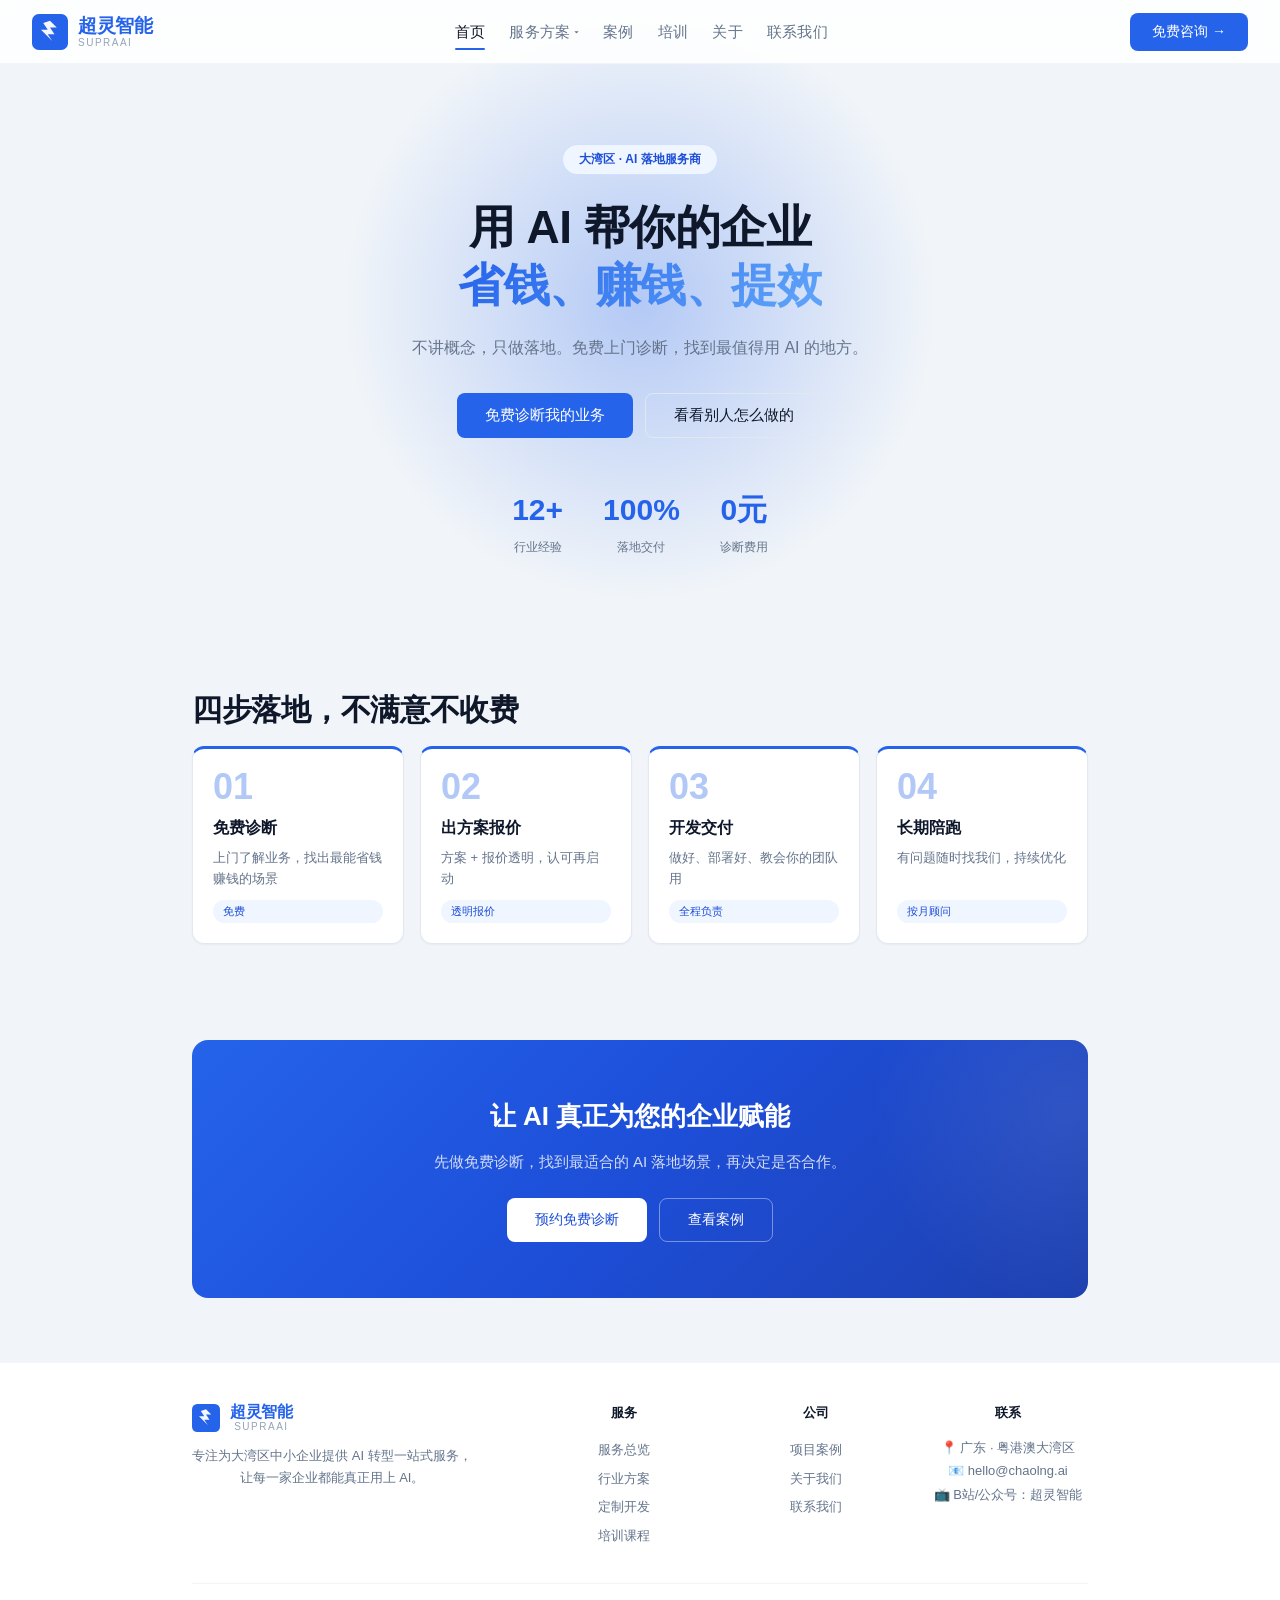
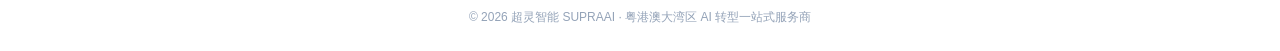
==== commit ff352b72: "refactor: 首页大幅精简，只保留Hero+合作流程+CTA，去掉重复区块和侧边导航" ====
--- a/index.html
+++ b/index.html
@@ -28,15 +28,6 @@
 
   <main class="main-content">
 
-    <!-- 左侧悬浮导航 -->
-    <nav class="side-nav" id="sideNav">
-      <a href="#sec-services" class="side-nav-item" data-target="sec-services">怎么合作</a>
-      <a href="#sec-industries" class="side-nav-item" data-target="sec-industries">哪些行业</a>
-      <a href="#sec-cases" class="side-nav-item" data-target="sec-cases">客户案例</a>
-      <a href="#sec-dev" class="side-nav-item" data-target="sec-dev">定制开发</a>
-      <a href="#sec-training" class="side-nav-item" data-target="sec-training">培训</a>
-    </nav>
-
     <!-- Hero -->
     <header class="hero">
       <div class="badge">大湾区 · AI 落地服务商</div>
@@ -53,9 +44,8 @@
       </div>
     </header>
 
-    <!-- Services Summary -->
+    <!-- 合作流程 -->
     <section class="section-anchor fade-in" id="sec-services">
-      <div class="section-label">怎么合作</div>
       <h2 class="section-title">四步落地，不满意不收费</h2>
       <div class="service-flow">
         <div class="service-flow-step">
@@ -83,118 +73,6 @@
           <span class="flow-tag">按月顾问</span>
         </div>
       </div>
-      <div style="text-align:center;margin-top:2rem;">
-        <a href="pages/services.html" class="btn-secondary" style="display:inline-block;">了解完整服务方案 →</a>
-      </div>
-    </section>
-
-    <hr class="divider" />
-
-    <!-- Industries Summary -->
-    <section class="section-anchor fade-in" id="sec-industries">
-      <div class="section-label">做过哪些行业</div>
-      <h2 class="section-title">12+ 行业，都有落地经验</h2>
-      <div class="industry-grid">
-        <div class="industry-card"><div class="industry-icon">🛒</div><h4>电商 / 跨境</h4><p>智能客服、自动翻译、选品推荐</p></div>
-        <div class="industry-card"><div class="industry-icon">🏭</div><h4>制造业</h4><p>产线问答、质检辅助、知识沉淀</p></div>
-        <div class="industry-card"><div class="industry-icon">🏢</div><h4>企业服务</h4><p>合同处理、日报周报、流程自动化</p></div>
-        <div class="industry-card"><div class="industry-icon">📊</div><h4>会计 / 财税</h4><p>票据识别、报表生成、税务问答</p></div>
-        <div class="industry-card"><div class="industry-icon">🏥</div><h4>医疗健康</h4><p>病历检索、报告生成、患者问答</p></div>
-        <div class="industry-card"><div class="industry-icon">⚖️</div><h4>法律服务</h4><p>合同审查、法规检索、文书起草</p></div>
-      </div>
-      <div style="text-align:center;margin-top:2rem;">
-        <a href="pages/industries.html" class="btn-secondary" style="display:inline-block;">查看全部行业方案 →</a>
-      </div>
-    </section>
-
-    <hr class="divider" />
-
-    <!-- Cases Summary -->
-    <section class="section-anchor fade-in" id="sec-cases">
-      <div class="section-label">客户案例</div>
-      <h2 class="section-title">用结果说话</h2>
-      <div class="cases-grid">
-        <div class="case-card">
-          <div class="case-header">
-            <div class="case-icon" style="background:var(--color-blue-bg);">🛒</div>
-            <div class="case-header-text"><h3>跨境电商智能客服</h3><span class="case-industry">深圳 · 跨境电商</span></div>
-          </div>
-          <p>7×24 多语言自动接待，接入企业微信和 Shopify，客服成本砍了一半多。</p>
-          <div class="case-metrics">
-            <div class="case-metric"><div class="metric-value">+35%</div><div class="metric-label">转化率</div></div>
-            <div class="case-metric"><div class="metric-value">10秒</div><div class="metric-label">响应速度</div></div>
-            <div class="case-metric"><div class="metric-value">-60%</div><div class="metric-label">人工成本</div></div>
-          </div>
-        </div>
-        <div class="case-card">
-          <div class="case-header">
-            <div class="case-icon" style="background:var(--color-teal-bg);">🏭</div>
-            <div class="case-header-text"><h3>制造企业智能知识库</h3><span class="case-industry">东莞 · 制造业</span></div>
-          </div>
-          <p>386 份手册入库，新人培训快了 70%，产线问题秒查秒答。</p>
-          <div class="case-metrics">
-            <div class="case-metric"><div class="metric-value">3倍</div><div class="metric-label">响应提速</div></div>
-            <div class="case-metric"><div class="metric-value">386份</div><div class="metric-label">文档入库</div></div>
-            <div class="case-metric"><div class="metric-value">70%</div><div class="metric-label">培训提速</div></div>
-          </div>
-        </div>
-      </div>
-      <div style="text-align:center;margin-top:2rem;">
-        <a href="pages/cases.html" class="btn-secondary" style="display:inline-block;">查看更多案例 →</a>
-      </div>
-    </section>
-
-    <hr class="divider" />
-
-    <!-- MCP Dev Summary -->
-    <section class="section-anchor fade-in" id="sec-dev">
-      <div class="section-label">定制开发</div>
-      <h2 class="section-title">把 AI 接进你的业务系统</h2>
-      <div class="mcp-cards">
-        <div class="mcp-card">
-          <div class="mcp-card-icon" style="background:var(--color-amber-bg);">🧠</div>
-          <h4>AI 技能包</h4>
-          <p>把你的行业经验变成 AI 能用的技能，即插即用。</p>
-        </div>
-        <div class="mcp-card">
-          <div class="mcp-card-icon" style="background:var(--color-blue-bg);">⌨️</div>
-          <h4>自动化工具</h4>
-          <p>一行命令搞定重复工作，批量处理不再靠人。</p>
-        </div>
-        <div class="mcp-card">
-          <div class="mcp-card-icon">🔌</div>
-          <h4>系统对接</h4>
-          <p>让 AI 直接读写你现有的业务系统，私有部署。</p>
-        </div>
-      </div>
-      <div style="text-align:center;margin-top:2rem;">
-        <a href="pages/mcp-dev.html" class="btn-secondary" style="display:inline-block;">了解定制开发 →</a>
-      </div>
-    </section>
-
-    <hr class="divider" />
-
-    <!-- Training Summary -->
-    <section class="section-anchor fade-in" id="sec-training">
-      <div class="section-label">培训</div>
-      <h2 class="section-title">让你的团队会用 AI</h2>
-      <div class="training-grid" style="grid-template-columns:repeat(2,1fr);">
-        <div class="training-card featured">
-          <div class="tc-head"><div><span class="tc-badge hot">核心</span><h3>企业 AI 内训</h3></div></div>
-          <p>上门定制，帮团队掌握主流 AI 工具，找到业务增长点。</p>
-          <ul><li>✓ 覆盖大模型 / 数字人 / 音视频等</li><li>✓ 结合你的业务场景实操</li><li>✓ 全员都能上手</li></ul>
-          <div class="tc-action"><a href="pages/training.html">了解详情 →</a></div>
-        </div>
-        <div class="training-card">
-          <div class="tc-head"><div><span class="tc-badge">实战</span><h3>AI 实战营</h3></div></div>
-          <p>2 天集训，带着问题来，带着方案走。</p>
-          <ul><li>✓ AI 提效思维 + 工具实操</li><li>✓ 当场产出可用方案</li><li>✓ 课后持续答疑</li></ul>
-          <div class="tc-action"><a href="pages/training.html">了解详情 →</a></div>
-        </div>
-      </div>
-      <div style="text-align:center;margin-top:2rem;">
-        <a href="pages/training.html" class="btn-secondary" style="display:inline-block;">查看全部课程 →</a>
-      </div>
     </section>
 
     <!-- CTA -->
--- a/css/style.css
+++ b/css/style.css
@@ -159,7 +159,8 @@
 .mcp-card:hover { transform: translateY(-3px); box-shadow: var(--shadow-lg); border-color: var(--brand-primary); }
 .mcp-card-icon { width: 42px; height: 42px; border-radius: var(--border-radius-md); display: flex; align-items: center; justify-content: center; margin-bottom: 1rem; font-size: 18px; background: var(--color-teal-bg); }
 .mcp-card h4 { font-size: 15px; font-weight: 600; margin-bottom: 8px; }
-.mcp-card p { font-size: 13px; color: var(--color-text-secondary); line-height: 1.7; margin-bottom: 12px; }
+.mcp-card p { font-size: 13px; color: var(--color-text-secondary); line-height: 1.7; max-height: 0; overflow: hidden; opacity: 0; margin: 0; transition: all 0.3s ease; }
+.mcp-card:hover p { max-height: 60px; opacity: 1; margin-top: 8px; }
 .mcp-card ul { padding: 0; }
 .mcp-card li { font-size: 12px; color: var(--color-text-secondary); padding: 3px 0; display: flex; align-items: center; gap: 6px; }
 
@@ -513,6 +514,16 @@
   font-size: 12.5px;
   color: var(--color-text-secondary);
   line-height: 1.6;
+  max-height: 0;
+  overflow: hidden;
+  opacity: 0;
+  margin: 0;
+  transition: all 0.3s ease;
+}
+.industry-card:hover p {
+  max-height: 60px;
+  opacity: 1;
+  margin-top: 6px;
 }
 
 /* === About Content === */
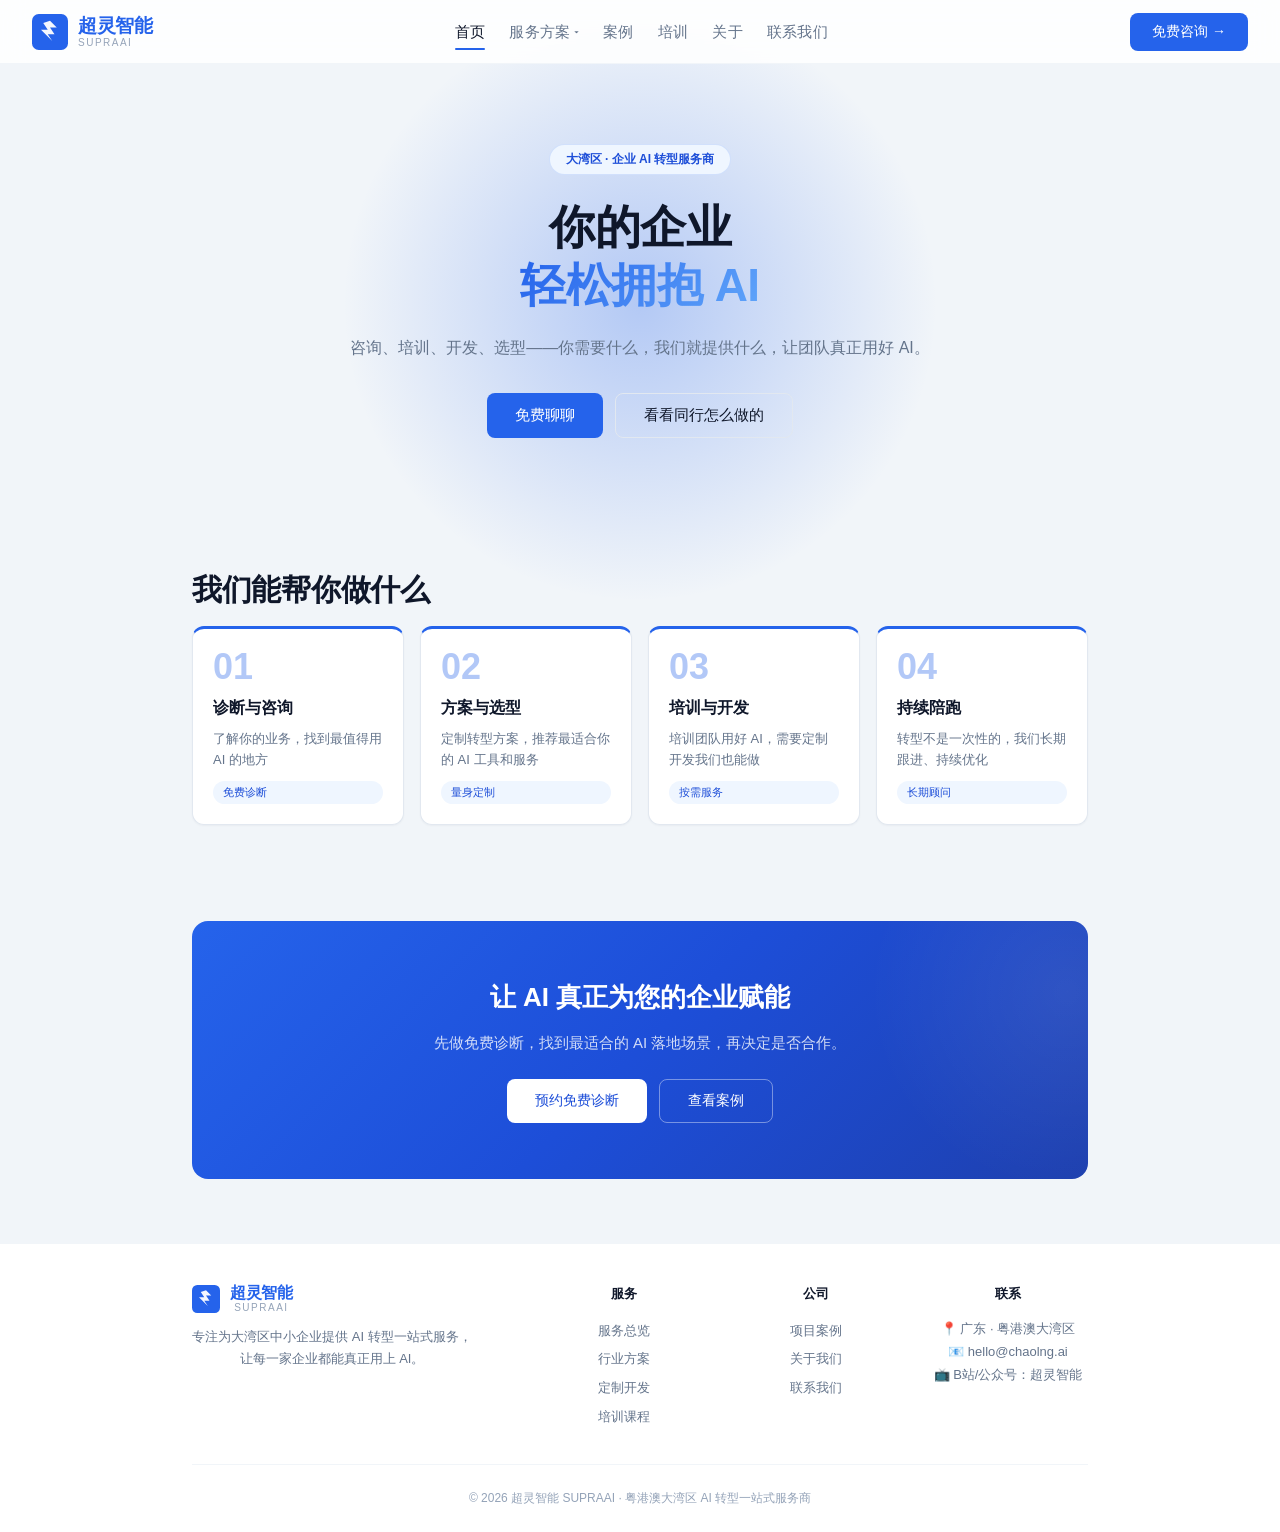
==== commit 6b76ecdf: "refactor: 首页重新定位为企业AI转型服务商，优化Hero文案和合作流程" ====
--- a/index.html
+++ b/index.html
@@ -30,47 +30,42 @@
 
     <!-- Hero -->
     <header class="hero">
-      <div class="badge">大湾区 · AI 落地服务商</div>
-      <h1>用 AI 帮你的企业<br/><em>省钱、赚钱、提效</em></h1>
-      <p>不讲概念，只做落地。免费上门诊断，找到最值得用 AI 的地方。</p>
+      <div class="badge">大湾区 · 企业 AI 转型服务商</div>
+      <h1>你的企业<br/><em>轻松拥抱 AI</em></h1>
+      <p>咨询、培训、开发、选型——你需要什么，我们就提供什么，让团队真正用好 AI。</p>
       <div class="hero-btns">
-        <button class="btn-primary" onclick="location.href='pages/contact.html'">免费诊断我的业务</button>
-        <button class="btn-secondary" onclick="location.href='pages/cases.html'">看看别人怎么做的</button>
-      </div>
-      <div class="stats">
-        <div class="stat-item"><div class="stat-num">12+</div><div class="stat-label">行业经验</div></div>
-        <div class="stat-item"><div class="stat-num">100%</div><div class="stat-label">落地交付</div></div>
-        <div class="stat-item"><div class="stat-num">0元</div><div class="stat-label">诊断费用</div></div>
+        <button class="btn-primary" onclick="location.href='pages/contact.html'">免费聊聊</button>
+        <button class="btn-secondary" onclick="location.href='pages/cases.html'">看看同行怎么做的</button>
       </div>
     </header>
 
     <!-- 合作流程 -->
     <section class="section-anchor fade-in" id="sec-services">
-      <h2 class="section-title">四步落地，不满意不收费</h2>
+      <h2 class="section-title">我们能帮你做什么</h2>
       <div class="service-flow">
         <div class="service-flow-step">
           <div class="flow-num">01</div>
-          <h3>免费诊断</h3>
-          <p>上门了解业务，找出最能省钱赚钱的场景</p>
-          <span class="flow-tag">免费</span>
+          <h3>诊断与咨询</h3>
+          <p>了解你的业务，找到最值得用 AI 的地方</p>
+          <span class="flow-tag">免费诊断</span>
         </div>
         <div class="service-flow-step">
           <div class="flow-num">02</div>
-          <h3>出方案报价</h3>
-          <p>方案 + 报价透明，认可再启动</p>
-          <span class="flow-tag">透明报价</span>
+          <h3>方案与选型</h3>
+          <p>定制转型方案，推荐最适合你的 AI 工具和服务</p>
+          <span class="flow-tag">量身定制</span>
         </div>
         <div class="service-flow-step">
           <div class="flow-num">03</div>
-          <h3>开发交付</h3>
-          <p>做好、部署好、教会你的团队用</p>
-          <span class="flow-tag">全程负责</span>
+          <h3>培训与开发</h3>
+          <p>培训团队用好 AI，需要定制开发我们也能做</p>
+          <span class="flow-tag">按需服务</span>
         </div>
         <div class="service-flow-step">
           <div class="flow-num">04</div>
-          <h3>长期陪跑</h3>
-          <p>有问题随时找我们，持续优化</p>
-          <span class="flow-tag">按月顾问</span>
+          <h3>持续陪跑</h3>
+          <p>转型不是一次性的，我们长期跟进、持续优化</p>
+          <span class="flow-tag">长期顾问</span>
         </div>
       </div>
     </section>
